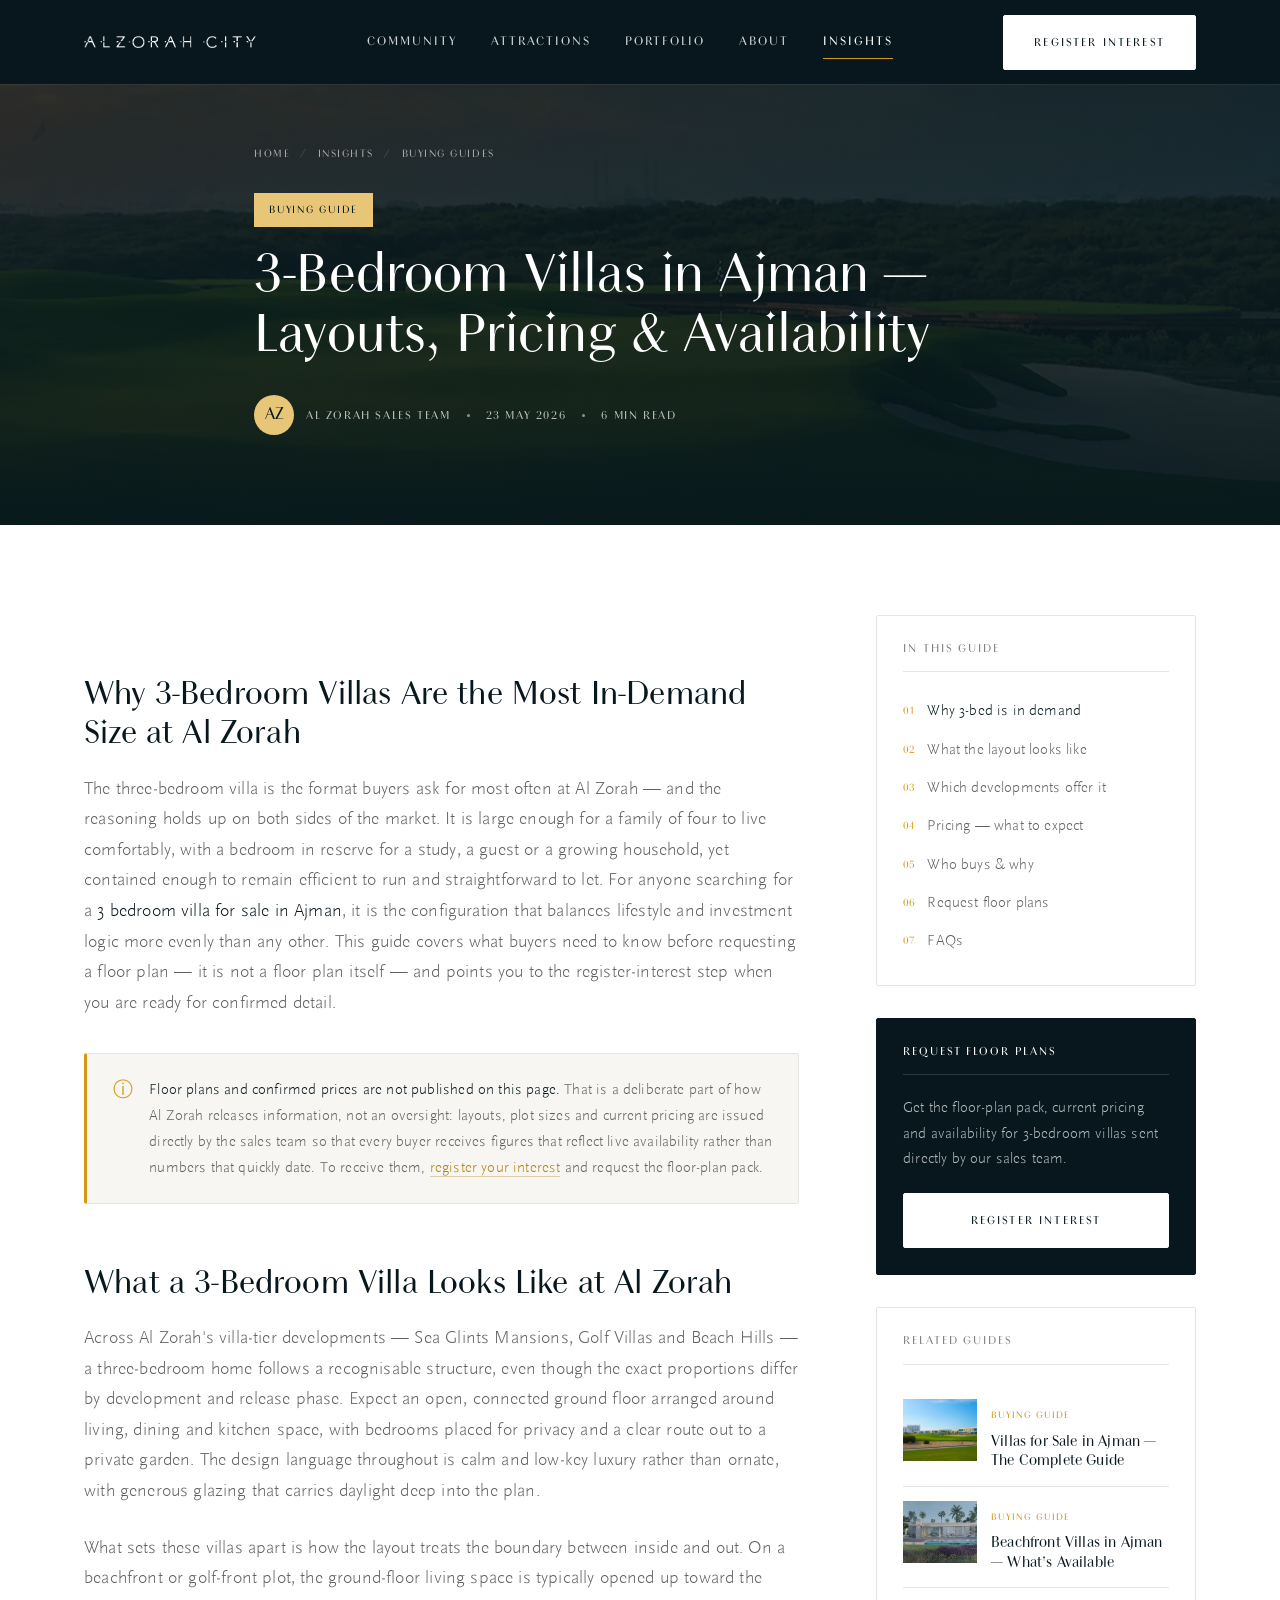
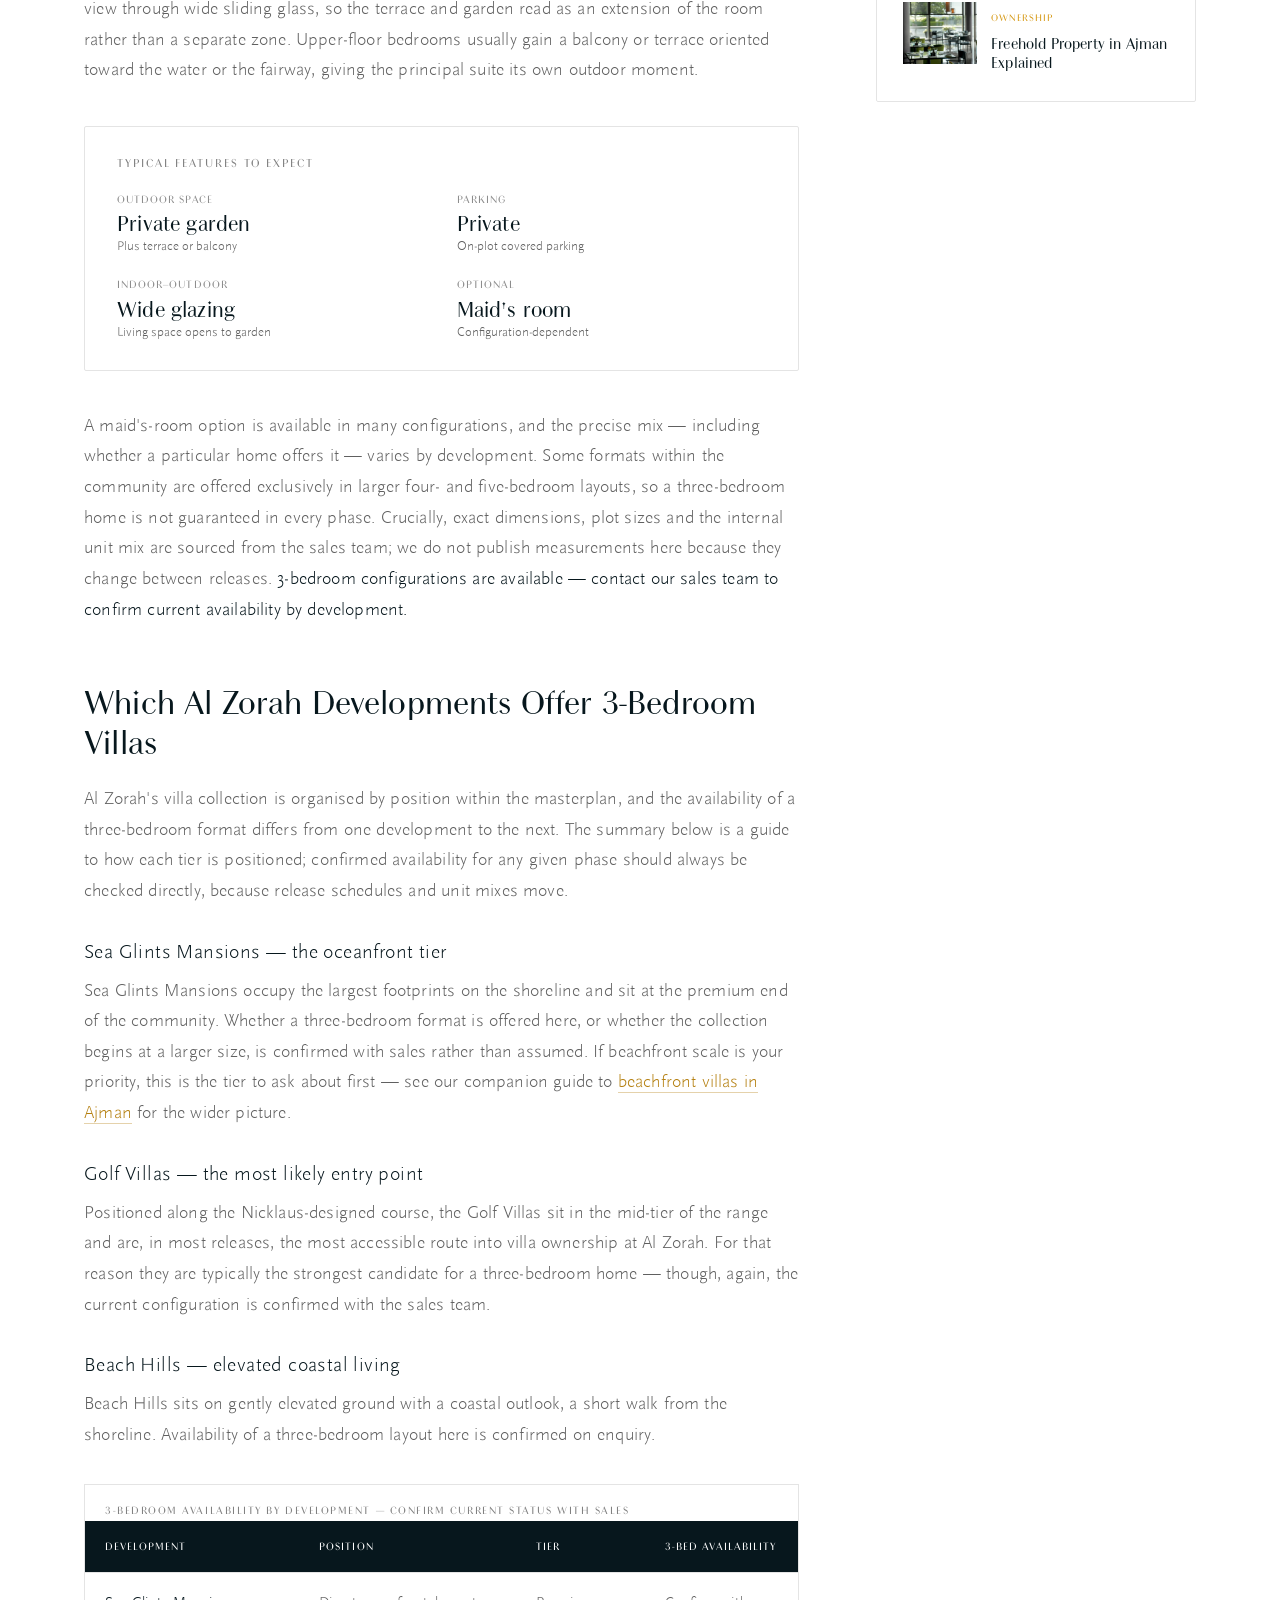
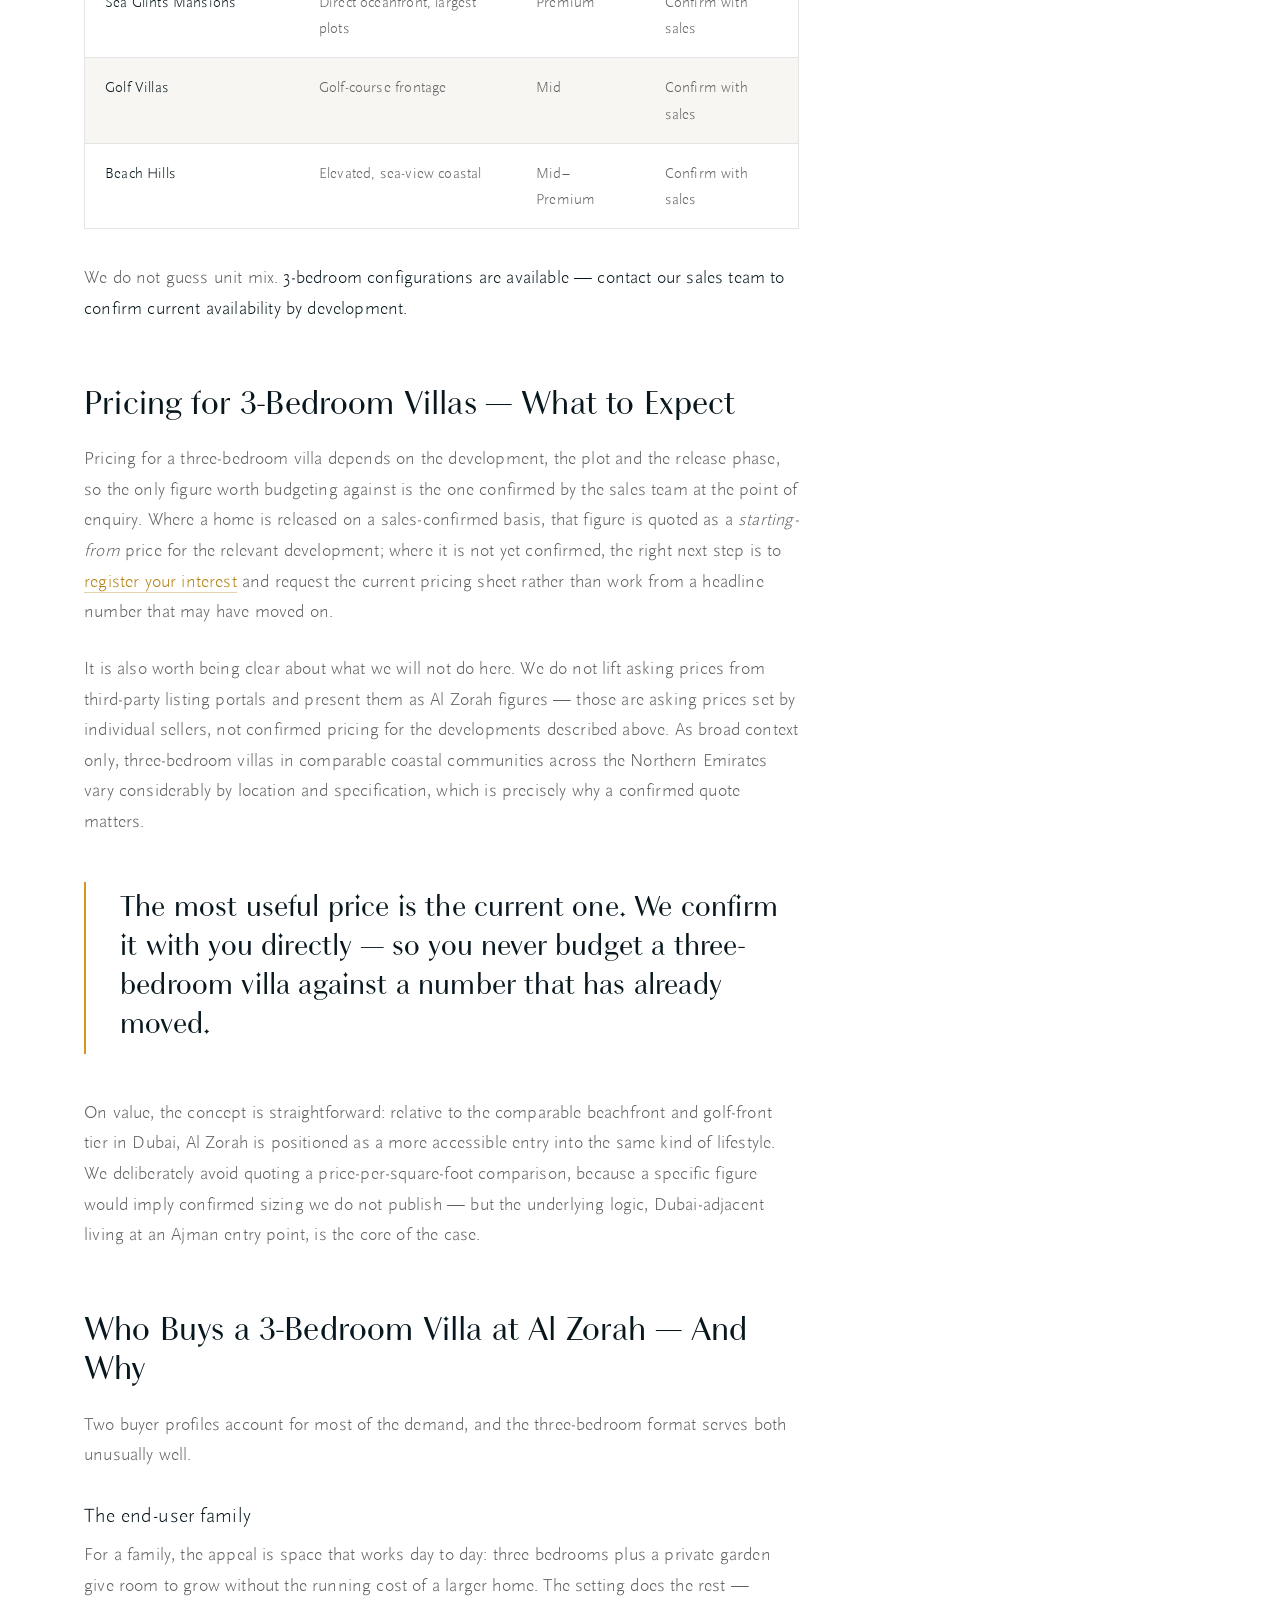
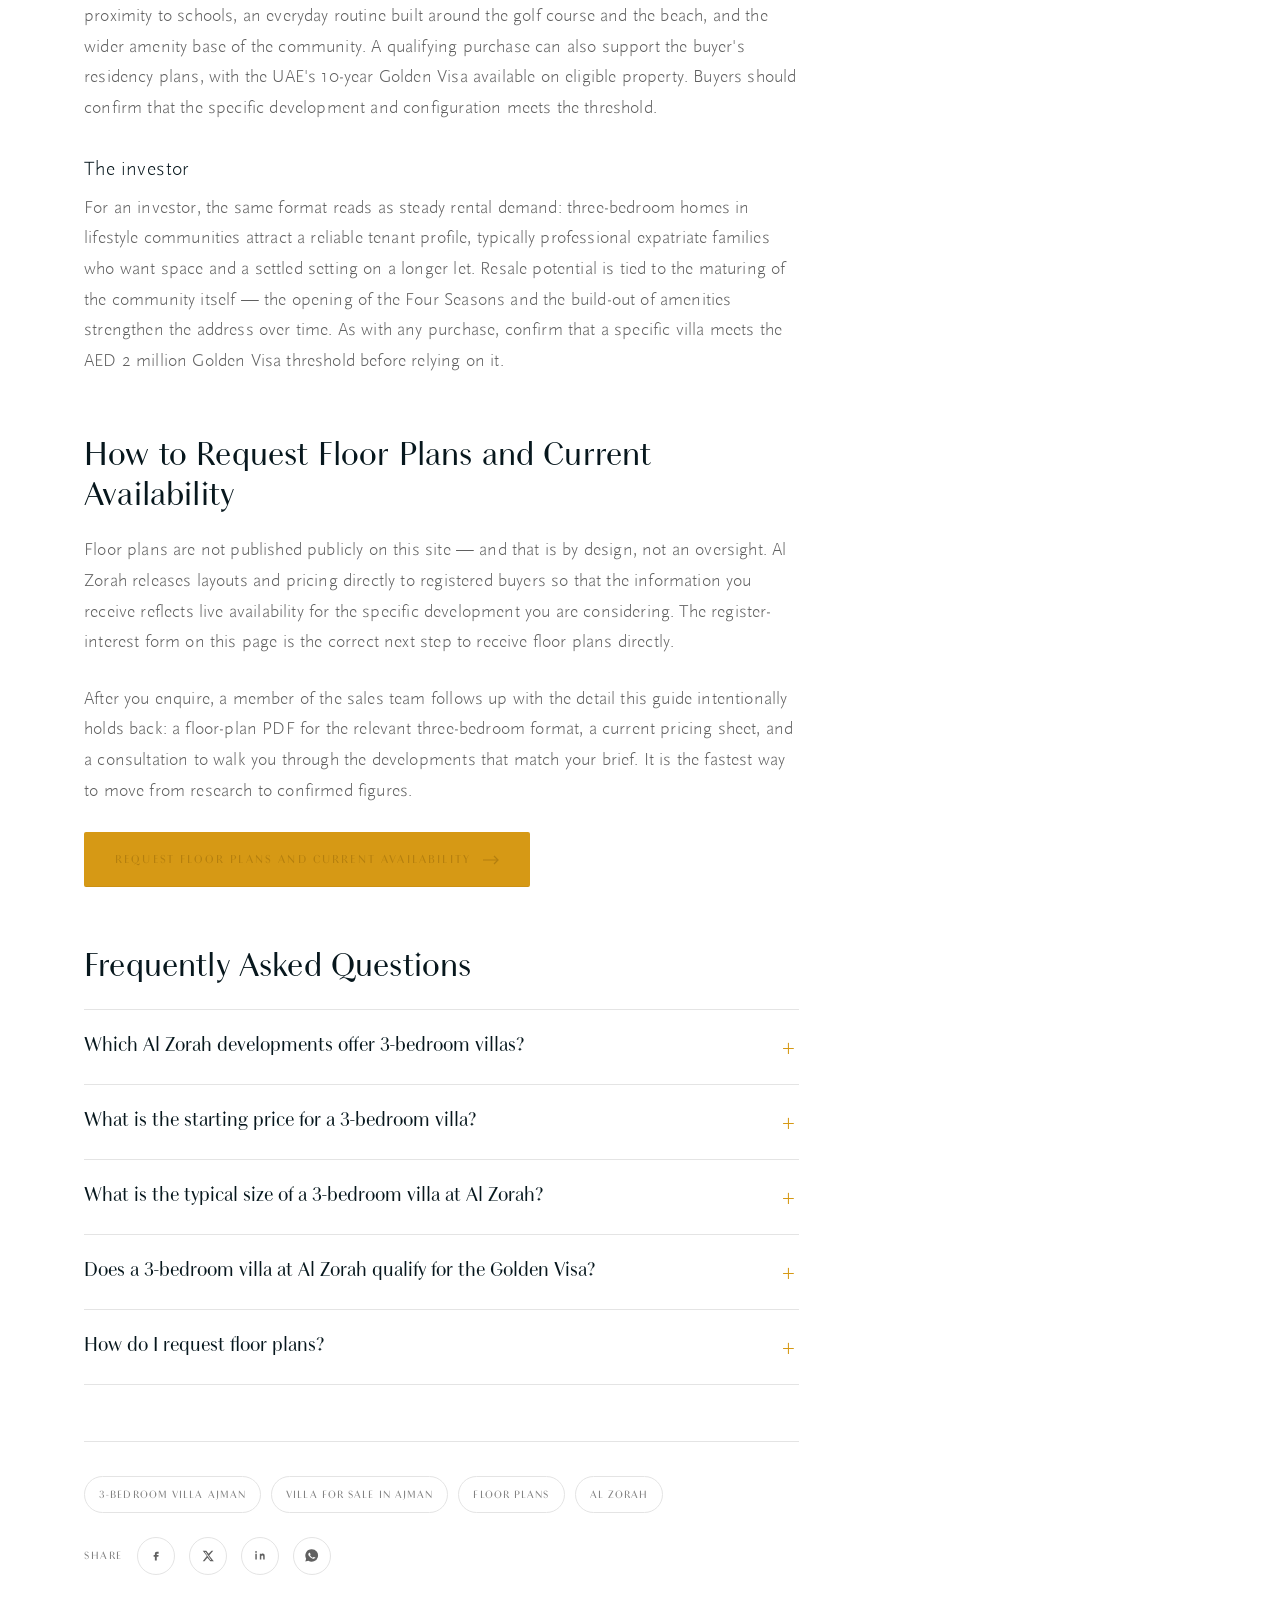
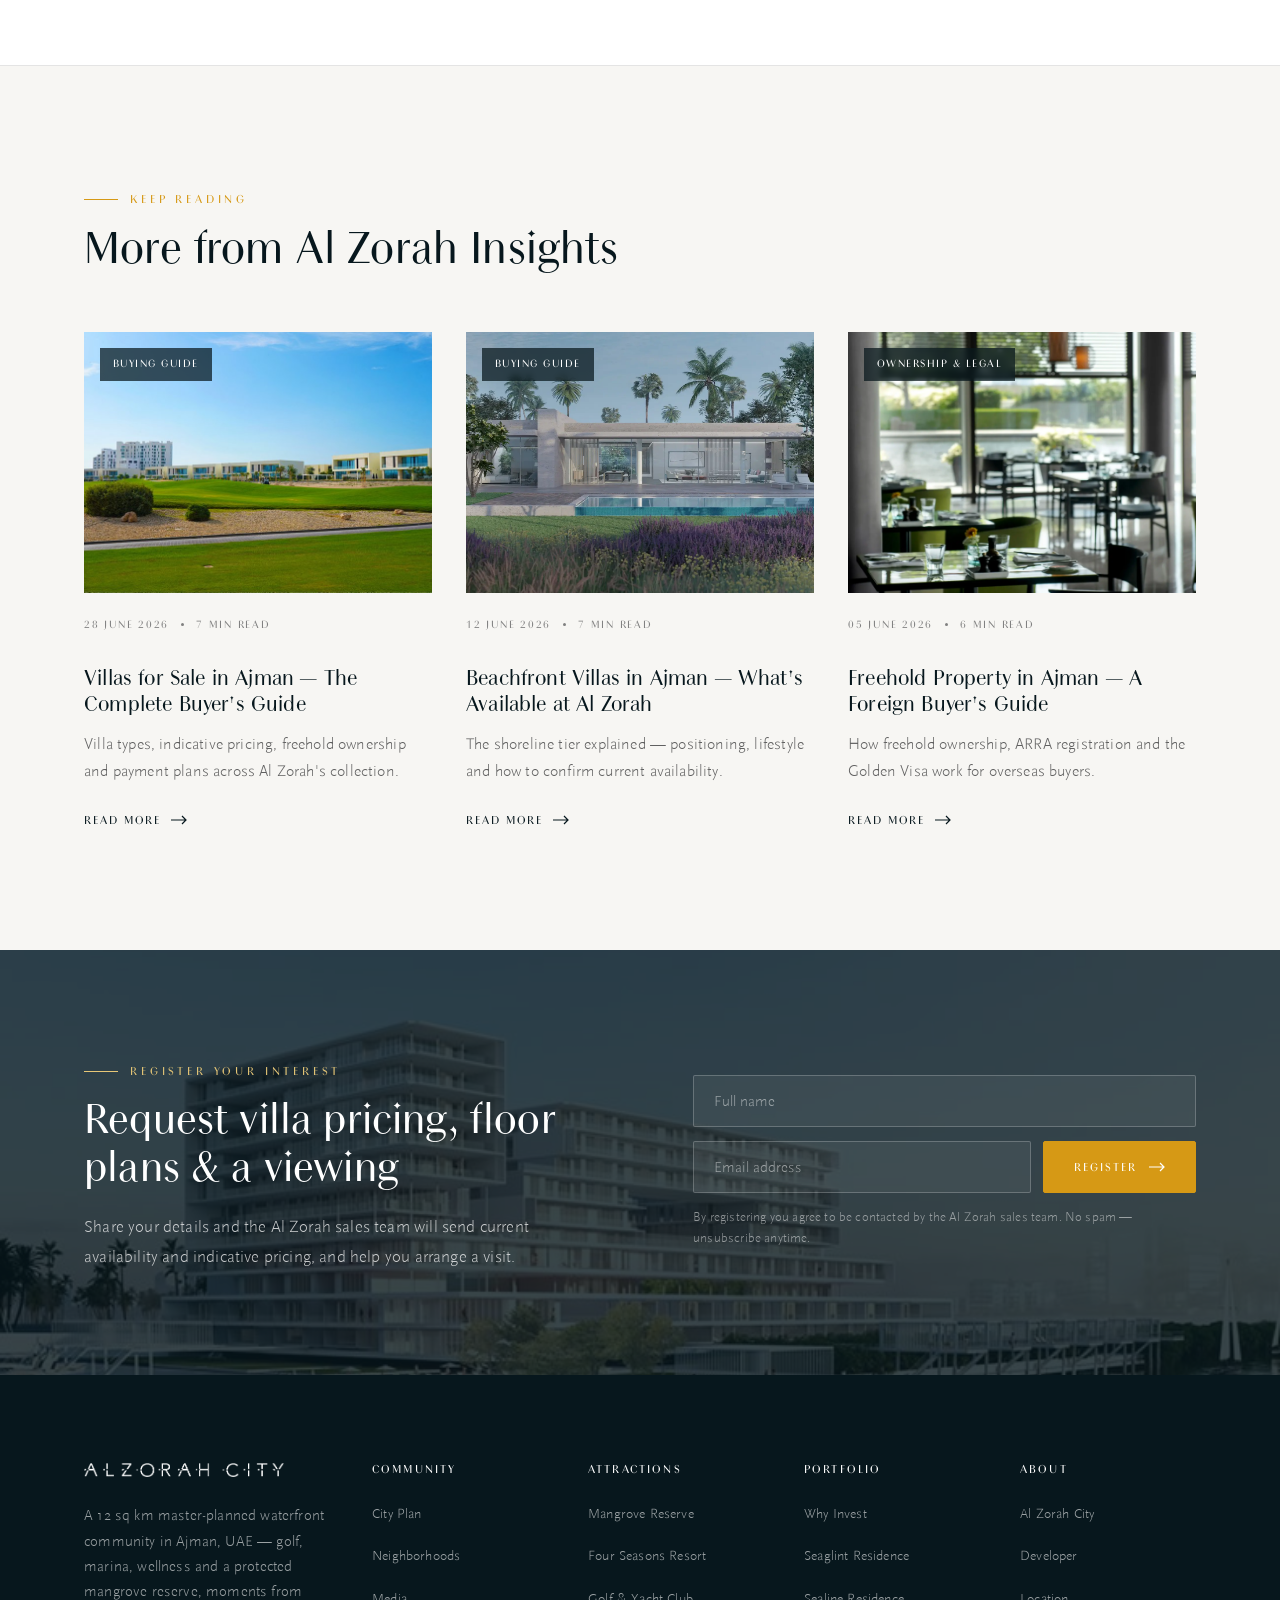
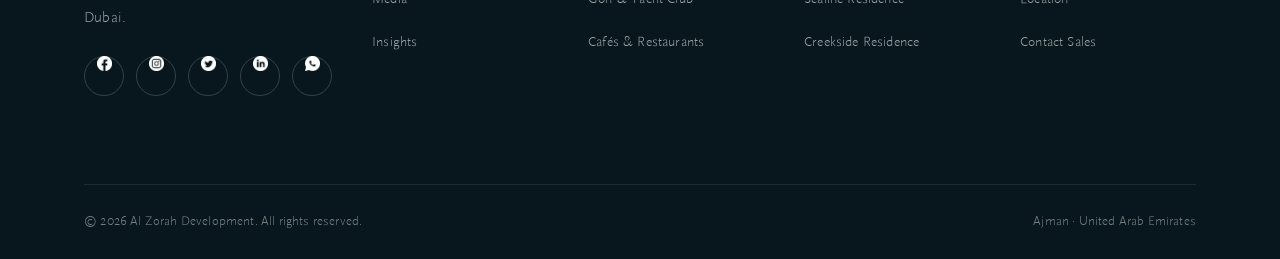
==== blog-3-bedroom-villas.html @ 74f7f05b "Add Al Zorah blog: listing page + 9 article pages Static, framework-free blog matched to the alzorah" ====
<!DOCTYPE html>
<html lang="en">
<head>
<meta charset="UTF-8">
<meta name="viewport" content="width=device-width, initial-scale=1.0">
<title>3-Bedroom Villas in Ajman — Layouts, Pricing &amp; Availability | Al Zorah</title>
<meta name="description" content="A practical guide to 3-bedroom villas in Ajman at Al Zorah: what the layout typically includes, which developments offer them, what to expect on pricing, and how to request floor plans.">
<link rel="preconnect" href="https://alzorahcity.com">
<link rel="icon" href="assets/img/logo-2.png">
<link rel="stylesheet" href="assets/css/blog.css">
<script>document.documentElement.classList.add("js")</script>
</head>
<body>

<!-- ============================ HEADER ============================ -->
<header class="site-header always-solid">
  <div class="wrap header-inner">
    <a class="brand" href="https://alzorahcity.com" aria-label="Al Zorah City">
      <img src="assets/img/logo.png" alt="Al Zorah">
    </a>
    <nav class="main-nav" aria-label="Primary">
      <a href="https://alzorahcity.com/community">Community</a>
      <a href="https://alzorahcity.com/golf-club">Attractions</a>
      <a href="https://alzorahcity.com/invest">Portfolio</a>
      <a href="https://alzorahcity.com/about-us">About</a>
      <a href="blog.html" aria-current="page">Insights</a>
    </nav>
    <div class="header-cta">
      <a href="#register" class="btn btn--on-dark">Register Interest</a>
      <button class="nav-toggle" aria-label="Menu" aria-expanded="false"><span></span><span></span><span></span></button>
    </div>
  </div>
</header>

<!-- ============================ ARTICLE HERO ============================ -->
<section class="article-hero">
  <img class="article-hero__bg" src="assets/img/golf-villas.webp" alt="Three-bedroom golf-front villas at Al Zorah, Ajman">
  <div class="wrap">
    <nav class="breadcrumb" aria-label="Breadcrumb">
      <a href="https://alzorahcity.com">Home</a><span class="sep">/</span>
      <a href="blog.html">Insights</a><span class="sep">/</span>
      <a href="blog.html">Buying Guides</a>
    </nav>
    <span class="tag-pill">Buying Guide</span>
    <h1>3-Bedroom Villas in Ajman — Layouts, Pricing &amp; Availability</h1>
    <div class="article-meta">
      <div class="author-chip">
        <span class="avatar">AZ</span>
        <span>Al Zorah Sales Team</span>
      </div>
      <span class="dot"></span>
      <span>23 May 2026</span>
      <span class="dot"></span>
      <span>6 min read</span>
    </div>
  </div>
</section>

<!-- ============================ ARTICLE BODY ============================ -->
<div class="wrap">
  <div class="article-layout">

    <!-- MAIN -->
    <article class="prose">

      <!-- Intro -->
      <section id="threebed-intro">
        <h2>Why 3-Bedroom Villas Are the Most In-Demand Size at Al Zorah</h2>
        <p>The three-bedroom villa is the format buyers ask for most often at Al Zorah — and the reasoning holds up on both sides of the market. It is large enough for a family of four to live comfortably, with a bedroom in reserve for a study, a guest or a growing household, yet contained enough to remain efficient to run and straightforward to let. For anyone searching for a <strong>3 bedroom villa for sale in Ajman</strong>, it is the configuration that balances lifestyle and investment logic more evenly than any other. This guide covers what buyers need to know before requesting a floor plan — it is not a floor plan itself — and points you to the register-interest step when you are ready for confirmed detail.</p>

        <div class="note">
          <span class="note__icon">&#9432;</span>
          <p><strong>Floor plans and confirmed prices are not published on this page.</strong> That is a deliberate part of how Al Zorah releases information, not an oversight: layouts, plot sizes and current pricing are issued directly by the sales team so that every buyer receives figures that reflect live availability rather than numbers that quickly date. To receive them, <a href="#register">register your interest</a> and request the floor-plan pack.</p>
        </div>
      </section>

      <!-- What it looks like -->
      <section>
        <h2 id="what-it-looks-like">What a 3-Bedroom Villa Looks Like at Al Zorah</h2>
        <p>Across Al Zorah's villa-tier developments — Sea Glints Mansions, Golf Villas and Beach Hills — a three-bedroom home follows a recognisable structure, even though the exact proportions differ by development and release phase. Expect an open, connected ground floor arranged around living, dining and kitchen space, with bedrooms placed for privacy and a clear route out to a private garden. The design language throughout is calm and low-key luxury rather than ornate, with generous glazing that carries daylight deep into the plan.</p>

        <p>What sets these villas apart is how the layout treats the boundary between inside and out. On a beachfront or golf-front plot, the ground-floor living space is typically opened up toward the view through wide sliding glass, so the terrace and garden read as an extension of the room rather than a separate zone. Upper-floor bedrooms usually gain a balcony or terrace oriented toward the water or the fairway, giving the principal suite its own outdoor moment.</p>

        <div class="keyfacts">
          <h4>Typical features to expect</h4>
          <dl>
            <div><dt>Outdoor space</dt><dd>Private garden<small>Plus terrace or balcony</small></dd></div>
            <div><dt>Parking</dt><dd>Private<small>On-plot covered parking</small></dd></div>
            <div><dt>Indoor–outdoor</dt><dd>Wide glazing<small>Living space opens to garden</small></dd></div>
            <div><dt>Optional</dt><dd>Maid's room<small>Configuration-dependent</small></dd></div>
          </dl>
        </div>

        <p>A maid's-room option is available in many configurations, and the precise mix — including whether a particular home offers it — varies by development. Some formats within the community are offered exclusively in larger four- and five-bedroom layouts, so a three-bedroom home is not guaranteed in every phase. Crucially, exact dimensions, plot sizes and the internal unit mix are sourced from the sales team; we do not publish measurements here because they change between releases. <strong>3-bedroom configurations are available — contact our sales team to confirm current availability by development.</strong></p>
      </section>

      <!-- Which developments -->
      <section>
        <h2 id="which-developments">Which Al Zorah Developments Offer 3-Bedroom Villas</h2>
        <p>Al Zorah's villa collection is organised by position within the masterplan, and the availability of a three-bedroom format differs from one development to the next. The summary below is a guide to how each tier is positioned; confirmed availability for any given phase should always be checked directly, because release schedules and unit mixes move.</p>

        <h3>Sea Glints Mansions — the oceanfront tier</h3>
        <p>Sea Glints Mansions occupy the largest footprints on the shoreline and sit at the premium end of the community. Whether a three-bedroom format is offered here, or whether the collection begins at a larger size, is confirmed with sales rather than assumed. If beachfront scale is your priority, this is the tier to ask about first — see our companion guide to <a href="blog-beachfront-villas.html">beachfront villas in Ajman</a> for the wider picture.</p>

        <h3>Golf Villas — the most likely entry point</h3>
        <p>Positioned along the Nicklaus-designed course, the Golf Villas sit in the mid-tier of the range and are, in most releases, the most accessible route into villa ownership at Al Zorah. For that reason they are typically the strongest candidate for a three-bedroom home — though, again, the current configuration is confirmed with the sales team.</p>

        <h3>Beach Hills — elevated coastal living</h3>
        <p>Beach Hills sits on gently elevated ground with a coastal outlook, a short walk from the shoreline. Availability of a three-bedroom layout here is confirmed on enquiry.</p>

        <div class="table-wrap">
          <table class="compare-table">
            <caption>3-bedroom availability by development — confirm current status with sales</caption>
            <thead>
              <tr><th>Development</th><th>Position</th><th>Tier</th><th>3-bed availability</th></tr>
            </thead>
            <tbody>
              <tr><th>Sea Glints Mansions</th><td>Direct oceanfront, largest plots</td><td>Premium</td><td>Confirm with sales</td></tr>
              <tr><th>Golf Villas</th><td>Golf-course frontage</td><td>Mid</td><td>Confirm with sales</td></tr>
              <tr><th>Beach Hills</th><td>Elevated, sea-view coastal</td><td>Mid–Premium</td><td>Confirm with sales</td></tr>
            </tbody>
          </table>
        </div>
        <p>We do not guess unit mix. <strong>3-bedroom configurations are available — contact our sales team to confirm current availability by development.</strong></p>
      </section>

      <!-- Pricing -->
      <section>
        <h2 id="pricing">Pricing for 3-Bedroom Villas — What to Expect</h2>
        <p>Pricing for a three-bedroom villa depends on the development, the plot and the release phase, so the only figure worth budgeting against is the one confirmed by the sales team at the point of enquiry. Where a home is released on a sales-confirmed basis, that figure is quoted as a <em>starting-from</em> price for the relevant development; where it is not yet confirmed, the right next step is to <a href="#register">register your interest</a> and request the current pricing sheet rather than work from a headline number that may have moved on.</p>

        <p>It is also worth being clear about what we will not do here. We do not lift asking prices from third-party listing portals and present them as Al Zorah figures — those are asking prices set by individual sellers, not confirmed pricing for the developments described above. As broad context only, three-bedroom villas in comparable coastal communities across the Northern Emirates vary considerably by location and specification, which is precisely why a confirmed quote matters.</p>

        <blockquote class="pullquote">The most useful price is the current one. We confirm it with you directly — so you never budget a three-bedroom villa against a number that has already moved.</blockquote>

        <p>On value, the concept is straightforward: relative to the comparable beachfront and golf-front tier in Dubai, Al Zorah is positioned as a more accessible entry into the same kind of lifestyle. We deliberately avoid quoting a price-per-square-foot comparison, because a specific figure would imply confirmed sizing we do not publish — but the underlying logic, Dubai-adjacent living at an Ajman entry point, is the core of the case.</p>
      </section>

      <!-- Who buys -->
      <section>
        <h2 id="who-buys">Who Buys a 3-Bedroom Villa at Al Zorah — And Why</h2>
        <p>Two buyer profiles account for most of the demand, and the three-bedroom format serves both unusually well.</p>

        <h3>The end-user family</h3>
        <p>For a family, the appeal is space that works day to day: three bedrooms plus a private garden give room to grow without the running cost of a larger home. The setting does the rest — proximity to schools, an everyday routine built around the golf course and the beach, and the wider amenity base of the community. A qualifying purchase can also support the buyer's residency plans, with the UAE's 10-year Golden Visa available on eligible property. Buyers should confirm that the specific development and configuration meets the threshold.</p>

        <h3>The investor</h3>
        <p>For an investor, the same format reads as steady rental demand: three-bedroom homes in lifestyle communities attract a reliable tenant profile, typically professional expatriate families who want space and a settled setting on a longer let. Resale potential is tied to the maturing of the community itself — the opening of the Four Seasons and the build-out of amenities strengthen the address over time. As with any purchase, confirm that a specific villa meets the AED 2 million Golden Visa threshold before relying on it.</p>
      </section>

      <!-- Request floor plans -->
      <section>
        <h2 id="request-floor-plans">How to Request Floor Plans and Current Availability</h2>
        <p>Floor plans are not published publicly on this site — and that is by design, not an oversight. Al Zorah releases layouts and pricing directly to registered buyers so that the information you receive reflects live availability for the specific development you are considering. The register-interest form on this page is the correct next step to receive floor plans directly.</p>
        <p>After you enquire, a member of the sales team follows up with the detail this guide intentionally holds back: a floor-plan PDF for the relevant three-bedroom format, a current pricing sheet, and a consultation to walk you through the developments that match your brief. It is the fastest way to move from research to confirmed figures.</p>
        <p><a class="btn btn--gold" href="#register">Request floor plans and current availability
          <svg class="arrow" width="16" height="10" viewBox="0 0 16 10" fill="none"><path d="M11 1l4 4-4 4M15 5H0" stroke="currentColor" stroke-width="1.2"/></svg>
        </a></p>
      </section>

      <!-- FAQ -->
      <section>
        <h2 id="faq">Frequently Asked Questions</h2>
        <div class="faq">
          <div class="faq-item">
            <button aria-expanded="false">Which Al Zorah developments offer 3-bedroom villas?</button>
            <div class="faq-answer"><p>Three-bedroom configurations are found across the villa-tier developments — Sea Glints Mansions, Golf Villas and Beach Hills — with the Golf Villas typically the most likely entry point. Availability changes by release phase, so contact our sales team to confirm current availability by development.</p></div>
          </div>
          <div class="faq-item">
            <button aria-expanded="false">What is the starting price for a 3-bedroom villa?</button>
            <div class="faq-answer"><p>Pricing is released on a starting-from basis and confirmed by the sales team per development and phase. We don't publish a headline number here because it dates quickly and would not reflect live availability. Register your interest above to receive the current pricing sheet.</p></div>
          </div>
          <div class="faq-item">
            <button aria-expanded="false">What is the typical size of a 3-bedroom villa at Al Zorah?</button>
            <div class="faq-answer"><p>Exact dimensions, plot sizes and internal areas vary by development and release, and are sourced directly from the sales team rather than published on this page. Request the floor-plan pack and we'll confirm the measurements for the relevant format.</p></div>
          </div>
          <div class="faq-item">
            <button aria-expanded="false">Does a 3-bedroom villa at Al Zorah qualify for the Golden Visa?</button>
            <div class="faq-answer"><p>A qualifying property purchase at or above AED 2 million makes the buyer eligible for the UAE's 10-year Golden Visa. Whether a specific three-bedroom villa reaches that threshold depends on the development and configuration, so confirm the details with the sales team before relying on it.</p></div>
          </div>
          <div class="faq-item">
            <button aria-expanded="false">How do I request floor plans?</button>
            <div class="faq-answer"><p>Use the register-interest form on this page. Floor plans are shared directly with registered buyers, and after you enquire the sales team will send a floor-plan PDF, a current pricing sheet and a consultation for the developments that match your brief.</p></div>
          </div>
        </div>
      </section>

      <!-- Article foot -->
      <div class="article-foot">
        <div class="tag-list">
          <a href="#">3-Bedroom Villa Ajman</a>
          <a href="#">Villa for Sale in Ajman</a>
          <a href="#">Floor Plans</a>
          <a href="#">Al Zorah</a>
        </div>
        <div class="share">
          <span>Share</span>
          <a href="#" aria-label="Share on Facebook"><svg width="15" height="15" viewBox="0 0 24 24" fill="currentColor"><path d="M14 9h3V6h-3c-1.7 0-3 1.3-3 3v2H9v3h2v6h3v-6h2.5l.5-3H14V9.5c0-.3.2-.5.5-.5H14z"/></svg></a>
          <a href="#" aria-label="Share on X"><svg width="14" height="14" viewBox="0 0 24 24" fill="currentColor"><path d="M18 3h3l-7 8 8 10h-6l-5-6-5 6H3l7-9L3 3h6l4 5 5-5zm-2 16h1.5L8 5H6.5L16 19z"/></svg></a>
          <a href="#" aria-label="Share on LinkedIn"><svg width="14" height="14" viewBox="0 0 24 24" fill="currentColor"><path d="M6.5 8v10H4V8h2.5zM5.2 3.5a1.5 1.5 0 110 3 1.5 1.5 0 010-3zM20 18h-2.5v-5c0-1.3-.5-2-1.6-2-.9 0-1.4.6-1.6 1.2-.1.2-.1.5-.1.8V18H11.7V8H14v1.4c.4-.6 1.1-1.5 2.7-1.5 2 0 3.3 1.3 3.3 4V18z"/></svg></a>
          <a href="#" aria-label="Share on WhatsApp"><svg width="15" height="15" viewBox="0 0 24 24" fill="currentColor"><path d="M12 2a10 10 0 00-8.6 15l-1.3 4.6 4.8-1.3A10 10 0 1012 2zm5.3 14c-.2.6-1.2 1.2-1.7 1.2-.5.1-1 .2-3.2-.7-2.7-1.1-4.4-3.9-4.5-4-.1-.2-1-1.4-1-2.6s.6-1.8.9-2.1c.2-.2.5-.3.7-.3h.5c.2 0 .4 0 .6.5l.8 2c.1.2.1.3 0 .5l-.4.6c-.2.2-.3.4-.1.7.2.3.8 1.3 1.7 2.1 1.2 1 2.1 1.3 2.4 1.5.2.1.4.1.6-.1l.7-.9c.2-.2.4-.2.6-.1l1.9.9c.2.1.4.2.4.3.1.2.1.6-.1 1.1z"/></svg></a>
        </div>
      </div>

    </article>

    <!-- SIDEBAR -->
    <aside class="sidebar">
      <div class="widget toc">
        <h4>In This Guide</h4>
        <ol>
          <li><a href="#threebed-intro">Why 3-bed is in demand</a></li>
          <li><a href="#what-it-looks-like">What the layout looks like</a></li>
          <li><a href="#which-developments">Which developments offer it</a></li>
          <li><a href="#pricing">Pricing — what to expect</a></li>
          <li><a href="#who-buys">Who buys &amp; why</a></li>
          <li><a href="#request-floor-plans">Request floor plans</a></li>
          <li><a href="#faq">FAQs</a></li>
        </ol>
      </div>

      <div class="widget widget--cta">
        <h4>Request Floor Plans</h4>
        <p>Get the floor-plan pack, current pricing and availability for 3-bedroom villas sent directly by our sales team.</p>
        <a class="btn btn--on-dark btn--wide" href="#register">Register Interest</a>
      </div>

      <div class="widget">
        <h4>Related Guides</h4>
        <div class="mini-post">
          <img src="assets/img/villas.jpg" alt="">
          <div>
            <span class="mp-tag">Buying Guide</span>
            <h5><a href="blog-villas.html">Villas for Sale in Ajman — The Complete Guide</a></h5>
          </div>
        </div>
        <div class="mini-post">
          <img src="assets/img/beachfront.webp" alt="">
          <div>
            <span class="mp-tag">Buying Guide</span>
            <h5><a href="blog-beachfront-villas.html">Beachfront Villas in Ajman — What's Available</a></h5>
          </div>
        </div>
        <div class="mini-post">
          <img src="assets/img/freehold.webp" alt="">
          <div>
            <span class="mp-tag">Ownership</span>
            <h5><a href="blog-freehold.html">Freehold Property in Ajman Explained</a></h5>
          </div>
        </div>
      </div>
    </aside>

  </div>
</div>

<!-- ============================ RELATED ============================ -->
<section class="section section--soft related">
  <div class="wrap">
    <div class="section-head" data-reveal>
      <span class="eyebrow">Keep Reading</span>
      <h2>More from Al Zorah Insights</h2>
    </div>
    <div class="card-grid">
      <article class="card" data-reveal>
        <a class="card__media" href="blog-villas.html"><span class="card__tag">Buying Guide</span>
          <img src="assets/img/villas.jpg" alt="Villas at Al Zorah"></a>
        <div class="post-meta"><span>28 June 2026</span><span class="dot"></span><span>7 min read</span></div>
        <h3><a href="blog-villas.html">Villas for Sale in Ajman — The Complete Buyer's Guide</a></h3>
        <p>Villa types, indicative pricing, freehold ownership and payment plans across Al Zorah's collection.</p>
        <div class="card__foot"><a class="textlink" href="blog-villas.html">Read more
          <svg class="arrow" width="16" height="10" viewBox="0 0 16 10" fill="none"><path d="M11 1l4 4-4 4M15 5H0" stroke="currentColor" stroke-width="1.2"/></svg></a></div>
      </article>
      <article class="card" data-reveal>
        <a class="card__media" href="blog-beachfront-villas.html"><span class="card__tag">Buying Guide</span>
          <img src="assets/img/beachfront.webp" alt="Beachfront villas at Al Zorah"></a>
        <div class="post-meta"><span>12 June 2026</span><span class="dot"></span><span>7 min read</span></div>
        <h3><a href="blog-beachfront-villas.html">Beachfront Villas in Ajman — What's Available at Al Zorah</a></h3>
        <p>The shoreline tier explained — positioning, lifestyle and how to confirm current availability.</p>
        <div class="card__foot"><a class="textlink" href="blog-beachfront-villas.html">Read more
          <svg class="arrow" width="16" height="10" viewBox="0 0 16 10" fill="none"><path d="M11 1l4 4-4 4M15 5H0" stroke="currentColor" stroke-width="1.2"/></svg></a></div>
      </article>
      <article class="card" data-reveal>
        <a class="card__media" href="blog-freehold.html"><span class="card__tag">Ownership &amp; Legal</span>
          <img src="assets/img/freehold.webp" alt="Freehold property in Ajman"></a>
        <div class="post-meta"><span>05 June 2026</span><span class="dot"></span><span>6 min read</span></div>
        <h3><a href="blog-freehold.html">Freehold Property in Ajman — A Foreign Buyer's Guide</a></h3>
        <p>How freehold ownership, ARRA registration and the Golden Visa work for overseas buyers.</p>
        <div class="card__foot"><a class="textlink" href="blog-freehold.html">Read more
          <svg class="arrow" width="16" height="10" viewBox="0 0 16 10" fill="none"><path d="M11 1l4 4-4 4M15 5H0" stroke="currentColor" stroke-width="1.2"/></svg></a></div>
      </article>
    </div>
  </div>
</section>

<!-- ============================ CTA BAND ============================ -->
<section class="cta-band" id="register">
  <img class="cta-band__bg" src="assets/img/gateway.jpg" alt="">
  <div class="wrap">
    <div data-reveal>
      <span class="eyebrow">Register Your Interest</span>
      <h2>Request villa pricing, floor plans &amp; a viewing</h2>
      <p>Share your details and the Al Zorah sales team will send current availability and indicative pricing, and help you arrange a visit.</p>
    </div>
    <form class="signup" data-reveal onsubmit="return false;" aria-label="Register interest">
      <div class="field-row">
        <input type="text" name="name" placeholder="Full name" aria-label="Full name" required>
      </div>
      <div class="field-row">
        <input type="email" name="email" placeholder="Email address" aria-label="Email address" required>
        <button type="submit" class="btn btn--gold">Register
          <svg class="arrow" width="16" height="10" viewBox="0 0 16 10" fill="none"><path d="M11 1l4 4-4 4M15 5H0" stroke="currentColor" stroke-width="1.2"/></svg>
        </button>
      </div>
      <small>By registering you agree to be contacted by the Al Zorah sales team. No spam — unsubscribe anytime.</small>
    </form>
  </div>
</section>

<!-- ============================ FOOTER ============================ -->
<footer class="site-footer">
  <div class="wrap">
    <div class="footer-top">
      <div class="footer-brand">
        <img src="assets/img/logo.png" alt="Al Zorah">
        <p>A 12 sq km master-planned waterfront community in Ajman, UAE — golf, marina, wellness and a protected mangrove reserve, moments from Dubai.</p>
        <div class="footer-social">
          <a href="https://www.facebook.com/AlZorah" aria-label="Facebook"><img src="assets/img/social/facebook.png" alt=""></a>
          <a href="https://www.instagram.com/alzorah/" aria-label="Instagram"><img src="assets/img/social/instagram.png" alt=""></a>
          <a href="https://twitter.com/AlZorahUAE" aria-label="X"><img src="assets/img/social/twitter.png" alt=""></a>
          <a href="#" aria-label="LinkedIn"><img src="assets/img/social/linkedin-1.png" alt=""></a>
          <a href="#" aria-label="WhatsApp"><img src="assets/img/social/whatsapp.png" alt=""></a>
        </div>
      </div>
      <div class="footer-col">
        <h5>Community</h5>
        <ul>
          <li><a href="https://alzorahcity.com/city-plan">City Plan</a></li>
          <li><a href="https://alzorahcity.com/community">Neighborhoods</a></li>
          <li><a href="https://alzorahcity.com/media">Media</a></li>
          <li><a href="blog.html">Insights</a></li>
        </ul>
      </div>
      <div class="footer-col">
        <h5>Attractions</h5>
        <ul>
          <li><a href="https://alzorahcity.com/mangrove-natural-reserve">Mangrove Reserve</a></li>
          <li><a href="https://alzorahcity.com/hotels">Four Seasons Resort</a></li>
          <li><a href="https://alzorahcity.com/golf-club">Golf &amp; Yacht Club</a></li>
          <li><a href="https://alzorahcity.com/restaurant">Cafés &amp; Restaurants</a></li>
        </ul>
      </div>
      <div class="footer-col">
        <h5>Portfolio</h5>
        <ul>
          <li><a href="https://alzorahcity.com/invest">Why Invest</a></li>
          <li><a href="https://alzorahcity.com/seaglint">Seaglint Residence</a></li>
          <li><a href="https://alzorahcity.com/sealine-residence">Sealine Residence</a></li>
          <li><a href="https://alzorahcity.com/creekside_residence">Creekside Residence</a></li>
        </ul>
      </div>
      <div class="footer-col">
        <h5>About</h5>
        <ul>
          <li><a href="https://alzorahcity.com/about-us">Al Zorah City</a></li>
          <li><a href="https://alzorahcity.com/developer">Developer</a></li>
          <li><a href="https://alzorahcity.com/location">Location</a></li>
          <li><a href="#register">Contact Sales</a></li>
        </ul>
      </div>
    </div>
    <div class="footer-bottom">
      <span>© <span data-year>2026</span> Al Zorah Development. All rights reserved.</span>
      <span>Ajman · United Arab Emirates</span>
    </div>
  </div>
</footer>

<script src="assets/js/blog.js"></script>
</body>
</html>
---- assets/css/blog.css ----
/* =====================================================================
   AL ZORAH — Blog / Insights stylesheet
   Design system derived from alzorahcity.com
   Fonts:  Monotype-Regular (display)  ·  ScalaSans-Light (body)
           ChongModern (eyebrows / labels)
   Palette: deep-ink #07171D chrome, white content, subtle gold #D69915
   ===================================================================== */

/* ----------  Brand fonts  ---------- */
@font-face {
    font-family: 'Monotype-Regular';
    src: url(../fonts/Monotype-Regular.otf) format('opentype');
    font-display: swap;
}
@font-face {
    font-family: 'ScalaSans';
    src: url(../fonts/ScalaSans-Light.ttf) format('truetype');
    font-display: swap;
}
@font-face {
    font-family: 'ChongModern';
    src: url(../fonts/ChongModernW01.ttf) format('truetype');
    font-display: swap;
}

/* ----------  Design tokens  ---------- */
:root {
    --ink:        #07171D;   /* primary text / dark chrome            */
    --ink-2:      #212531;   /* secondary dark surface                */
    --ink-3:      #2f3441;   /* dark gradient partner                 */
    --gray:       #606060;   /* body copy on light                    */
    --gray-2:     #808080;   /* muted labels                          */
    --gray-3:     #8c8c8c;   /* faint meta                            */
    --line:       #e4e4e4;   /* hairline borders                      */
    --line-soft:  #f1f1f1;
    --bg:         #ffffff;
    --bg-soft:    #f7f6f3;   /* warm off-white section band           */
    --bg-ink-soft:#0c2029;   /* slightly lifted ink for footer cols   */
    --gold:       #d69915;   /* accent — used sparingly               */
    --gold-deep:  #b47f0f;

    --font-display: 'Monotype-Regular', 'Cormorant Garamond', Georgia, serif;
    --font-body:    'ScalaSans', 'Segoe UI', Roboto, Helvetica, Arial, sans-serif;
    --font-label:   'ChongModern', 'ScalaSans', Arial, sans-serif;

    --maxw: 1240px;
    --gutter: clamp(20px, 5vw, 64px);
    --header-h: 84px;
    --radius: 2px;
    --shadow: 0 24px 60px -30px rgba(7, 23, 29, 0.35);
    --ease: cubic-bezier(0.22, 0.61, 0.36, 1);
}

/* ----------  Reset  ---------- */
*, *::before, *::after { box-sizing: border-box; }
html { scroll-behavior: smooth; -webkit-text-size-adjust: 100%; }
body {
    margin: 0;
    background: var(--bg);
    color: var(--ink);
    font-family: var(--font-body);
    font-size: 17px;
    line-height: 1.75;
    font-weight: 400;
    letter-spacing: 0.01em;
    overflow-x: hidden;
    -webkit-font-smoothing: antialiased;
}
img { max-width: 100%; display: block; }
a { color: inherit; text-decoration: none; transition: color 0.25s var(--ease); }
h1, h2, h3, h4, h5, h6 { margin: 0 0 0.6em; color: var(--ink); font-weight: 400; line-height: 1.15; }
ul, ol { margin: 0; padding: 0; }
button { font-family: inherit; cursor: pointer; }
::selection { background: var(--ink); color: #fff; }

/* ----------  Helpers  ---------- */
.wrap { width: 100%; max-width: var(--maxw); margin-inline: auto; padding-inline: var(--gutter); }
.eyebrow {
    font-family: var(--font-label);
    text-transform: uppercase;
    letter-spacing: 0.32em;
    font-size: 12px;
    color: var(--gold);
    margin: 0 0 18px;
    display: inline-flex;
    align-items: center;
    gap: 12px;
}
.eyebrow::before {
    content: "";
    width: 34px; height: 1px;
    background: var(--gold);
    display: inline-block;
}
.eyebrow.centered { justify-content: center; }
.display { font-family: var(--font-display); }

/* ----------  Buttons  ---------- */
.btn {
    --bg-btn: var(--ink);
    --fg-btn: #fff;
    display: inline-flex;
    align-items: center;
    gap: 12px;
    font-family: var(--font-label);
    text-transform: uppercase;
    letter-spacing: 0.18em;
    font-size: 12px;
    padding: 16px 30px;
    background: var(--bg-btn);
    color: var(--fg-btn);
    border: 1px solid var(--bg-btn);
    border-radius: var(--radius);
    transition: all 0.3s var(--ease);
    white-space: nowrap;
}
.btn:hover { background: transparent; color: var(--bg-btn); }
.btn--ghost {
    background: transparent;
    color: var(--ink);
    border-color: var(--ink);
}
.btn--ghost:hover { background: var(--ink); color: #fff; }
.btn--gold { --bg-btn: var(--gold); --fg-btn: #fff; }
.btn--gold:hover { color: var(--gold); }
.btn--on-dark { background: #fff; color: var(--ink); border-color: #fff; }
.btn--on-dark:hover { background: transparent; color: #fff; }
.btn--wide { width: 100%; justify-content: center; }
.btn .arrow { transition: transform 0.3s var(--ease); }
.btn:hover .arrow { transform: translateX(4px); }

.textlink {
    font-family: var(--font-label);
    text-transform: uppercase;
    letter-spacing: 0.16em;
    font-size: 12px;
    color: var(--ink);
    display: inline-flex;
    align-items: center;
    gap: 10px;
    border-bottom: 1px solid transparent;
    padding-bottom: 3px;
}
.textlink .arrow { transition: transform 0.3s var(--ease); }
.textlink:hover { color: var(--gold); }
.textlink:hover .arrow { transform: translateX(5px); }

/* =====================================================================
   HEADER  (dark ink chrome — matches the site's dark hero + footer)
   ===================================================================== */
.site-header {
    position: fixed;
    inset: 0 0 auto 0;
    z-index: 100;
    background: transparent;
    transition: background 0.4s var(--ease), box-shadow 0.4s var(--ease);
}
.site-header.solid,
.site-header.always-solid {
    background: var(--ink);
    box-shadow: 0 1px 0 rgba(255,255,255,0.06);
}
.header-inner {
    height: var(--header-h);
    display: flex;
    align-items: center;
    justify-content: space-between;
    gap: 24px;
}
.brand img { width: 172px; height: auto; }
.main-nav { display: flex; align-items: center; gap: 34px; }
.main-nav a {
    font-family: var(--font-label);
    text-transform: uppercase;
    letter-spacing: 0.16em;
    font-size: 12.5px;
    color: rgba(255,255,255,0.82);
    position: relative;
    padding: 6px 0;
}
.main-nav a::after {
    content: "";
    position: absolute;
    left: 0; bottom: 0;
    width: 0; height: 1px;
    background: var(--gold);
    transition: width 0.3s var(--ease);
}
.main-nav a:hover,
.main-nav a[aria-current="page"] { color: #fff; }
.main-nav a:hover::after,
.main-nav a[aria-current="page"]::after { width: 100%; }
.header-cta { display: flex; align-items: center; gap: 18px; }
.nav-toggle { display: none; background: none; border: 0; padding: 8px; }
.nav-toggle span {
    display: block; width: 26px; height: 2px; background: #fff; margin: 5px 0;
    transition: transform 0.3s var(--ease), opacity 0.3s var(--ease);
}
body.nav-open .nav-toggle span:nth-child(1) { transform: translateY(7px) rotate(45deg); }
body.nav-open .nav-toggle span:nth-child(2) { opacity: 0; }
body.nav-open .nav-toggle span:nth-child(3) { transform: translateY(-7px) rotate(-45deg); }

/* =====================================================================
   HERO  (listing page)
   ===================================================================== */
.hero {
    position: relative;
    min-height: 74vh;
    display: flex;
    align-items: flex-end;
    color: #fff;
    padding-bottom: clamp(48px, 8vw, 96px);
    padding-top: calc(var(--header-h) + 40px);
    background: var(--ink);
    overflow: hidden;
}
.hero__bg {
    position: absolute; inset: 0;
    width: 100%; height: 100%;
    object-fit: cover;
    opacity: 0.62;
    transform: scale(1.04);
}
.hero::after {
    content: "";
    position: absolute; inset: 0;
    background: linear-gradient(180deg, rgba(7,23,29,0.55) 0%, rgba(7,23,29,0.15) 40%, rgba(7,23,29,0.85) 100%);
}
.hero__inner { position: relative; z-index: 2; max-width: 820px; }
.hero .eyebrow { color: #e7c777; }
.hero .eyebrow::before { background: #e7c777; }
.hero h1 {
    font-family: var(--font-display);
    color: #fff;
    font-size: clamp(38px, 6vw, 76px);
    line-height: 1.04;
    letter-spacing: 0.005em;
    margin-bottom: 22px;
}
.hero p {
    font-size: clamp(16px, 1.5vw, 19px);
    color: rgba(255,255,255,0.82);
    max-width: 620px;
    margin: 0;
}
.hero__meta {
    position: relative; z-index: 2;
    display: flex; gap: 40px; flex-wrap: wrap;
    margin-top: 40px;
}
.hero__meta div span {
    display: block;
    font-family: var(--font-display);
    font-size: 30px;
    color: #fff;
    line-height: 1;
}
.hero__meta div small {
    font-family: var(--font-label);
    text-transform: uppercase;
    letter-spacing: 0.2em;
    font-size: 11px;
    color: rgba(255,255,255,0.6);
}

/* =====================================================================
   SECTION SCAFFOLD
   ===================================================================== */
.section { padding: clamp(64px, 9vw, 120px) 0; }
.section--soft { background: var(--bg-soft); }
.section-head { max-width: 720px; margin-bottom: 54px; }
.section-head.centered { margin-inline: auto; text-align: center; }
.section-head h2 {
    font-family: var(--font-display);
    font-size: clamp(28px, 3.6vw, 46px);
    line-height: 1.1;
}
.section-head p { color: var(--gray); margin: 12px 0 0; }

/* ----------  Category filter bar  ---------- */
.filter-bar {
    display: flex;
    flex-wrap: wrap;
    gap: 10px 12px;
    align-items: center;
    border-top: 1px solid var(--line);
    border-bottom: 1px solid var(--line);
    padding: 20px 0;
    margin-bottom: 56px;
}
.filter-bar .chip {
    font-family: var(--font-label);
    text-transform: uppercase;
    letter-spacing: 0.14em;
    font-size: 11.5px;
    color: var(--gray-2);
    padding: 9px 18px;
    border: 1px solid var(--line);
    border-radius: 100px;
    background: #fff;
    transition: all 0.25s var(--ease);
}
.filter-bar .chip:hover { color: var(--ink); border-color: var(--ink); }
.filter-bar .chip.active { background: var(--ink); color: #fff; border-color: var(--ink); }

/* =====================================================================
   FEATURED POST
   ===================================================================== */
.featured {
    display: grid;
    grid-template-columns: 1.08fr 1fr;
    align-items: stretch;
    border: 1px solid var(--line);
    background: #fff;
    overflow: hidden;
    margin-bottom: 84px;
}
.featured__media { position: relative; overflow: hidden; min-height: 420px; }
.featured__media img {
    position: absolute; inset: 0; width: 100%; height: 100%;
    object-fit: cover; transition: transform 0.9s var(--ease);
}
.featured:hover .featured__media img { transform: scale(1.05); }
.featured__tag {
    position: absolute; top: 22px; left: 22px; z-index: 2;
    font-family: var(--font-label);
    text-transform: uppercase; letter-spacing: 0.16em; font-size: 11px;
    color: #fff; background: rgba(7,23,29,0.72);
    padding: 8px 16px; backdrop-filter: blur(4px);
}
.featured__body {
    padding: clamp(32px, 4vw, 60px);
    display: flex; flex-direction: column; justify-content: center;
}
.post-meta {
    font-family: var(--font-label);
    text-transform: uppercase; letter-spacing: 0.16em;
    font-size: 11px; color: var(--gray-2);
    display: flex; align-items: center; gap: 12px; margin-bottom: 20px;
}
.post-meta .dot { width: 3px; height: 3px; border-radius: 50%; background: var(--gray-2); }
.featured__body h3 {
    font-family: var(--font-display);
    font-size: clamp(26px, 3vw, 38px);
    line-height: 1.12;
    margin-bottom: 16px;
}
.featured__body h3 a:hover { color: var(--gold); }
.featured__body p { color: var(--gray); margin: 0 0 30px; }

/* =====================================================================
   ARTICLE CARD GRID
   ===================================================================== */
.card-grid {
    display: grid;
    grid-template-columns: repeat(3, 1fr);
    gap: 8px 34px;
    row-gap: 60px;
}
.card { display: flex; flex-direction: column; }
.card__media {
    position: relative; overflow: hidden;
    aspect-ratio: 4 / 3; margin-bottom: 22px; background: var(--ink);
}
.card__media img {
    width: 100%; height: 100%; object-fit: cover;
    transition: transform 0.8s var(--ease);
}
.card:hover .card__media img { transform: scale(1.06); }
.card__tag {
    position: absolute; top: 16px; left: 16px;
    font-family: var(--font-label);
    text-transform: uppercase; letter-spacing: 0.14em; font-size: 10.5px;
    color: #fff; background: rgba(7,23,29,0.72);
    padding: 7px 13px; backdrop-filter: blur(3px);
}
.card h3 {
    font-family: var(--font-display);
    font-size: 22px; line-height: 1.22; margin: 12px 0 12px;
}
.card h3 a:hover { color: var(--gold); }
.card p { color: var(--gray); font-size: 15.5px; line-height: 1.7; margin: 0 0 20px; }
.card .card__foot { margin-top: auto; }
.card .read-time { color: var(--gray-3); font-size: 13px; }

/* ----------  Pagination  ---------- */
.pagination {
    display: flex; justify-content: center; align-items: center; gap: 10px;
    margin-top: 84px;
}
.pagination a, .pagination span {
    font-family: var(--font-label);
    min-width: 44px; height: 44px;
    display: inline-flex; align-items: center; justify-content: center;
    border: 1px solid var(--line); color: var(--gray);
    letter-spacing: 0.08em; font-size: 13px;
    transition: all 0.25s var(--ease);
}
.pagination a:hover { border-color: var(--ink); color: var(--ink); }
.pagination .current { background: var(--ink); color: #fff; border-color: var(--ink); }
.pagination .nav-arrow { padding-inline: 22px; gap: 8px; }

/* =====================================================================
   NEWSLETTER / REGISTER-INTEREST BAND
   ===================================================================== */
.cta-band {
    position: relative;
    background: var(--ink);
    color: #fff;
    overflow: hidden;
}
.cta-band__bg {
    position: absolute; inset: 0; width: 100%; height: 100%;
    object-fit: cover; opacity: 0.20;
}
.cta-band .wrap {
    position: relative; z-index: 2;
    padding-block: clamp(64px, 8vw, 104px);
    display: grid; grid-template-columns: 1.1fr 1fr; gap: 56px; align-items: center;
}
.cta-band h2 {
    font-family: var(--font-display); color: #fff;
    font-size: clamp(28px, 3.4vw, 44px); line-height: 1.12; margin-bottom: 16px;
}
.cta-band p { color: rgba(255,255,255,0.75); margin: 0; max-width: 480px; }
.cta-band .eyebrow { color: #e7c777; }
.cta-band .eyebrow::before { background: #e7c777; }
.signup { display: flex; flex-direction: column; gap: 14px; }
.signup .field-row { display: flex; gap: 12px; }
.signup input {
    flex: 1;
    background: rgba(255,255,255,0.06);
    border: 1px solid rgba(255,255,255,0.22);
    color: #fff; padding: 16px 20px; font-family: var(--font-body);
    font-size: 15px; border-radius: var(--radius);
}
.signup input::placeholder { color: rgba(255,255,255,0.5); }
.signup input:focus { outline: none; border-color: var(--gold); }
.signup small { color: rgba(255,255,255,0.5); font-size: 12.5px; }

/* =====================================================================
   FOOTER  (dark ink — mirrors the live site)
   ===================================================================== */
.site-footer { background: var(--ink); color: rgba(255,255,255,0.7); }
.footer-top {
    display: grid;
    grid-template-columns: 1.4fr repeat(4, 1fr);
    gap: 40px;
    padding-block: clamp(56px, 7vw, 88px);
    border-bottom: 1px solid rgba(255,255,255,0.09);
}
.footer-brand img { width: 200px; margin-bottom: 26px; }
.footer-brand p { font-size: 14.5px; line-height: 1.75; color: rgba(255,255,255,0.6); max-width: 320px; }
.footer-social { display: flex; gap: 12px; margin-top: 26px; }
.footer-social a {
    width: 40px; height: 40px; border: 1px solid rgba(255,255,255,0.18);
    display: inline-flex; align-items: center; justify-content: center;
    border-radius: 50%; transition: all 0.25s var(--ease);
}
.footer-social a:hover { background: #fff; border-color: #fff; }
.footer-social img { width: 15px; height: 15px; filter: brightness(0) invert(1); transition: filter 0.25s var(--ease); }
.footer-social a:hover img { filter: none; }
.footer-col h5 {
    font-family: var(--font-label);
    text-transform: uppercase; letter-spacing: 0.18em;
    font-size: 12px; color: #fff; margin-bottom: 22px;
}
.footer-col ul { list-style: none; display: flex; flex-direction: column; gap: 13px; }
.footer-col a { font-size: 13.5px; color: rgba(255,255,255,0.6); }
.footer-col a:hover { color: var(--gold); }
.footer-bottom {
    display: flex; justify-content: space-between; align-items: center; flex-wrap: wrap; gap: 12px;
    padding-block: 26px;
    font-size: 12.5px; color: rgba(255,255,255,0.45);
}
.footer-bottom a:hover { color: #fff; }

/* =====================================================================
   ARTICLE PAGE
   ===================================================================== */
.article-hero {
    position: relative;
    background: var(--ink);
    color: #fff;
    padding-top: calc(var(--header-h) + 60px);
    padding-bottom: clamp(52px, 7vw, 96px);
    overflow: hidden;
}
.article-hero__bg {
    position: absolute; inset: 0; width: 100%; height: 100%;
    object-fit: cover; opacity: 0.42; transform: scale(1.05);
}
.article-hero::after {
    content: ""; position: absolute; inset: 0;
    background: linear-gradient(180deg, rgba(7,23,29,0.7) 0%, rgba(7,23,29,0.45) 45%, rgba(7,23,29,0.92) 100%);
}
.article-hero .wrap { position: relative; z-index: 2; max-width: 900px; }
.breadcrumb {
    font-family: var(--font-label);
    text-transform: uppercase; letter-spacing: 0.14em; font-size: 11px;
    color: rgba(255,255,255,0.6);
    display: flex; gap: 10px; align-items: center; flex-wrap: wrap; margin-bottom: 30px;
}
.breadcrumb a:hover { color: #fff; }
.breadcrumb .sep { color: rgba(255,255,255,0.35); }
.article-hero .tag-pill {
    display: inline-block;
    font-family: var(--font-label);
    text-transform: uppercase; letter-spacing: 0.16em; font-size: 11px;
    color: var(--ink); background: #e7c777; padding: 7px 15px; margin-bottom: 22px;
}
.article-hero h1 {
    font-family: var(--font-display); color: #fff;
    font-size: clamp(30px, 4.4vw, 56px); line-height: 1.08; margin-bottom: 26px;
}
.article-hero .article-meta {
    display: flex; align-items: center; gap: 16px; flex-wrap: wrap;
    font-family: var(--font-label);
    text-transform: uppercase; letter-spacing: 0.14em; font-size: 11.5px;
    color: rgba(255,255,255,0.72);
}
.article-hero .article-meta .dot { width: 3px; height: 3px; border-radius: 50%; background: rgba(255,255,255,0.5); }
.author-chip { display: flex; align-items: center; gap: 12px; }
.author-chip .avatar {
    width: 40px; height: 40px; border-radius: 50%;
    background: #e7c777; color: var(--ink);
    display: inline-flex; align-items: center; justify-content: center;
    font-family: var(--font-display); font-size: 17px; letter-spacing: 0;
}

/* ----------  Article layout  ---------- */
.article-layout {
    display: grid;
    grid-template-columns: minmax(0, 1fr) 320px;
    gap: clamp(40px, 6vw, 88px);
    padding-block: clamp(56px, 7vw, 96px);
    align-items: start;
}

/* ----------  Prose  ---------- */
.prose { max-width: 720px; font-size: 17.5px; }
.prose > p:first-of-type { font-size: 21px; line-height: 1.65; color: var(--ink); }
.prose p { color: var(--gray); margin: 0 0 26px; }
.prose h2 {
    font-family: var(--font-display);
    font-size: clamp(25px, 2.8vw, 34px);
    line-height: 1.16; margin: 54px 0 18px; scroll-margin-top: 110px;
    padding-top: 8px;
}
.prose h3 {
    font-family: var(--font-body); font-weight: 400;
    font-size: 20px; color: var(--ink); margin: 34px 0 12px;
    letter-spacing: 0.02em;
}
.prose a { color: var(--gold-deep); border-bottom: 1px solid rgba(180,127,15,0.35); }
.prose a:hover { border-color: var(--gold-deep); }
.prose ul, .prose ol { margin: 0 0 26px; padding-left: 4px; list-style: none; }
.prose ul li, .prose ol li { position: relative; padding-left: 30px; margin-bottom: 13px; color: var(--gray); }
.prose ul li::before {
    content: ""; position: absolute; left: 4px; top: 12px;
    width: 7px; height: 7px; border: 1px solid var(--gold); transform: rotate(45deg);
}
.prose ol { counter-reset: li; }
.prose ol li { counter-increment: li; }
.prose ol li::before {
    content: counter(li, decimal-leading-zero);
    position: absolute; left: 0; top: 0;
    font-family: var(--font-label); color: var(--gold); font-size: 13px; letter-spacing: 0.05em;
}
.prose strong { color: var(--ink); font-weight: 400; }
.prose figure { margin: 40px 0; }
.prose figure img { width: 100%; border-radius: var(--radius); }
.prose figure figcaption {
    font-size: 13px; color: var(--gray-3); margin-top: 12px;
    font-family: var(--font-label); letter-spacing: 0.06em; text-transform: uppercase;
}

/* Pull-quote */
.pullquote {
    margin: 44px 0;
    padding: 8px 0 8px 34px;
    border-left: 2px solid var(--gold);
    font-family: var(--font-display);
    font-size: clamp(22px, 2.4vw, 30px);
    line-height: 1.3; color: var(--ink);
}

/* Note / disclosure callout */
.note {
    display: flex; gap: 16px;
    background: var(--bg-soft);
    border: 1px solid var(--line);
    border-left: 3px solid var(--gold);
    padding: 22px 26px; margin: 34px 0; border-radius: var(--radius);
}
.note .note__icon { color: var(--gold); flex-shrink: 0; font-size: 20px; line-height: 1.4; }
.note p { margin: 0; font-size: 15px; color: var(--gray); }
.note strong { color: var(--ink); }

/* Comparison table */
.table-wrap { margin: 34px 0; overflow-x: auto; border: 1px solid var(--line); }
.compare-table { width: 100%; border-collapse: collapse; font-size: 15px; min-width: 560px; }
.compare-table caption {
    text-align: left; font-family: var(--font-label);
    text-transform: uppercase; letter-spacing: 0.14em; font-size: 11px;
    color: var(--gray-2); padding: 16px 20px 0;
}
.compare-table th, .compare-table td { padding: 16px 20px; text-align: left; border-bottom: 1px solid var(--line); vertical-align: top; }
.compare-table thead th {
    font-family: var(--font-label);
    text-transform: uppercase; letter-spacing: 0.1em; font-size: 11px;
    color: #fff; background: var(--ink); font-weight: 400;
}
.compare-table tbody th { font-family: var(--font-body); color: var(--ink); font-weight: 400; width: 30%; }
.compare-table td { color: var(--gray); }
.compare-table tbody tr:last-child th,
.compare-table tbody tr:last-child td { border-bottom: 0; }
.compare-table tbody tr:nth-child(even) { background: var(--bg-soft); }

/* Key-facts / at-a-glance box */
.keyfacts {
    border: 1px solid var(--line); padding: 30px 32px; margin: 40px 0;
    background: #fff; border-radius: var(--radius);
}
.keyfacts h4 {
    font-family: var(--font-label);
    text-transform: uppercase; letter-spacing: 0.16em; font-size: 12px;
    color: var(--gray-2); margin-bottom: 20px;
}
.keyfacts dl { display: grid; grid-template-columns: repeat(2, 1fr); gap: 22px 30px; margin: 0; }
.keyfacts dt { font-family: var(--font-label); text-transform: uppercase; letter-spacing: 0.1em; font-size: 10.5px; color: var(--gray-3); margin-bottom: 5px; }
.keyfacts dd { margin: 0; font-family: var(--font-display); font-size: 22px; color: var(--ink); line-height: 1.15; }
.keyfacts dd small { font-family: var(--font-body); font-size: 13px; color: var(--gray); display: block; letter-spacing: 0; }

/* FAQ accordion */
.faq { margin-top: 20px; border-top: 1px solid var(--line); }
.faq-item { border-bottom: 1px solid var(--line); }
.faq-item button {
    width: 100%; text-align: left; background: none; border: 0;
    padding: 24px 44px 24px 0; position: relative;
    font-family: var(--font-display); font-size: 20px; color: var(--ink); line-height: 1.3;
}
.faq-item button::after {
    content: "+"; position: absolute; right: 4px; top: 22px;
    font-family: var(--font-body); font-size: 24px; color: var(--gold);
    transition: transform 0.3s var(--ease);
}
.faq-item.open button::after { content: "–"; }
.faq-item .faq-answer {
    max-height: 0; overflow: hidden;
    transition: max-height 0.4s var(--ease);
}
.faq-item .faq-answer p { color: var(--gray); font-size: 16px; margin: 0 0 24px; padding-right: 44px; }

/* Article footer — tags + share */
.article-foot {
    display: flex; justify-content: space-between; align-items: center; flex-wrap: wrap; gap: 24px;
    margin-top: 56px; padding-top: 34px; border-top: 1px solid var(--line);
}
.tag-list { display: flex; gap: 10px; flex-wrap: wrap; }
.tag-list a {
    font-family: var(--font-label); text-transform: uppercase; letter-spacing: 0.1em;
    font-size: 11px; color: var(--gray-2); border: 1px solid var(--line);
    padding: 8px 14px; border-radius: 100px;
}
.tag-list a:hover { color: var(--ink); border-color: var(--ink); }
.share { display: flex; align-items: center; gap: 14px; }
.share span { font-family: var(--font-label); text-transform: uppercase; letter-spacing: 0.14em; font-size: 11px; color: var(--gray-2); }
.share a {
    width: 38px; height: 38px; border: 1px solid var(--line); border-radius: 50%;
    display: inline-flex; align-items: center; justify-content: center; color: var(--gray);
    transition: all 0.25s var(--ease);
}
.share a:hover { background: var(--ink); border-color: var(--ink); color: #fff; }

/* ----------  Sidebar  ---------- */
.sidebar { position: sticky; top: calc(var(--header-h) + 24px); display: flex; flex-direction: column; gap: 32px; }
.widget { border: 1px solid var(--line); padding: 26px 26px; border-radius: var(--radius); }
.widget h4 {
    font-family: var(--font-label); text-transform: uppercase; letter-spacing: 0.16em;
    font-size: 12px; color: var(--gray-2); margin-bottom: 20px; padding-bottom: 16px; border-bottom: 1px solid var(--line);
}
.toc ol { list-style: none; counter-reset: toc; display: flex; flex-direction: column; gap: 2px; }
.toc a {
    counter-increment: toc; display: flex; gap: 12px; padding: 8px 0;
    font-size: 14.5px; color: var(--gray); line-height: 1.4;
}
.toc a::before { content: counter(toc, decimal-leading-zero); font-family: var(--font-label); color: var(--gold); font-size: 11px; padding-top: 3px; }
.toc a:hover, .toc a.active { color: var(--ink); }
.toc a.active { font-weight: 400; }

.widget--cta { background: var(--ink); border-color: var(--ink); color: #fff; }
.widget--cta h4 { color: #fff; border-color: rgba(255,255,255,0.15); }
.widget--cta p { font-size: 14.5px; color: rgba(255,255,255,0.72); margin: 0 0 22px; }

.mini-post { display: flex; gap: 14px; padding: 14px 0; border-bottom: 1px solid var(--line); }
.mini-post:last-child { border-bottom: 0; padding-bottom: 0; }
.mini-post img { width: 74px; height: 62px; object-fit: cover; flex-shrink: 0; }
.mini-post .mp-tag { font-family: var(--font-label); text-transform: uppercase; letter-spacing: 0.1em; font-size: 10px; color: var(--gold); }
.mini-post h5 { font-family: var(--font-display); font-size: 15.5px; line-height: 1.25; margin: 4px 0 0; }
.mini-post h5 a:hover { color: var(--gold); }

/* ----------  Related posts  ---------- */
.related { border-top: 1px solid var(--line); }
.related .card-grid { row-gap: 0; }

/* =====================================================================
   REVEAL ANIMATION
   ===================================================================== */
/* Content is visible by default; only hidden-for-reveal when JS is active
   (the inline <script> in <head> adds .js to <html>). This guarantees the
   page is never blank if JavaScript fails to run or is disabled. */
.js [data-reveal] { opacity: 0; transform: translateY(24px); transition: opacity 0.8s var(--ease), transform 0.8s var(--ease); }
.js [data-reveal].in { opacity: 1; transform: none; }
@media (prefers-reduced-motion: reduce) {
    .js [data-reveal] { opacity: 1; transform: none; transition: none; }
    * { scroll-behavior: auto !important; }
}

/* =====================================================================
   RESPONSIVE
   ===================================================================== */
@media (max-width: 1080px) {
    .card-grid { grid-template-columns: repeat(2, 1fr); }
    .footer-top { grid-template-columns: 1fr 1fr 1fr; }
    .footer-brand { grid-column: 1 / -1; }
    .article-layout { grid-template-columns: 1fr; }
    .sidebar { position: static; flex-direction: row; flex-wrap: wrap; }
    .sidebar .widget { flex: 1 1 260px; }
    .toc { display: none; }
}
@media (max-width: 860px) {
    :root { --header-h: 70px; }
    .main-nav, .header-cta .btn { display: none; }
    .nav-toggle { display: block; }
    .main-nav {
        position: fixed; inset: var(--header-h) 0 0 0; background: var(--ink);
        flex-direction: column; justify-content: center; gap: 8px; padding: 40px;
        transform: translateX(100%); transition: transform 0.4s var(--ease); z-index: 99;
    }
    body.nav-open .main-nav { transform: none; display: flex; }
    body.nav-open { overflow: hidden; }
    .main-nav a { font-size: 15px; padding: 14px 0; }
    .featured { grid-template-columns: 1fr; }
    .featured__media { min-height: 280px; }
    .cta-band .wrap { grid-template-columns: 1fr; gap: 34px; }
    .signup .field-row { flex-direction: column; }
    .site-header { position: absolute; }
}
@media (max-width: 620px) {
    body { font-size: 16px; }
    .card-grid { grid-template-columns: 1fr; }
    .footer-top { grid-template-columns: 1fr 1fr; }
    .keyfacts dl { grid-template-columns: 1fr; }
    .hero__meta { gap: 26px; }
    .article-foot { flex-direction: column; align-items: flex-start; }
    .prose > p:first-of-type { font-size: 19px; }
}
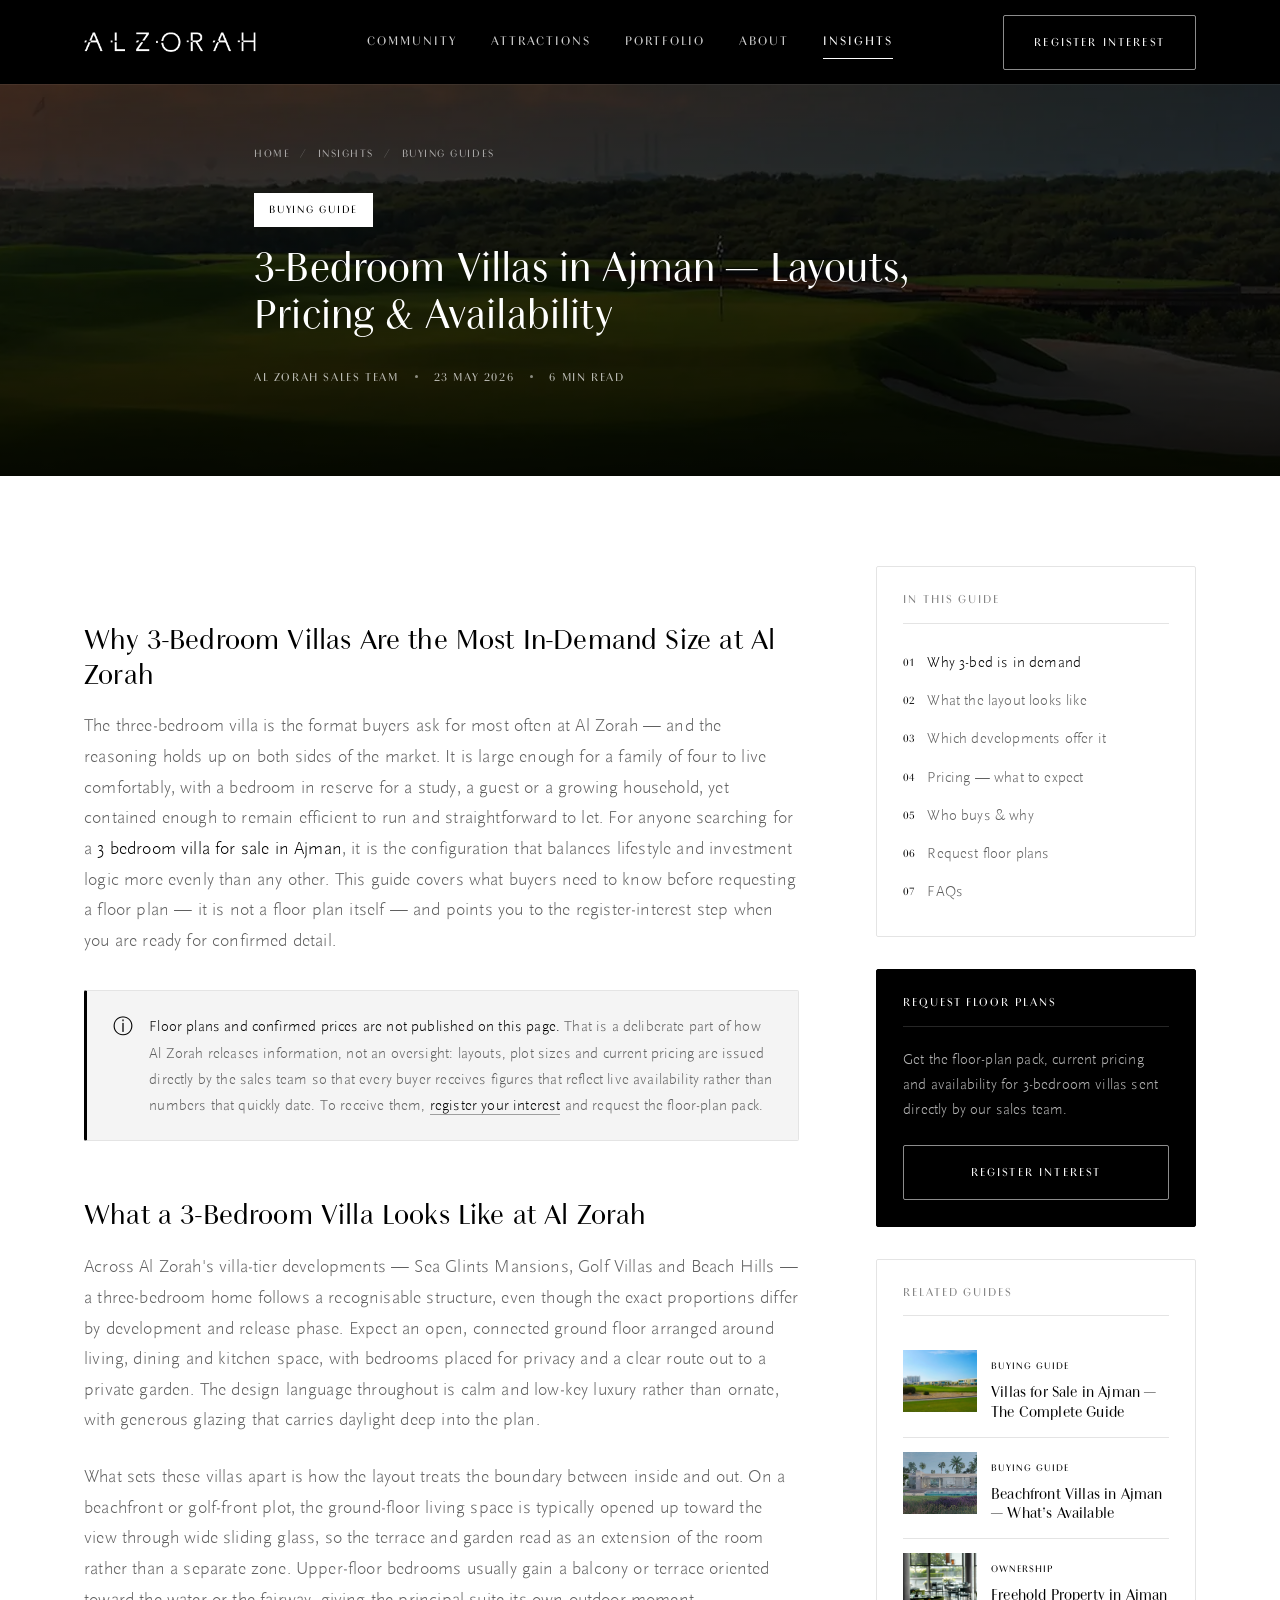
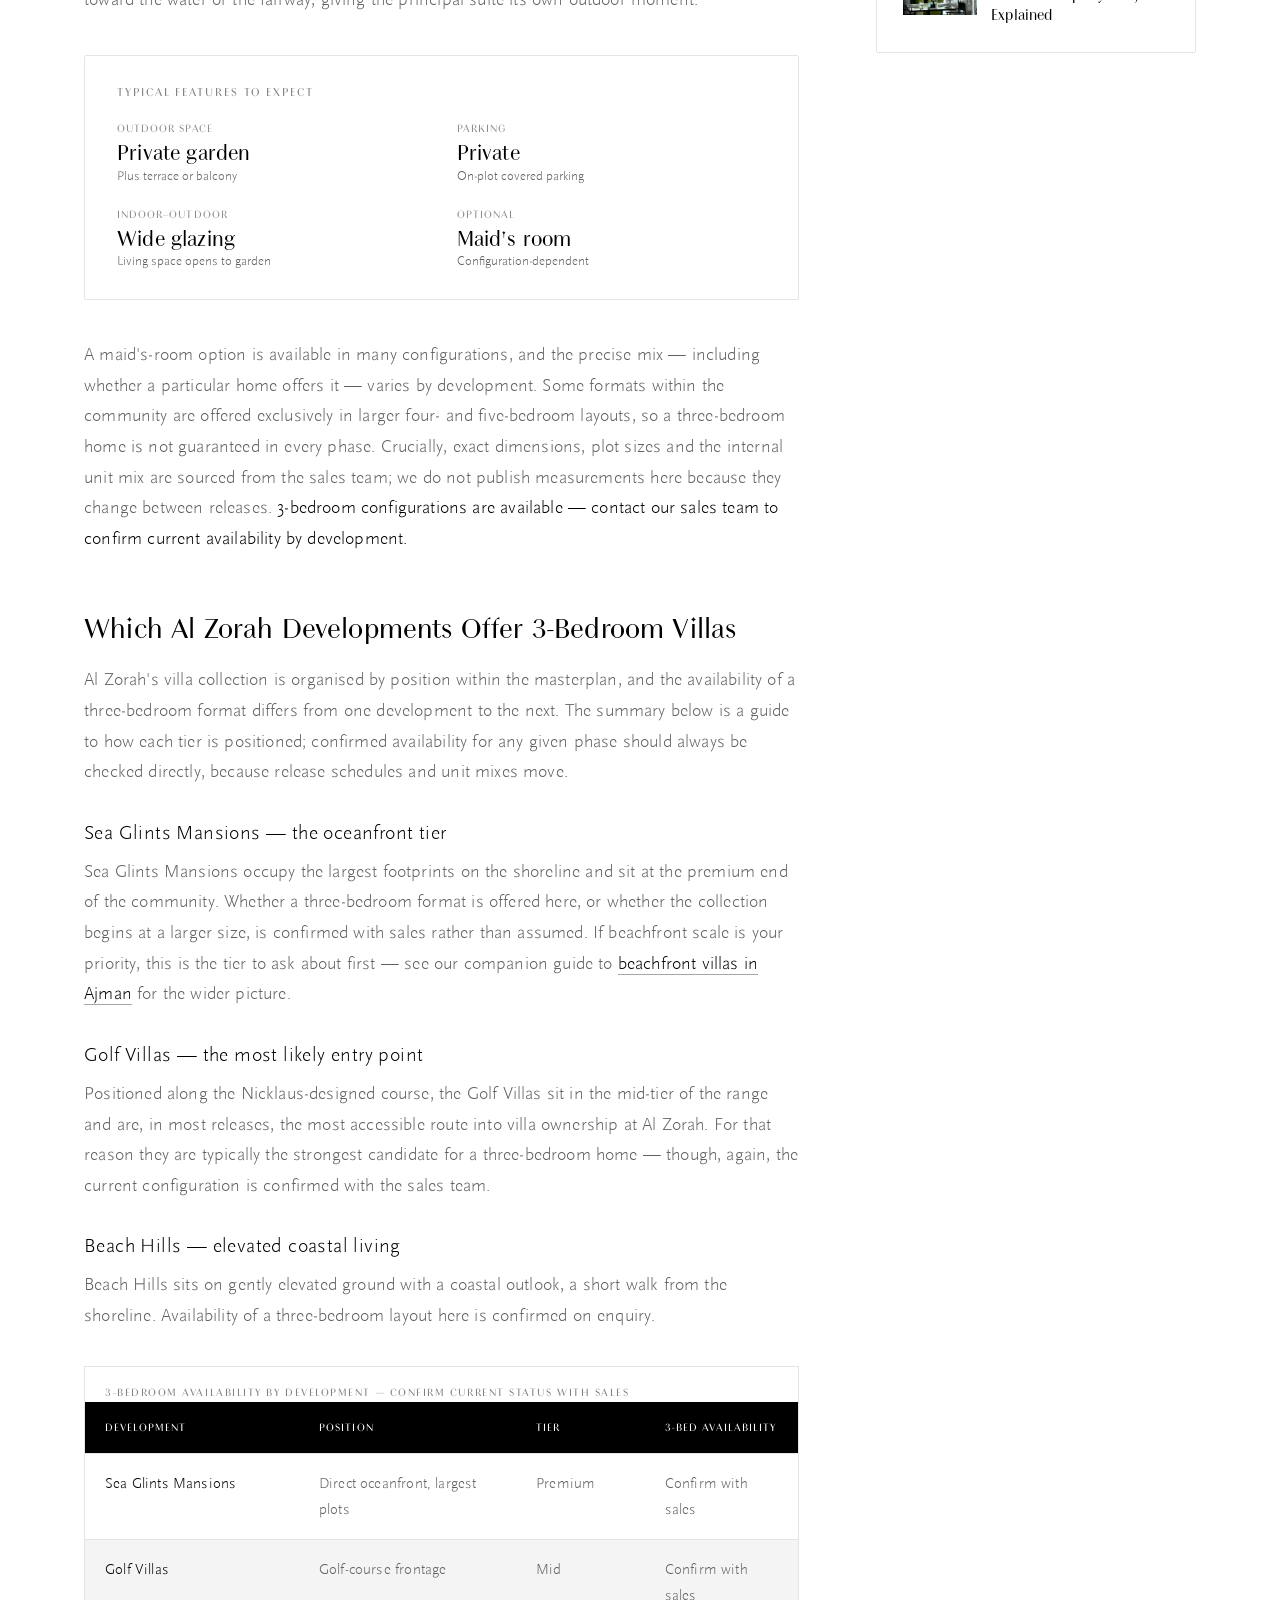
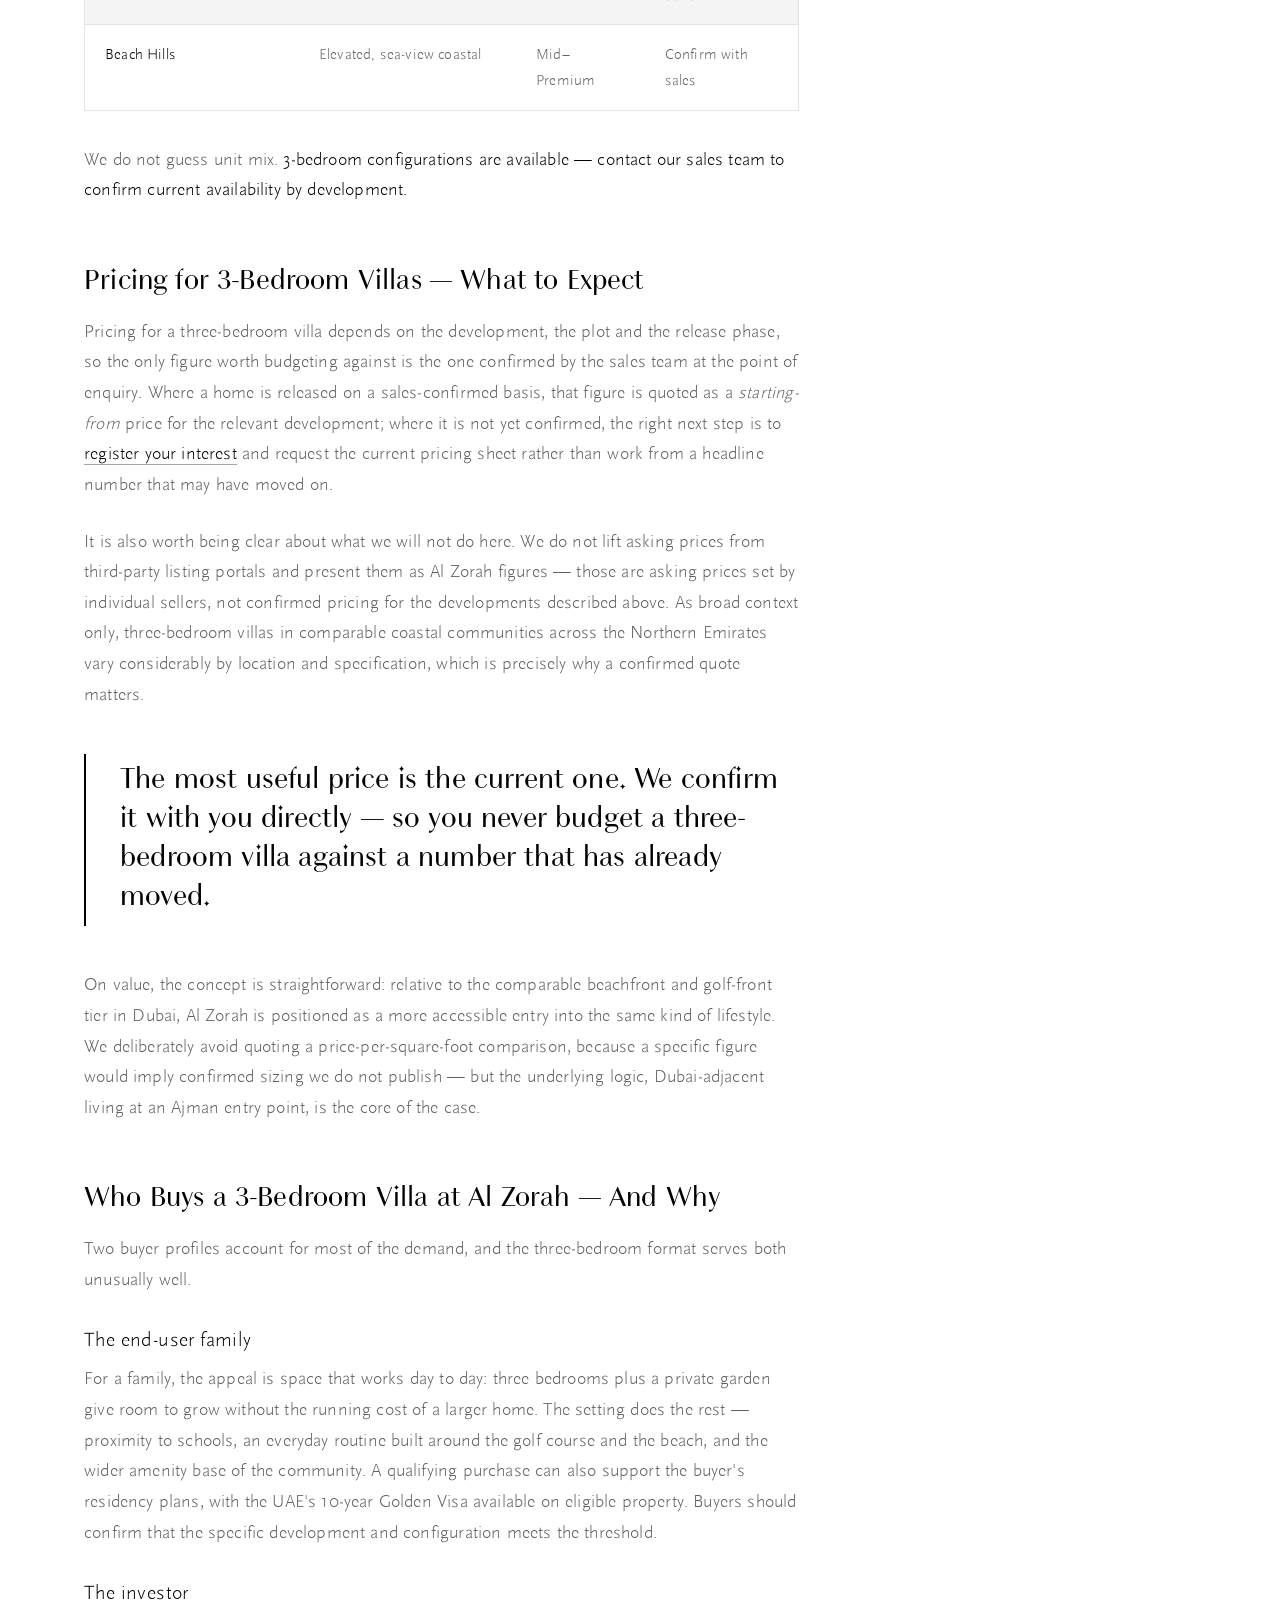
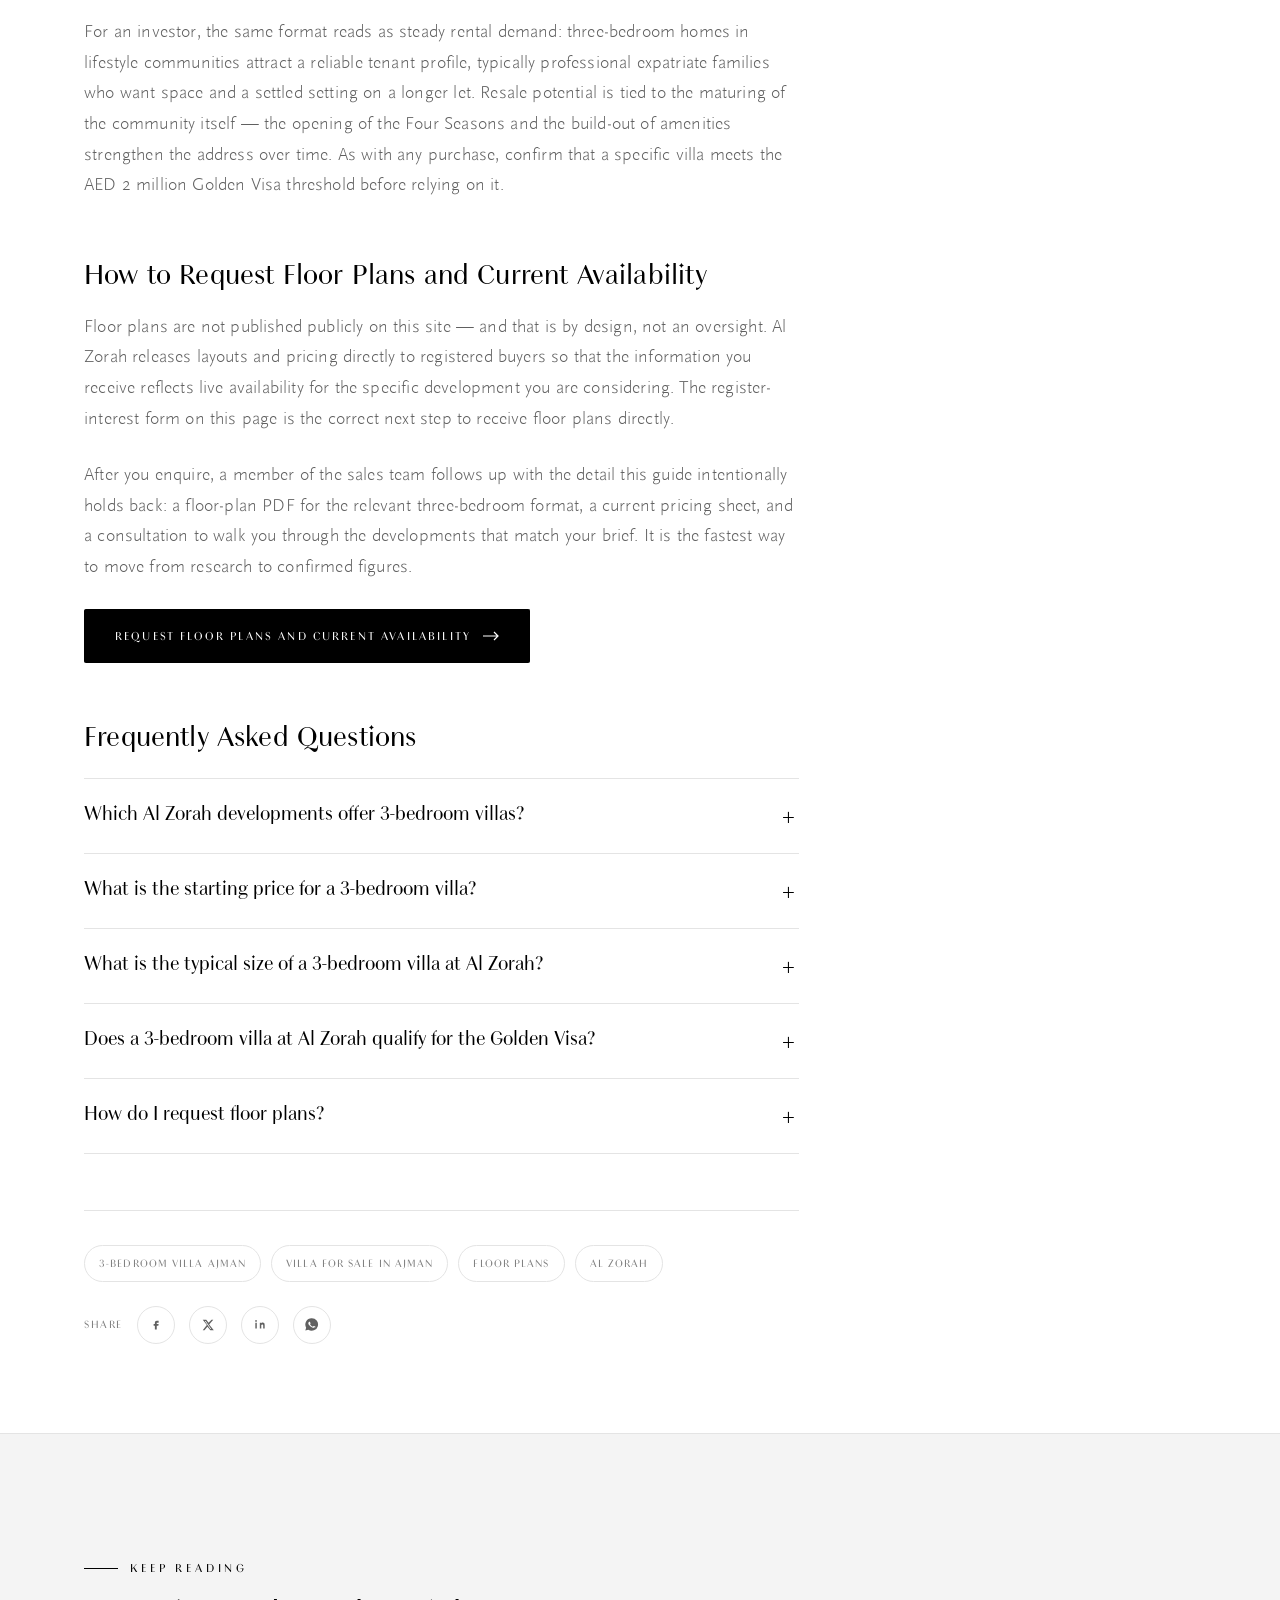
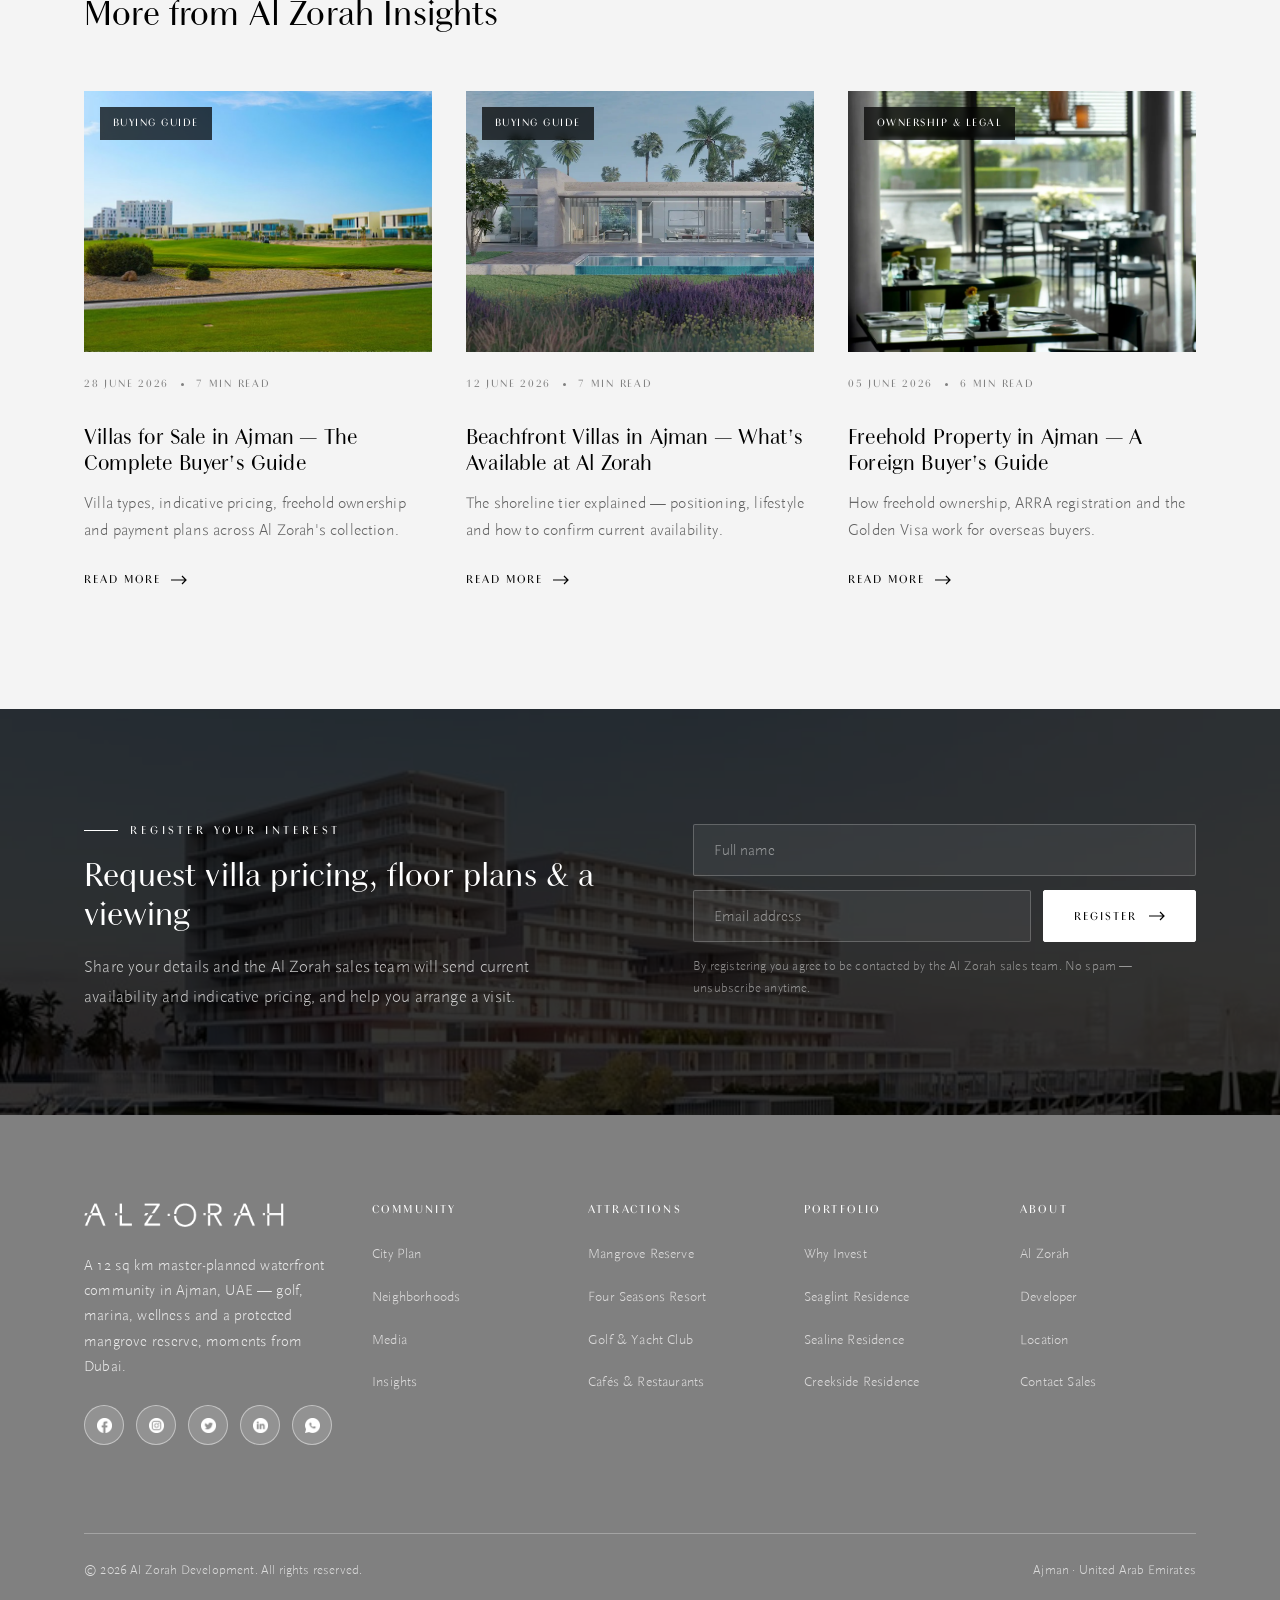
==== commit 82febc1f: "Rebrand blog to monochrome theme matching alzorahcity.com - Drop all yellow/gold; convert palette to" ====
--- a/blog-3-bedroom-villas.html
+++ b/blog-3-bedroom-villas.html
@@ -6,7 +6,7 @@
 <title>3-Bedroom Villas in Ajman — Layouts, Pricing &amp; Availability | Al Zorah</title>
 <meta name="description" content="A practical guide to 3-bedroom villas in Ajman at Al Zorah: what the layout typically includes, which developments offer them, what to expect on pricing, and how to request floor plans.">
 <link rel="preconnect" href="https://alzorahcity.com">
-<link rel="icon" href="assets/img/logo-2.png">
+<link rel="icon" href="assets/img/favicon.png">
 <link rel="stylesheet" href="assets/css/blog.css">
 <script>document.documentElement.classList.add("js")</script>
 </head>
@@ -15,7 +15,7 @@
 <!-- ============================ HEADER ============================ -->
 <header class="site-header always-solid">
   <div class="wrap header-inner">
-    <a class="brand" href="https://alzorahcity.com" aria-label="Al Zorah City">
+    <a class="brand" href="https://alzorahcity.com" aria-label="Al Zorah">
       <img src="assets/img/logo.png" alt="Al Zorah">
     </a>
     <nav class="main-nav" aria-label="Primary">
@@ -23,7 +23,7 @@
       <a href="https://alzorahcity.com/golf-club">Attractions</a>
       <a href="https://alzorahcity.com/invest">Portfolio</a>
       <a href="https://alzorahcity.com/about-us">About</a>
-      <a href="blog.html" aria-current="page">Insights</a>
+      <a href="index.html" aria-current="page">Insights</a>
     </nav>
     <div class="header-cta">
       <a href="#register" class="btn btn--on-dark">Register Interest</a>
@@ -38,14 +38,13 @@
   <div class="wrap">
     <nav class="breadcrumb" aria-label="Breadcrumb">
       <a href="https://alzorahcity.com">Home</a><span class="sep">/</span>
-      <a href="blog.html">Insights</a><span class="sep">/</span>
-      <a href="blog.html">Buying Guides</a>
+      <a href="index.html">Insights</a><span class="sep">/</span>
+      <a href="index.html">Buying Guides</a>
     </nav>
     <span class="tag-pill">Buying Guide</span>
     <h1>3-Bedroom Villas in Ajman — Layouts, Pricing &amp; Availability</h1>
     <div class="article-meta">
       <div class="author-chip">
-        <span class="avatar">AZ</span>
         <span>Al Zorah Sales Team</span>
       </div>
       <span class="dot"></span>
@@ -153,7 +152,7 @@
         <h2 id="request-floor-plans">How to Request Floor Plans and Current Availability</h2>
         <p>Floor plans are not published publicly on this site — and that is by design, not an oversight. Al Zorah releases layouts and pricing directly to registered buyers so that the information you receive reflects live availability for the specific development you are considering. The register-interest form on this page is the correct next step to receive floor plans directly.</p>
         <p>After you enquire, a member of the sales team follows up with the detail this guide intentionally holds back: a floor-plan PDF for the relevant three-bedroom format, a current pricing sheet, and a consultation to walk you through the developments that match your brief. It is the fastest way to move from research to confirmed figures.</p>
-        <p><a class="btn btn--gold" href="#register">Request floor plans and current availability
+        <p><a class="btn btn--accent" href="#register">Request floor plans and current availability
           <svg class="arrow" width="16" height="10" viewBox="0 0 16 10" fill="none"><path d="M11 1l4 4-4 4M15 5H0" stroke="currentColor" stroke-width="1.2"/></svg>
         </a></p>
       </section>
@@ -308,7 +307,7 @@
       </div>
       <div class="field-row">
         <input type="email" name="email" placeholder="Email address" aria-label="Email address" required>
-        <button type="submit" class="btn btn--gold">Register
+        <button type="submit" class="btn btn--accent">Register
           <svg class="arrow" width="16" height="10" viewBox="0 0 16 10" fill="none"><path d="M11 1l4 4-4 4M15 5H0" stroke="currentColor" stroke-width="1.2"/></svg>
         </button>
       </div>
@@ -338,7 +337,7 @@
           <li><a href="https://alzorahcity.com/city-plan">City Plan</a></li>
           <li><a href="https://alzorahcity.com/community">Neighborhoods</a></li>
           <li><a href="https://alzorahcity.com/media">Media</a></li>
-          <li><a href="blog.html">Insights</a></li>
+          <li><a href="index.html">Insights</a></li>
         </ul>
       </div>
       <div class="footer-col">
@@ -362,7 +361,7 @@
       <div class="footer-col">
         <h5>About</h5>
         <ul>
-          <li><a href="https://alzorahcity.com/about-us">Al Zorah City</a></li>
+          <li><a href="https://alzorahcity.com/about-us">Al Zorah</a></li>
           <li><a href="https://alzorahcity.com/developer">Developer</a></li>
           <li><a href="https://alzorahcity.com/location">Location</a></li>
           <li><a href="#register">Contact Sales</a></li>
--- a/assets/css/blog.css
+++ b/assets/css/blog.css
@@ -3,7 +3,8 @@
    Design system derived from alzorahcity.com
    Fonts:  Monotype-Regular (display)  ·  ScalaSans-Light (body)
            ChongModern (eyebrows / labels)
-   Palette: deep-ink #07171D chrome, white content, subtle gold #D69915
+   Palette: monochrome only — black chrome, white content, grey tones
+           (no colour accents; matches alzorahcity.com's neutral theme)
    ===================================================================== */
 
 /* ----------  Brand fonts  ---------- */
@@ -25,19 +26,25 @@
 
 /* ----------  Design tokens  ---------- */
 :root {
-    --ink:        #07171D;   /* primary text / dark chrome            */
-    --ink-2:      #212531;   /* secondary dark surface                */
-    --ink-3:      #2f3441;   /* dark gradient partner                 */
+    --ink:        #000000;   /* primary text / black chrome           */
+    --ink-2:      #141414;   /* secondary dark surface                */
+    --ink-3:      #1f1f1f;   /* dark gradient partner                 */
     --gray:       #606060;   /* body copy on light                    */
     --gray-2:     #808080;   /* muted labels                          */
     --gray-3:     #8c8c8c;   /* faint meta                            */
     --line:       #e4e4e4;   /* hairline borders                      */
     --line-soft:  #f1f1f1;
     --bg:         #ffffff;
-    --bg-soft:    #f7f6f3;   /* warm off-white section band           */
-    --bg-ink-soft:#0c2029;   /* slightly lifted ink for footer cols   */
-    --gold:       #d69915;   /* accent — used sparingly               */
-    --gold-deep:  #b47f0f;
+    --bg-soft:    #f4f4f4;   /* neutral off-white section band         */
+    --footer-bg:  #808080;   /* footer grey — matches alzorahcity.com  */
+    --footer-line:rgba(255,255,255,0.28); /* hairlines on grey footer  */
+
+    /* Monochrome only — black / white / grey across every page.
+       (Brand greens/blues from the guidelines are intentionally not
+       used on-site, to match alzorahcity.com's neutral theme.)        */
+    --accent:      #000000;  /* accent on light surfaces → black      */
+    --accent-deep: #000000;  /* prose links → black                   */
+    --accent-bright:#ffffff; /* accent on dark surfaces → white       */
 
     --font-display: 'Monotype-Regular', 'Cormorant Garamond', Georgia, serif;
     --font-body:    'ScalaSans', 'Segoe UI', Roboto, Helvetica, Arial, sans-serif;
@@ -47,7 +54,7 @@
     --gutter: clamp(20px, 5vw, 64px);
     --header-h: 84px;
     --radius: 2px;
-    --shadow: 0 24px 60px -30px rgba(7, 23, 29, 0.35);
+    --shadow: 0 24px 60px -30px rgba(0, 0, 0, 0.35);
     --ease: cubic-bezier(0.22, 0.61, 0.36, 1);
 }
 
@@ -80,7 +87,7 @@
     text-transform: uppercase;
     letter-spacing: 0.32em;
     font-size: 12px;
-    color: var(--gold);
+    color: var(--accent);
     margin: 0 0 18px;
     display: inline-flex;
     align-items: center;
@@ -89,7 +96,7 @@
 .eyebrow::before {
     content: "";
     width: 34px; height: 1px;
-    background: var(--gold);
+    background: var(--accent);
     display: inline-block;
 }
 .eyebrow.centered { justify-content: center; }
@@ -121,10 +128,14 @@
     border-color: var(--ink);
 }
 .btn--ghost:hover { background: var(--ink); color: #fff; }
-.btn--gold { --bg-btn: var(--gold); --fg-btn: #fff; }
-.btn--gold:hover { color: var(--gold); }
-.btn--on-dark { background: #fff; color: var(--ink); border-color: #fff; }
-.btn--on-dark:hover { background: transparent; color: #fff; }
+.btn--accent { --bg-btn: var(--accent); --fg-btn: #fff; }
+.btn--accent:hover { color: var(--accent); }
+/* "Register interest" — transparent on dark chrome, fills with brand mint on hover */
+.btn--on-dark { background: transparent; color: #fff; border-color: rgba(255,255,255,0.55); }
+.btn--on-dark:hover { background: var(--accent-bright); color: var(--ink); border-color: var(--accent-bright); }
+/* Newsletter submit sits on the dark band — keep it bright, not near-invisible teal */
+.cta-band .signup .btn--accent { --bg-btn: var(--accent-bright); --fg-btn: var(--ink); }
+.cta-band .signup .btn--accent:hover { color: var(--accent-bright); }
 .btn--wide { width: 100%; justify-content: center; }
 .btn .arrow { transition: transform 0.3s var(--ease); }
 .btn:hover .arrow { transform: translateX(4px); }
@@ -142,7 +153,7 @@
     padding-bottom: 3px;
 }
 .textlink .arrow { transition: transform 0.3s var(--ease); }
-.textlink:hover { color: var(--gold); }
+.textlink:hover { color: var(--accent); }
 .textlink:hover .arrow { transform: translateX(5px); }
 
 /* =====================================================================
@@ -183,7 +194,7 @@
     position: absolute;
     left: 0; bottom: 0;
     width: 0; height: 1px;
-    background: var(--gold);
+    background: var(--accent-bright);
     transition: width 0.3s var(--ease);
 }
 .main-nav a:hover,
@@ -205,12 +216,12 @@
    ===================================================================== */
 .hero {
     position: relative;
-    min-height: 74vh;
+    min-height: 58vh;
     display: flex;
     align-items: flex-end;
     color: #fff;
-    padding-bottom: clamp(48px, 8vw, 96px);
-    padding-top: calc(var(--header-h) + 40px);
+    padding-bottom: clamp(40px, 6vw, 76px);
+    padding-top: calc(var(--header-h) + 32px);
     background: var(--ink);
     overflow: hidden;
 }
@@ -218,24 +229,24 @@
     position: absolute; inset: 0;
     width: 100%; height: 100%;
     object-fit: cover;
-    opacity: 0.62;
+    opacity: 0.82;
     transform: scale(1.04);
 }
 .hero::after {
     content: "";
     position: absolute; inset: 0;
-    background: linear-gradient(180deg, rgba(7,23,29,0.55) 0%, rgba(7,23,29,0.15) 40%, rgba(7,23,29,0.85) 100%);
+    background: linear-gradient(180deg, rgba(0,0,0,0.32) 0%, rgba(0,0,0,0.05) 42%, rgba(0,0,0,0.66) 100%);
 }
 .hero__inner { position: relative; z-index: 2; max-width: 820px; }
-.hero .eyebrow { color: #e7c777; }
-.hero .eyebrow::before { background: #e7c777; }
+.hero .eyebrow { color: var(--accent-bright); }
+.hero .eyebrow::before { background: var(--accent-bright); }
 .hero h1 {
     font-family: var(--font-display);
     color: #fff;
-    font-size: clamp(38px, 6vw, 76px);
-    line-height: 1.04;
+    font-size: clamp(30px, 4.4vw, 54px);
+    line-height: 1.08;
     letter-spacing: 0.005em;
-    margin-bottom: 22px;
+    margin-bottom: 20px;
 }
 .hero p {
     font-size: clamp(16px, 1.5vw, 19px);
@@ -251,7 +262,7 @@
 .hero__meta div span {
     display: block;
     font-family: var(--font-display);
-    font-size: 30px;
+    font-size: 26px;
     color: #fff;
     line-height: 1;
 }
@@ -272,8 +283,8 @@
 .section-head.centered { margin-inline: auto; text-align: center; }
 .section-head h2 {
     font-family: var(--font-display);
-    font-size: clamp(28px, 3.6vw, 46px);
-    line-height: 1.1;
+    font-size: clamp(24px, 2.8vw, 36px);
+    line-height: 1.14;
 }
 .section-head p { color: var(--gray); margin: 12px 0 0; }
 
@@ -325,7 +336,7 @@
     position: absolute; top: 22px; left: 22px; z-index: 2;
     font-family: var(--font-label);
     text-transform: uppercase; letter-spacing: 0.16em; font-size: 11px;
-    color: #fff; background: rgba(7,23,29,0.72);
+    color: #fff; background: rgba(0,0,0,0.72);
     padding: 8px 16px; backdrop-filter: blur(4px);
 }
 .featured__body {
@@ -341,11 +352,11 @@
 .post-meta .dot { width: 3px; height: 3px; border-radius: 50%; background: var(--gray-2); }
 .featured__body h3 {
     font-family: var(--font-display);
-    font-size: clamp(26px, 3vw, 38px);
-    line-height: 1.12;
+    font-size: clamp(22px, 2.4vw, 31px);
+    line-height: 1.16;
     margin-bottom: 16px;
 }
-.featured__body h3 a:hover { color: var(--gold); }
+.featured__body h3 a:hover { color: var(--accent); }
 .featured__body p { color: var(--gray); margin: 0 0 30px; }
 
 /* =====================================================================
@@ -371,14 +382,14 @@
     position: absolute; top: 16px; left: 16px;
     font-family: var(--font-label);
     text-transform: uppercase; letter-spacing: 0.14em; font-size: 10.5px;
-    color: #fff; background: rgba(7,23,29,0.72);
+    color: #fff; background: rgba(0,0,0,0.72);
     padding: 7px 13px; backdrop-filter: blur(3px);
 }
 .card h3 {
     font-family: var(--font-display);
     font-size: 22px; line-height: 1.22; margin: 12px 0 12px;
 }
-.card h3 a:hover { color: var(--gold); }
+.card h3 a:hover { color: var(--accent); }
 .card p { color: var(--gray); font-size: 15.5px; line-height: 1.7; margin: 0 0 20px; }
 .card .card__foot { margin-top: auto; }
 .card .read-time { color: var(--gray-3); font-size: 13px; }
@@ -420,11 +431,11 @@
 }
 .cta-band h2 {
     font-family: var(--font-display); color: #fff;
-    font-size: clamp(28px, 3.4vw, 44px); line-height: 1.12; margin-bottom: 16px;
+    font-size: clamp(24px, 2.8vw, 34px); line-height: 1.16; margin-bottom: 16px;
 }
 .cta-band p { color: rgba(255,255,255,0.75); margin: 0; max-width: 480px; }
-.cta-band .eyebrow { color: #e7c777; }
-.cta-band .eyebrow::before { background: #e7c777; }
+.cta-band .eyebrow { color: var(--accent-bright); }
+.cta-band .eyebrow::before { background: var(--accent-bright); }
 .signup { display: flex; flex-direction: column; gap: 14px; }
 .signup .field-row { display: flex; gap: 12px; }
 .signup input {
@@ -435,43 +446,46 @@
     font-size: 15px; border-radius: var(--radius);
 }
 .signup input::placeholder { color: rgba(255,255,255,0.5); }
-.signup input:focus { outline: none; border-color: var(--gold); }
+.signup input:focus { outline: none; border-color: var(--accent-bright); }
 .signup small { color: rgba(255,255,255,0.5); font-size: 12.5px; }
 
 /* =====================================================================
-   FOOTER  (dark ink — mirrors the live site)
-   ===================================================================== */
-.site-footer { background: var(--ink); color: rgba(255,255,255,0.7); }
+   FOOTER  (grey #808080 — mirrors alzorahcity.com: white headings,
+            light-grey links, white hover)
+   ===================================================================== */
+.site-footer { background: var(--footer-bg); color: #ecebeb; }
 .footer-top {
     display: grid;
     grid-template-columns: 1.4fr repeat(4, 1fr);
     gap: 40px;
     padding-block: clamp(56px, 7vw, 88px);
-    border-bottom: 1px solid rgba(255,255,255,0.09);
+    border-bottom: 1px solid var(--footer-line);
 }
 .footer-brand img { width: 200px; margin-bottom: 26px; }
-.footer-brand p { font-size: 14.5px; line-height: 1.75; color: rgba(255,255,255,0.6); max-width: 320px; }
+.footer-brand p { font-size: 14.5px; line-height: 1.75; color: rgba(255,255,255,0.85); max-width: 320px; }
 .footer-social { display: flex; gap: 12px; margin-top: 26px; }
 .footer-social a {
-    width: 40px; height: 40px; border: 1px solid rgba(255,255,255,0.18);
+    width: 40px; height: 40px;
+    background: rgba(255,255,255,0.14);
+    border: 1px solid rgba(255,255,255,0.45);
     display: inline-flex; align-items: center; justify-content: center;
     border-radius: 50%; transition: all 0.25s var(--ease);
 }
 .footer-social a:hover { background: #fff; border-color: #fff; }
-.footer-social img { width: 15px; height: 15px; filter: brightness(0) invert(1); transition: filter 0.25s var(--ease); }
-.footer-social a:hover img { filter: none; }
+.footer-social img { width: 15px; height: 15px; margin: auto; filter: brightness(0) invert(1); transition: filter 0.25s var(--ease); }
+.footer-social a:hover img { filter: brightness(0); }
 .footer-col h5 {
     font-family: var(--font-label);
     text-transform: uppercase; letter-spacing: 0.18em;
     font-size: 12px; color: #fff; margin-bottom: 22px;
 }
 .footer-col ul { list-style: none; display: flex; flex-direction: column; gap: 13px; }
-.footer-col a { font-size: 13.5px; color: rgba(255,255,255,0.6); }
-.footer-col a:hover { color: var(--gold); }
+.footer-col a { font-size: 13.5px; color: #dcdbdb; }
+.footer-col a:hover { color: #fff; }
 .footer-bottom {
     display: flex; justify-content: space-between; align-items: center; flex-wrap: wrap; gap: 12px;
     padding-block: 26px;
-    font-size: 12.5px; color: rgba(255,255,255,0.45);
+    font-size: 12.5px; color: rgba(255,255,255,0.72);
 }
 .footer-bottom a:hover { color: #fff; }
 
@@ -488,11 +502,11 @@
 }
 .article-hero__bg {
     position: absolute; inset: 0; width: 100%; height: 100%;
-    object-fit: cover; opacity: 0.42; transform: scale(1.05);
+    object-fit: cover; opacity: 0.52; transform: scale(1.05);
 }
 .article-hero::after {
     content: ""; position: absolute; inset: 0;
-    background: linear-gradient(180deg, rgba(7,23,29,0.7) 0%, rgba(7,23,29,0.45) 45%, rgba(7,23,29,0.92) 100%);
+    background: linear-gradient(180deg, rgba(0,0,0,0.55) 0%, rgba(0,0,0,0.32) 45%, rgba(0,0,0,0.85) 100%);
 }
 .article-hero .wrap { position: relative; z-index: 2; max-width: 900px; }
 .breadcrumb {
@@ -507,11 +521,11 @@
     display: inline-block;
     font-family: var(--font-label);
     text-transform: uppercase; letter-spacing: 0.16em; font-size: 11px;
-    color: var(--ink); background: #e7c777; padding: 7px 15px; margin-bottom: 22px;
+    color: var(--ink); background: #fff; padding: 7px 15px; margin-bottom: 22px;
 }
 .article-hero h1 {
     font-family: var(--font-display); color: #fff;
-    font-size: clamp(30px, 4.4vw, 56px); line-height: 1.08; margin-bottom: 26px;
+    font-size: clamp(26px, 3.4vw, 42px); line-height: 1.12; margin-bottom: 24px;
 }
 .article-hero .article-meta {
     display: flex; align-items: center; gap: 16px; flex-wrap: wrap;
@@ -520,13 +534,7 @@
     color: rgba(255,255,255,0.72);
 }
 .article-hero .article-meta .dot { width: 3px; height: 3px; border-radius: 50%; background: rgba(255,255,255,0.5); }
-.author-chip { display: flex; align-items: center; gap: 12px; }
-.author-chip .avatar {
-    width: 40px; height: 40px; border-radius: 50%;
-    background: #e7c777; color: var(--ink);
-    display: inline-flex; align-items: center; justify-content: center;
-    font-family: var(--font-display); font-size: 17px; letter-spacing: 0;
-}
+.author-chip { display: flex; align-items: center; gap: 10px; }
 
 /* ----------  Article layout  ---------- */
 .article-layout {
@@ -543,8 +551,8 @@
 .prose p { color: var(--gray); margin: 0 0 26px; }
 .prose h2 {
     font-family: var(--font-display);
-    font-size: clamp(25px, 2.8vw, 34px);
-    line-height: 1.16; margin: 54px 0 18px; scroll-margin-top: 110px;
+    font-size: clamp(22px, 2.4vw, 29px);
+    line-height: 1.2; margin: 52px 0 16px; scroll-margin-top: 110px;
     padding-top: 8px;
 }
 .prose h3 {
@@ -552,20 +560,23 @@
     font-size: 20px; color: var(--ink); margin: 34px 0 12px;
     letter-spacing: 0.02em;
 }
-.prose a { color: var(--gold-deep); border-bottom: 1px solid rgba(180,127,15,0.35); }
-.prose a:hover { border-color: var(--gold-deep); }
+.prose a { color: var(--accent-deep); border-bottom: 1px solid rgba(0,0,0,0.35); }
+/* buttons inside prose must not inherit the text-link colour/underline */
+.prose a.btn { color: var(--fg-btn); border-bottom: 0; }
+.prose a.btn:hover { color: var(--bg-btn); }
+.prose a:hover { border-color: var(--accent-deep); }
 .prose ul, .prose ol { margin: 0 0 26px; padding-left: 4px; list-style: none; }
 .prose ul li, .prose ol li { position: relative; padding-left: 30px; margin-bottom: 13px; color: var(--gray); }
 .prose ul li::before {
     content: ""; position: absolute; left: 4px; top: 12px;
-    width: 7px; height: 7px; border: 1px solid var(--gold); transform: rotate(45deg);
+    width: 7px; height: 7px; border: 1px solid var(--accent); transform: rotate(45deg);
 }
 .prose ol { counter-reset: li; }
 .prose ol li { counter-increment: li; }
 .prose ol li::before {
     content: counter(li, decimal-leading-zero);
     position: absolute; left: 0; top: 0;
-    font-family: var(--font-label); color: var(--gold); font-size: 13px; letter-spacing: 0.05em;
+    font-family: var(--font-label); color: var(--accent); font-size: 13px; letter-spacing: 0.05em;
 }
 .prose strong { color: var(--ink); font-weight: 400; }
 .prose figure { margin: 40px 0; }
@@ -579,7 +590,7 @@
 .pullquote {
     margin: 44px 0;
     padding: 8px 0 8px 34px;
-    border-left: 2px solid var(--gold);
+    border-left: 2px solid var(--accent);
     font-family: var(--font-display);
     font-size: clamp(22px, 2.4vw, 30px);
     line-height: 1.3; color: var(--ink);
@@ -590,10 +601,10 @@
     display: flex; gap: 16px;
     background: var(--bg-soft);
     border: 1px solid var(--line);
-    border-left: 3px solid var(--gold);
+    border-left: 3px solid var(--accent);
     padding: 22px 26px; margin: 34px 0; border-radius: var(--radius);
 }
-.note .note__icon { color: var(--gold); flex-shrink: 0; font-size: 20px; line-height: 1.4; }
+.note .note__icon { color: var(--accent); flex-shrink: 0; font-size: 20px; line-height: 1.4; }
 .note p { margin: 0; font-size: 15px; color: var(--gray); }
 .note strong { color: var(--ink); }
 
@@ -642,7 +653,7 @@
 }
 .faq-item button::after {
     content: "+"; position: absolute; right: 4px; top: 22px;
-    font-family: var(--font-body); font-size: 24px; color: var(--gold);
+    font-family: var(--font-body); font-size: 24px; color: var(--accent);
     transition: transform 0.3s var(--ease);
 }
 .faq-item.open button::after { content: "–"; }
@@ -685,7 +696,7 @@
     counter-increment: toc; display: flex; gap: 12px; padding: 8px 0;
     font-size: 14.5px; color: var(--gray); line-height: 1.4;
 }
-.toc a::before { content: counter(toc, decimal-leading-zero); font-family: var(--font-label); color: var(--gold); font-size: 11px; padding-top: 3px; }
+.toc a::before { content: counter(toc, decimal-leading-zero); font-family: var(--font-label); color: var(--accent); font-size: 11px; padding-top: 3px; }
 .toc a:hover, .toc a.active { color: var(--ink); }
 .toc a.active { font-weight: 400; }
 
@@ -696,9 +707,9 @@
 .mini-post { display: flex; gap: 14px; padding: 14px 0; border-bottom: 1px solid var(--line); }
 .mini-post:last-child { border-bottom: 0; padding-bottom: 0; }
 .mini-post img { width: 74px; height: 62px; object-fit: cover; flex-shrink: 0; }
-.mini-post .mp-tag { font-family: var(--font-label); text-transform: uppercase; letter-spacing: 0.1em; font-size: 10px; color: var(--gold); }
+.mini-post .mp-tag { font-family: var(--font-label); text-transform: uppercase; letter-spacing: 0.1em; font-size: 10px; color: var(--accent); }
 .mini-post h5 { font-family: var(--font-display); font-size: 15.5px; line-height: 1.25; margin: 4px 0 0; }
-.mini-post h5 a:hover { color: var(--gold); }
+.mini-post h5 a:hover { color: var(--accent); }
 
 /* ----------  Related posts  ---------- */
 .related { border-top: 1px solid var(--line); }
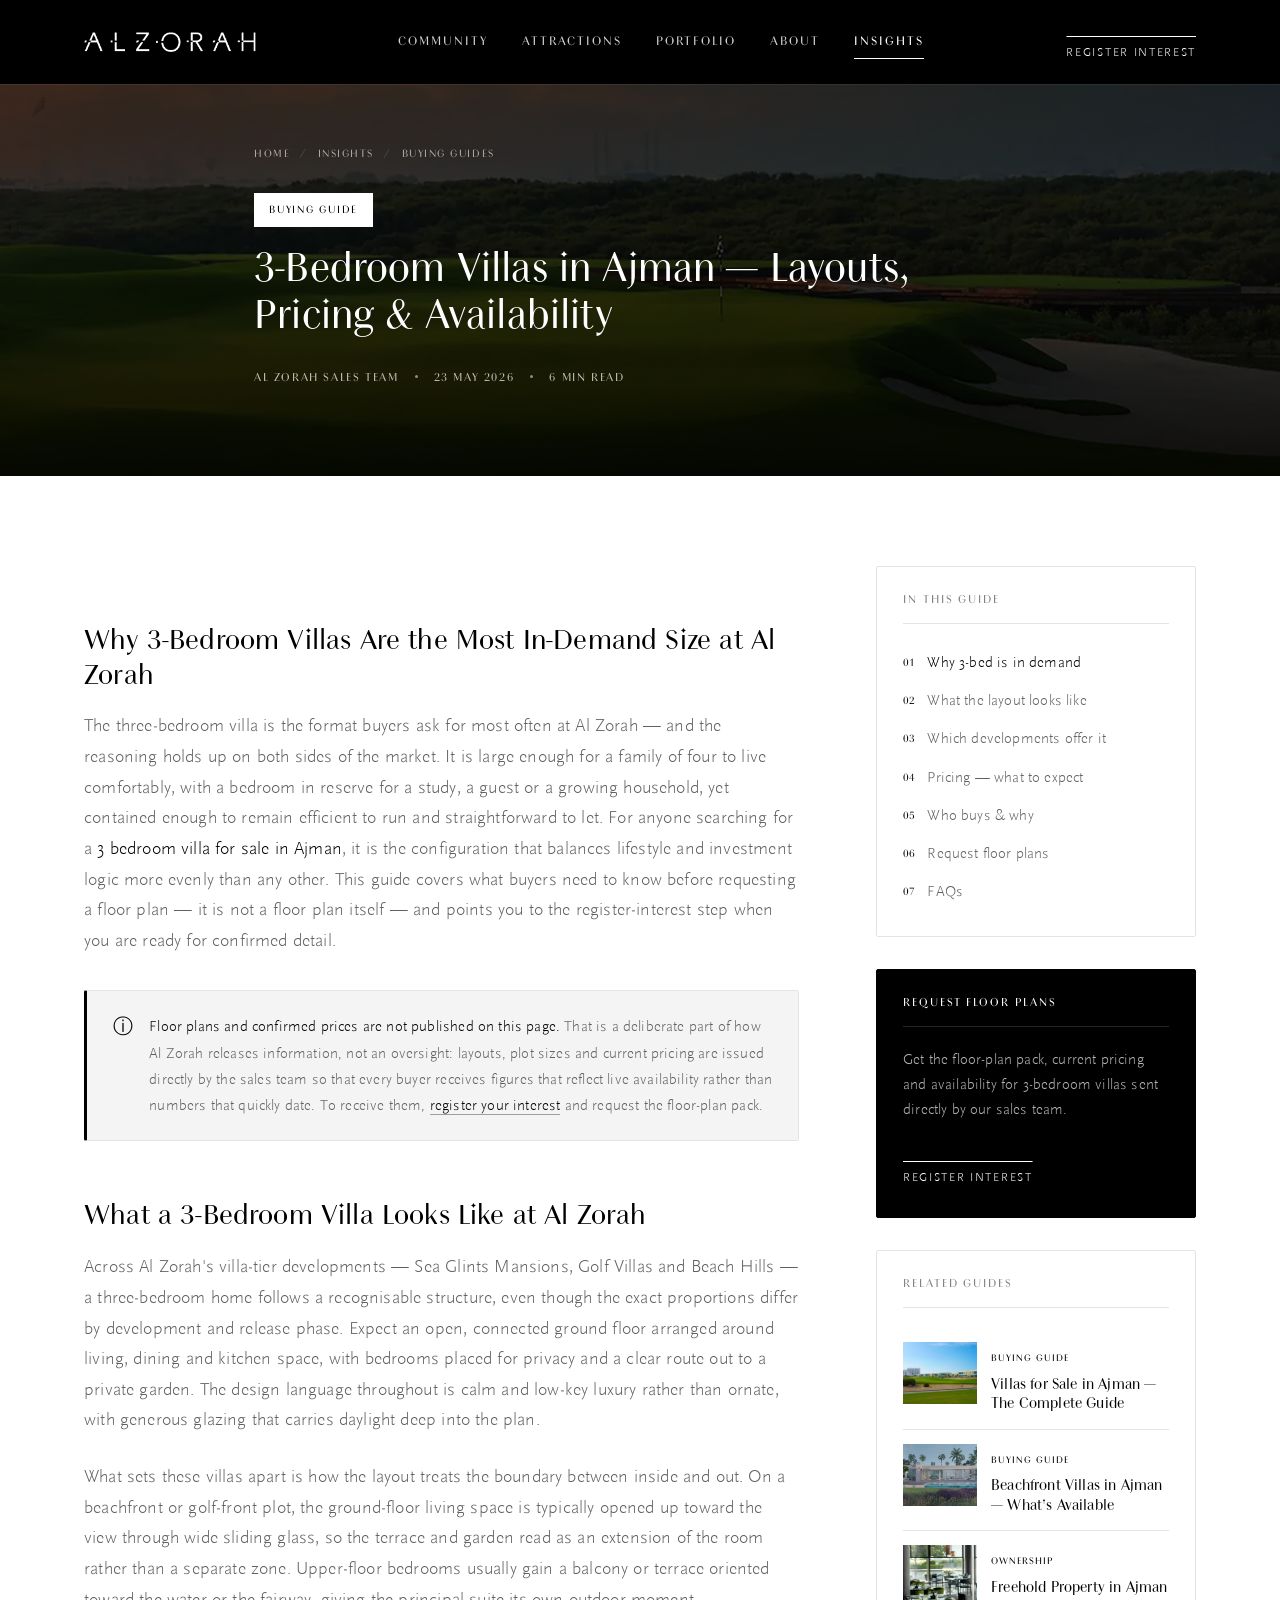
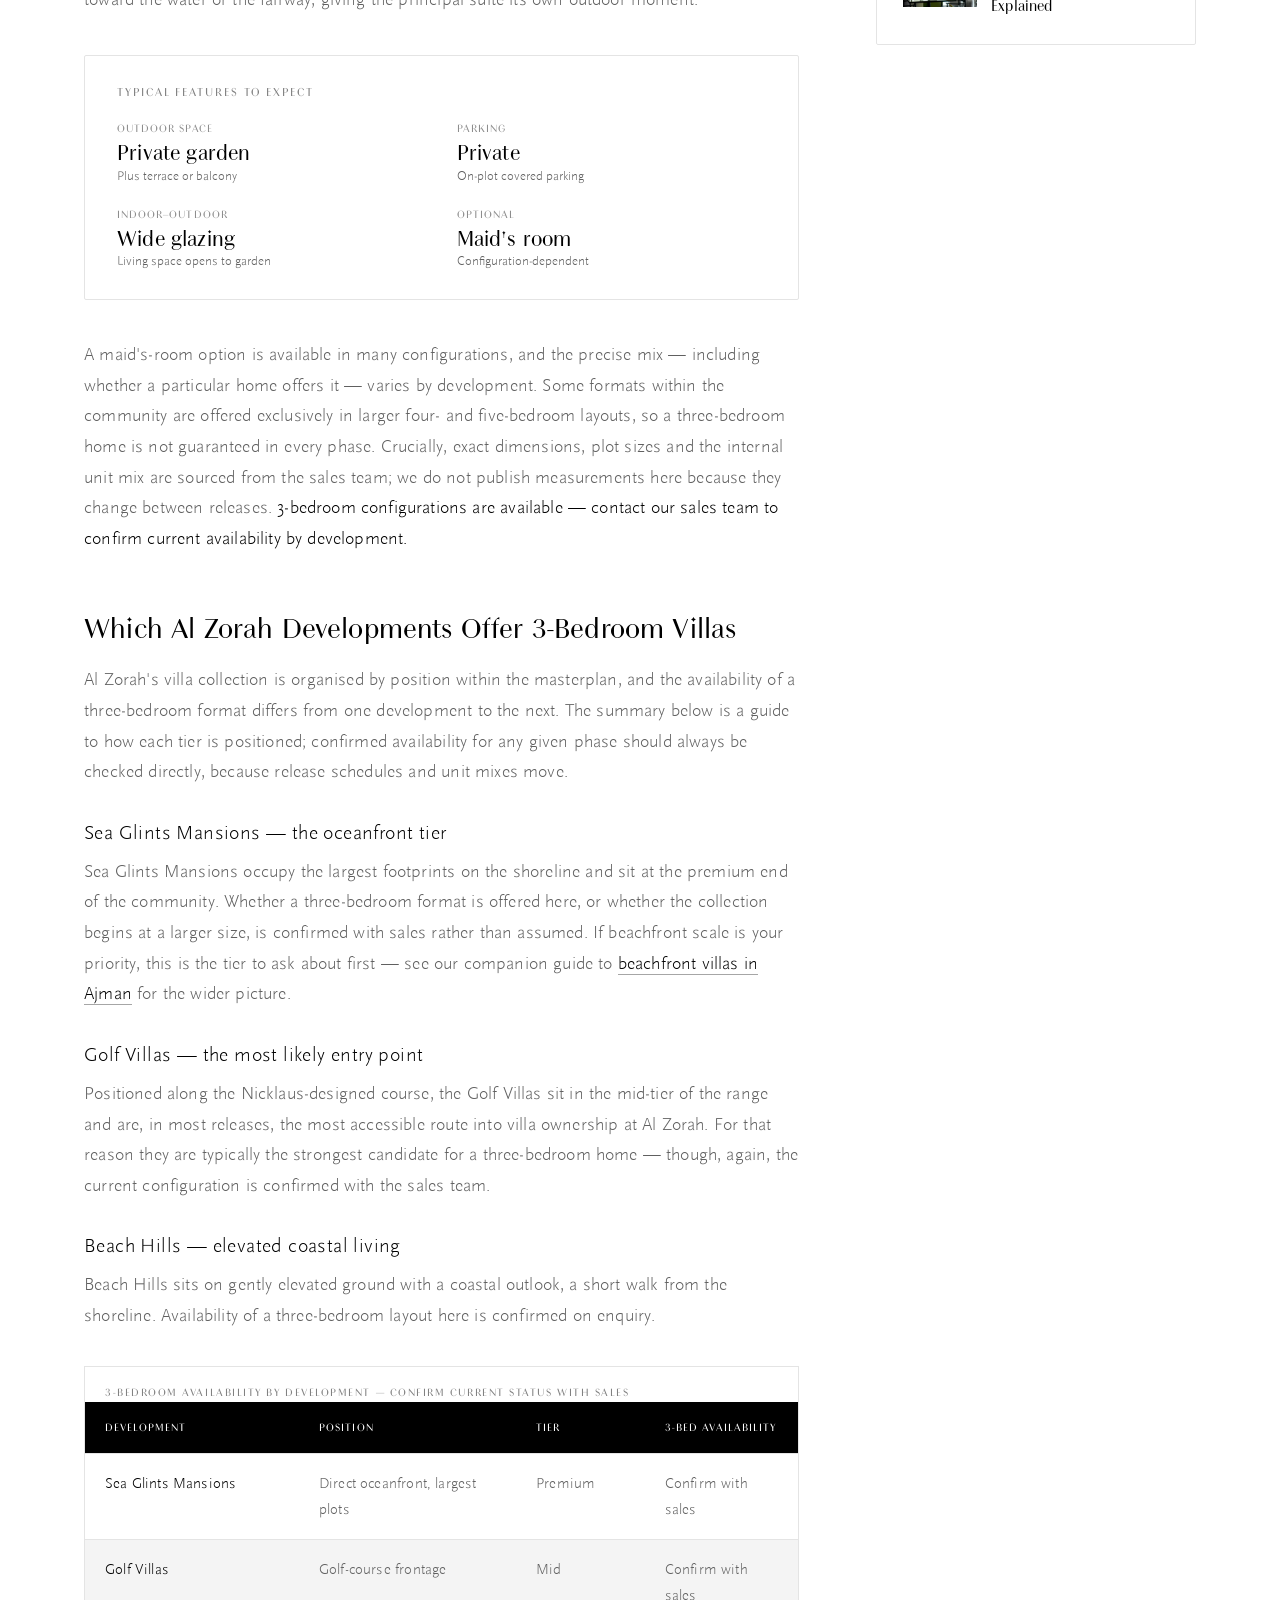
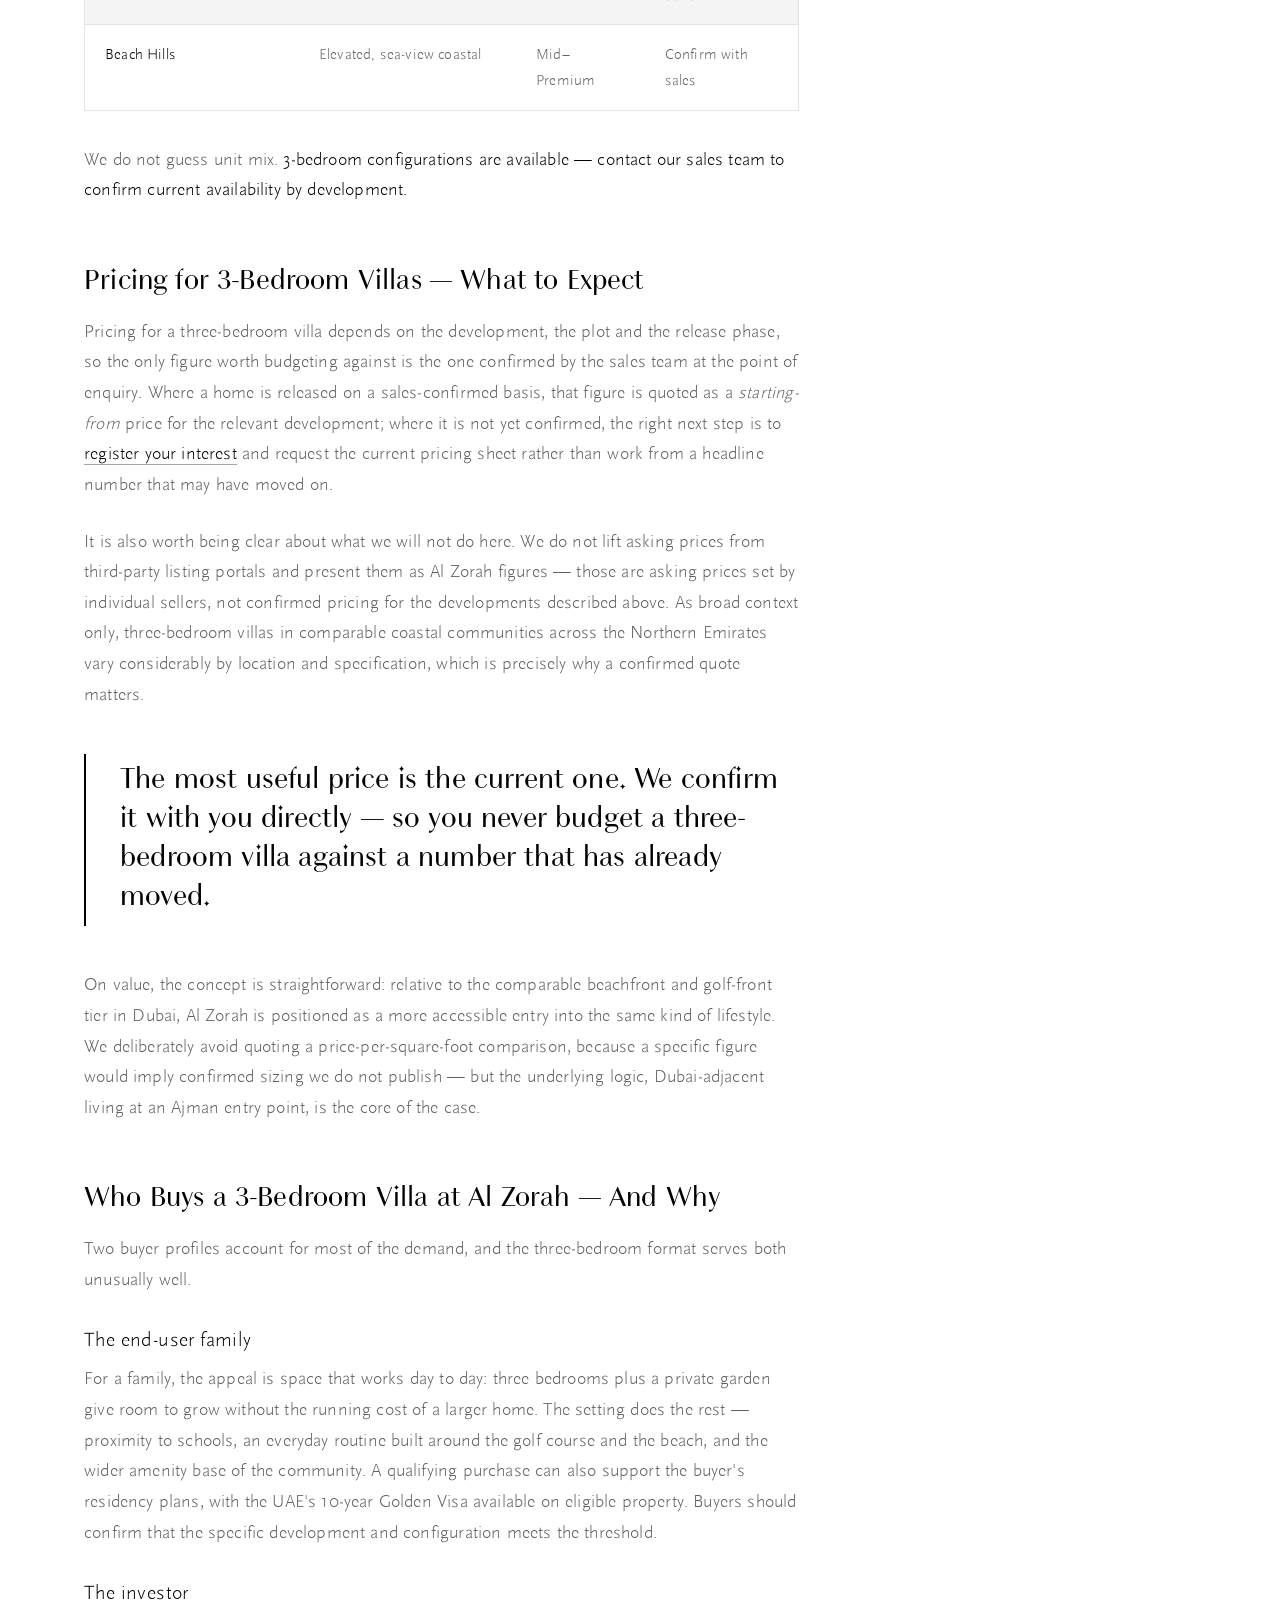
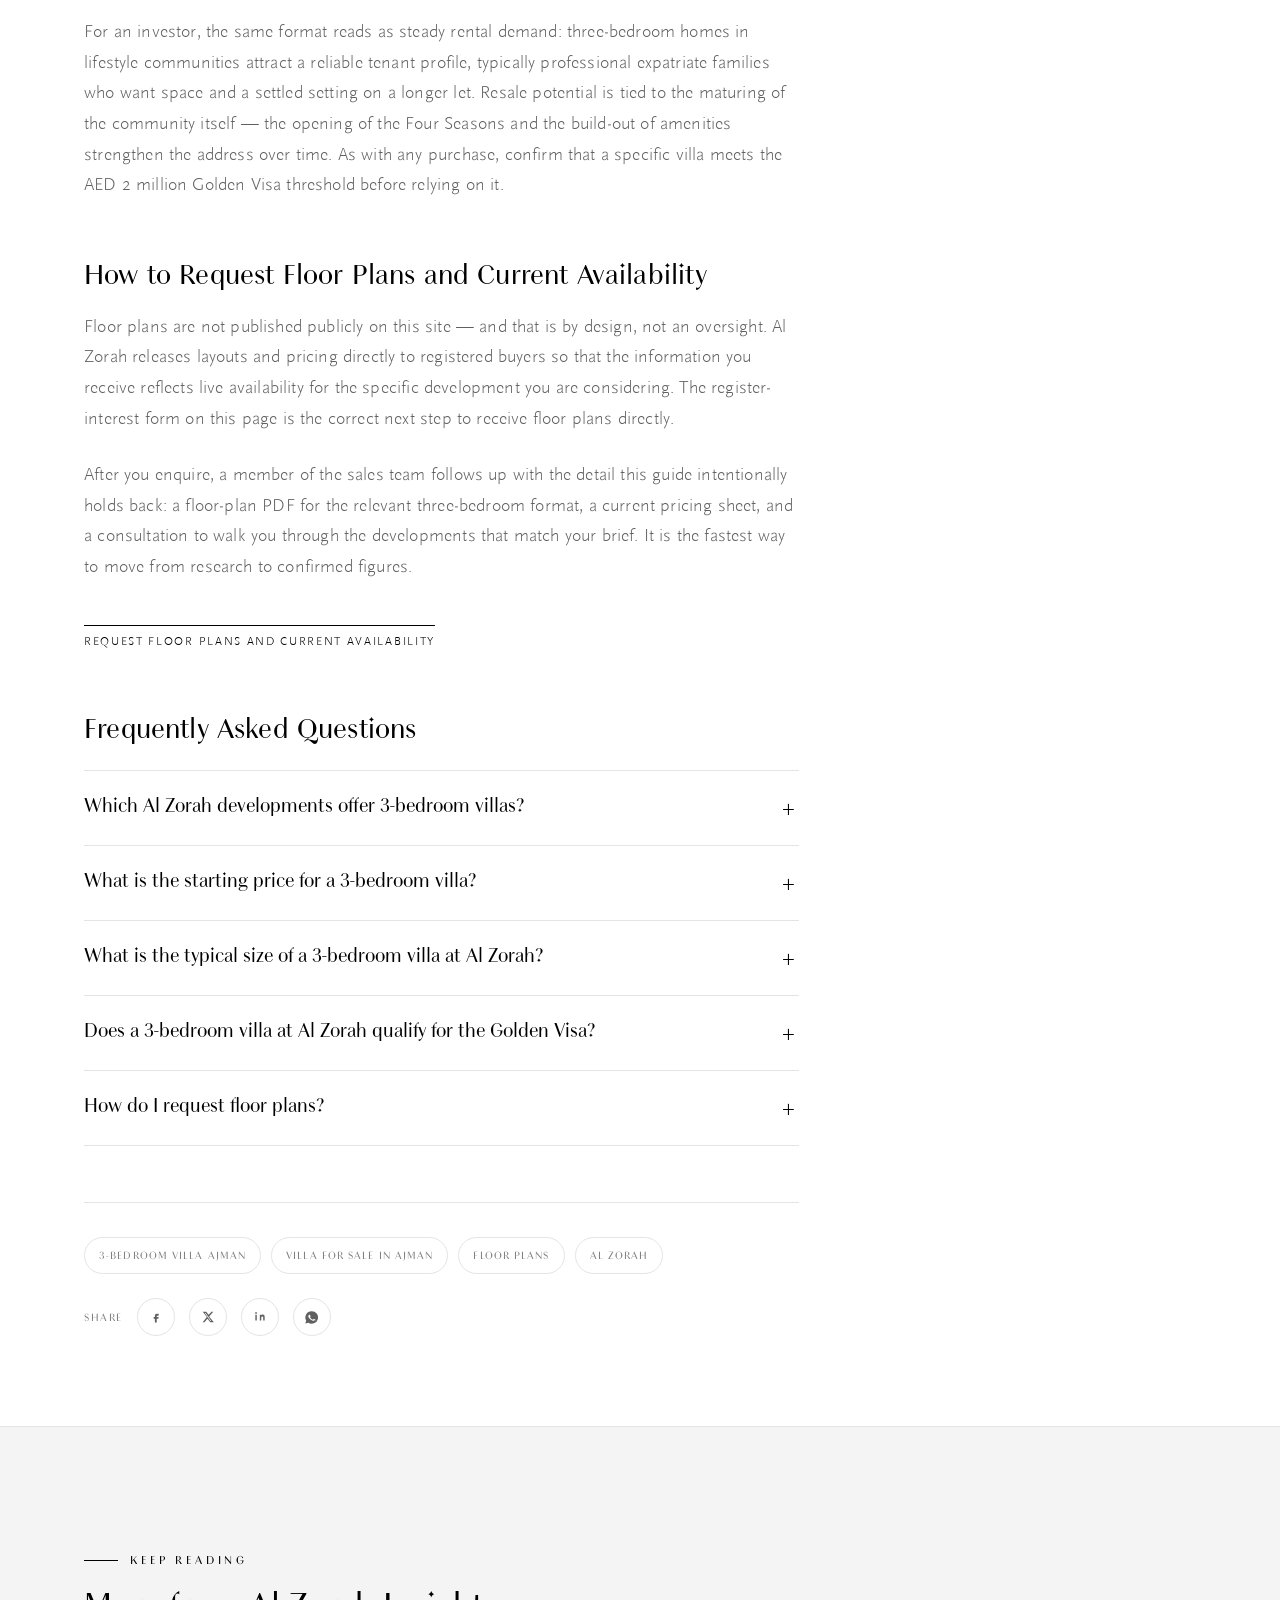
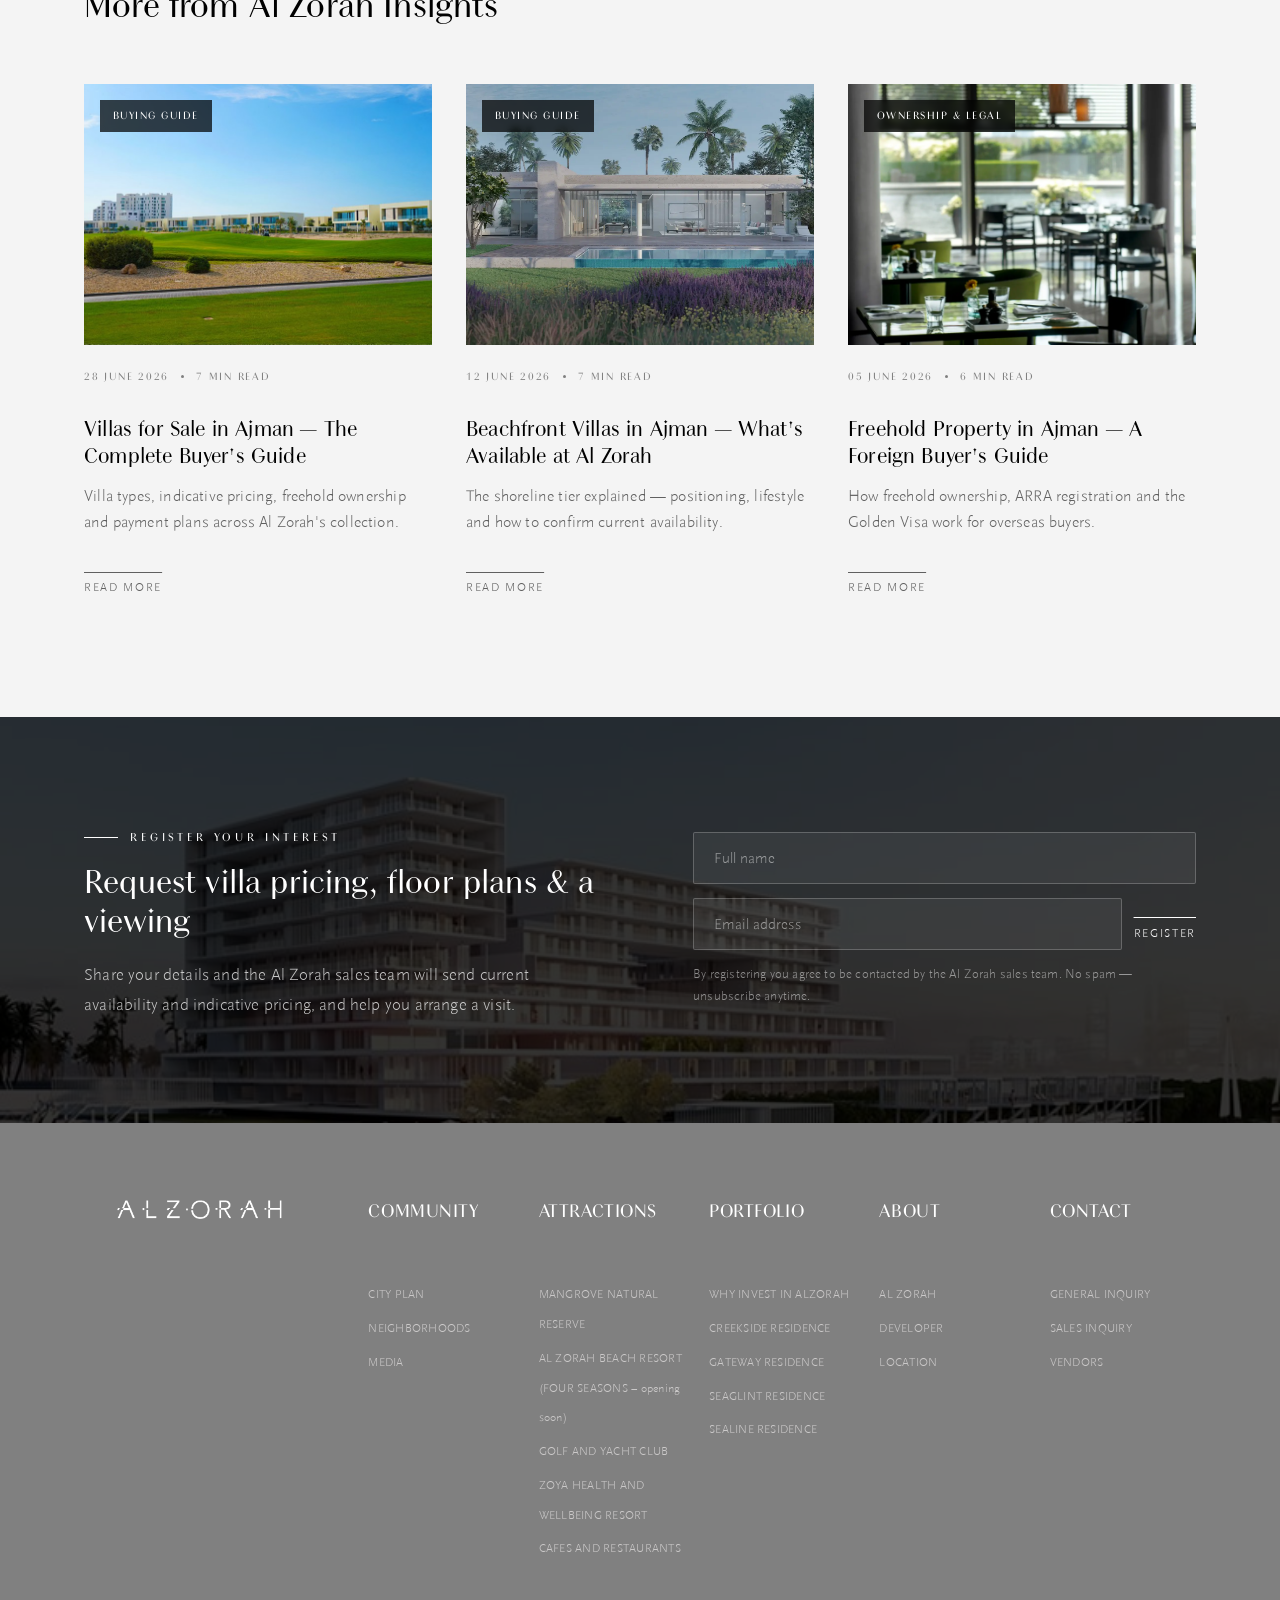
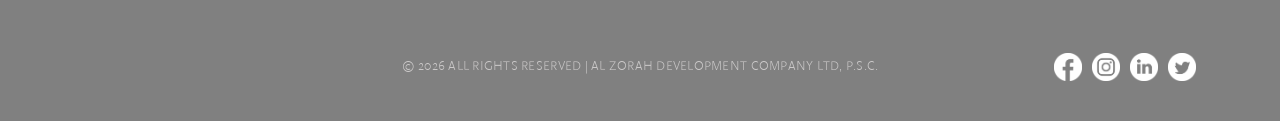
==== commit 9fd6374f: "Replicate alzorahcity.com footer + convert CTAs to "explore" style - Rebuild footer to match the liv" ====
--- a/blog-3-bedroom-villas.html
+++ b/blog-3-bedroom-villas.html
@@ -319,58 +319,65 @@
 <!-- ============================ FOOTER ============================ -->
 <footer class="site-footer">
   <div class="wrap">
-    <div class="footer-top">
-      <div class="footer-brand">
+    <div class="footer-grid">
+      <a class="footer-brand" href="https://alzorahcity.com" aria-label="Al Zorah">
         <img src="assets/img/logo.png" alt="Al Zorah">
-        <p>A 12 sq km master-planned waterfront community in Ajman, UAE — golf, marina, wellness and a protected mangrove reserve, moments from Dubai.</p>
-        <div class="footer-social">
-          <a href="https://www.facebook.com/AlZorah" aria-label="Facebook"><img src="assets/img/social/facebook.png" alt=""></a>
-          <a href="https://www.instagram.com/alzorah/" aria-label="Instagram"><img src="assets/img/social/instagram.png" alt=""></a>
-          <a href="https://twitter.com/AlZorahUAE" aria-label="X"><img src="assets/img/social/twitter.png" alt=""></a>
-          <a href="#" aria-label="LinkedIn"><img src="assets/img/social/linkedin-1.png" alt=""></a>
-          <a href="#" aria-label="WhatsApp"><img src="assets/img/social/whatsapp.png" alt=""></a>
-        </div>
-      </div>
-      <div class="footer-col">
-        <h5>Community</h5>
-        <ul>
-          <li><a href="https://alzorahcity.com/city-plan">City Plan</a></li>
-          <li><a href="https://alzorahcity.com/community">Neighborhoods</a></li>
-          <li><a href="https://alzorahcity.com/media">Media</a></li>
-          <li><a href="index.html">Insights</a></li>
-        </ul>
-      </div>
-      <div class="footer-col">
-        <h5>Attractions</h5>
-        <ul>
-          <li><a href="https://alzorahcity.com/mangrove-natural-reserve">Mangrove Reserve</a></li>
-          <li><a href="https://alzorahcity.com/hotels">Four Seasons Resort</a></li>
-          <li><a href="https://alzorahcity.com/golf-club">Golf &amp; Yacht Club</a></li>
-          <li><a href="https://alzorahcity.com/restaurant">Cafés &amp; Restaurants</a></li>
-        </ul>
-      </div>
-      <div class="footer-col">
-        <h5>Portfolio</h5>
-        <ul>
-          <li><a href="https://alzorahcity.com/invest">Why Invest</a></li>
-          <li><a href="https://alzorahcity.com/seaglint">Seaglint Residence</a></li>
-          <li><a href="https://alzorahcity.com/sealine-residence">Sealine Residence</a></li>
-          <li><a href="https://alzorahcity.com/creekside_residence">Creekside Residence</a></li>
-        </ul>
-      </div>
-      <div class="footer-col">
-        <h5>About</h5>
-        <ul>
-          <li><a href="https://alzorahcity.com/about-us">Al Zorah</a></li>
-          <li><a href="https://alzorahcity.com/developer">Developer</a></li>
-          <li><a href="https://alzorahcity.com/location">Location</a></li>
-          <li><a href="#register">Contact Sales</a></li>
-        </ul>
-      </div>
+      </a>
+      <nav class="footer-cols" aria-label="Footer">
+        <div class="footer-col">
+          <h5>COMMUNITY</h5>
+          <ul>
+            <li><a href="https://alzorahcity.com/city-plan">CITY PLAN</a></li>
+            <li><a href="https://alzorahcity.com/community">NEIGHBORHOODS</a></li>
+            <li><a href="https://alzorahcity.com/media">MEDIA</a></li>
+          </ul>
+        </div>
+        <div class="footer-col">
+          <h5>ATTRACTIONS</h5>
+          <ul>
+            <li><a href="https://alzorahcity.com/mangrove-natural-reserve">MANGROVE NATURAL RESERVE</a></li>
+            <li><a href="https://alzorahcity.com/hotels">AL ZORAH BEACH RESORT (FOUR SEASONS &ndash; opening soon)</a></li>
+            <li><a href="https://alzorahcity.com/golf-club">GOLF AND YACHT CLUB</a></li>
+            <li><a href="https://alzorahcity.com/zoya-health-&amp;-wellbeing-resort">ZOYA HEALTH AND WELLBEING RESORT</a></li>
+            <li><a href="https://alzorahcity.com/restaurant">CAFES AND RESTAURANTS</a></li>
+          </ul>
+        </div>
+        <div class="footer-col">
+          <h5>PORTFOLIO</h5>
+          <ul>
+            <li><a href="https://alzorahcity.com/invest">WHY INVEST IN ALZORAH</a></li>
+            <li><a href="https://alzorahcity.com/creekside_residence">CREEKSIDE RESIDENCE</a></li>
+            <li><a href="https://alzorahcity.com/gateway-porto-al-zorah">GATEWAY RESIDENCE</a></li>
+            <li><a href="https://alzorahcity.com/seaglint">SEAGLINT RESIDENCE</a></li>
+            <li><a href="https://alzorahcity.com/sealine-residence">SEALINE RESIDENCE</a></li>
+          </ul>
+        </div>
+        <div class="footer-col">
+          <h5>ABOUT</h5>
+          <ul>
+            <li><a href="https://alzorahcity.com/about-us">AL ZORAH</a></li>
+            <li><a href="https://alzorahcity.com/developer">DEVELOPER</a></li>
+            <li><a href="https://alzorahcity.com/location">LOCATION</a></li>
+          </ul>
+        </div>
+        <div class="footer-col">
+          <h5>CONTACT</h5>
+          <ul>
+            <li><a href="#register">GENERAL INQUIRY</a></li>
+            <li><a href="#register">SALES INQUIRY</a></li>
+            <li><a href="#register">VENDORS</a></li>
+          </ul>
+        </div>
+      </nav>
     </div>
     <div class="footer-bottom">
-      <span>© <span data-year>2026</span> Al Zorah Development. All rights reserved.</span>
-      <span>Ajman · United Arab Emirates</span>
+      <p class="copyright">&copy; <span data-year>2026</span> ALL RIGHTS RESERVED | AL ZORAH DEVELOPMENT COMPANY LTD, P.S.C.</p>
+      <div class="footer-social">
+        <a href="https://www.facebook.com/AlZorah" aria-label="Facebook"><img src="assets/img/social/facebook.png" alt=""></a>
+        <a href="https://www.instagram.com/alzorah/" aria-label="Instagram"><img src="assets/img/social/instagram.png" alt=""></a>
+        <a href="https://www.linkedin.com/company/al-zorah-development-private-company" aria-label="LinkedIn"><img src="assets/img/social/linkedin-1.png" alt=""></a>
+        <a href="https://twitter.com/AlZorahUAE" aria-label="X"><img src="assets/img/social/twitter.png" alt=""></a>
+      </div>
     </div>
   </div>
 </footer>
--- a/assets/css/blog.css
+++ b/assets/css/blog.css
@@ -37,7 +37,6 @@
     --bg:         #ffffff;
     --bg-soft:    #f4f4f4;   /* neutral off-white section band         */
     --footer-bg:  #808080;   /* footer grey — matches alzorahcity.com  */
-    --footer-line:rgba(255,255,255,0.28); /* hairlines on grey footer  */
 
     /* Monochrome only — black / white / grey across every page.
        (Brand greens/blues from the guidelines are intentionally not
@@ -102,59 +101,57 @@
 .eyebrow.centered { justify-content: center; }
 .display { font-family: var(--font-display); }
 
-/* ----------  Buttons  ---------- */
+/* ----------  CTAs — "explore" style (thin line above an uppercase
+   label), matching alzorahcity.com. Text-only, no box.  ---------- */
 .btn {
-    --bg-btn: var(--ink);
-    --fg-btn: #fff;
-    display: inline-flex;
-    align-items: center;
-    gap: 12px;
-    font-family: var(--font-label);
+    --cta: var(--ink);                 /* line + label colour           */
+    display: inline-block;
+    font-family: var(--font-body);
     text-transform: uppercase;
-    letter-spacing: 0.18em;
+    letter-spacing: 0.14em;
     font-size: 12px;
-    padding: 16px 30px;
-    background: var(--bg-btn);
-    color: var(--fg-btn);
-    border: 1px solid var(--bg-btn);
-    border-radius: var(--radius);
-    transition: all 0.3s var(--ease);
+    font-weight: 400;
+    color: var(--cta);
+    background: transparent;
+    border: 0;
+    padding: 22px 0 2px;               /* head-room for the line above  */
+    text-decoration: underline;
+    text-decoration-color: var(--cta);
+    text-decoration-thickness: 1px;
+    text-underline-offset: -1.65em;    /* lift the underline above text */
+    transition: opacity 0.25s var(--ease), color 0.25s var(--ease);
     white-space: nowrap;
-}
-.btn:hover { background: transparent; color: var(--bg-btn); }
-.btn--ghost {
-    background: transparent;
-    color: var(--ink);
-    border-color: var(--ink);
-}
-.btn--ghost:hover { background: var(--ink); color: #fff; }
-.btn--accent { --bg-btn: var(--accent); --fg-btn: #fff; }
-.btn--accent:hover { color: var(--accent); }
-/* "Register interest" — transparent on dark chrome, fills with brand mint on hover */
-.btn--on-dark { background: transparent; color: #fff; border-color: rgba(255,255,255,0.55); }
-.btn--on-dark:hover { background: var(--accent-bright); color: var(--ink); border-color: var(--accent-bright); }
-/* Newsletter submit sits on the dark band — keep it bright, not near-invisible teal */
-.cta-band .signup .btn--accent { --bg-btn: var(--accent-bright); --fg-btn: var(--ink); }
-.cta-band .signup .btn--accent:hover { color: var(--accent-bright); }
-.btn--wide { width: 100%; justify-content: center; }
-.btn .arrow { transition: transform 0.3s var(--ease); }
-.btn:hover .arrow { transform: translateX(4px); }
-
+    cursor: pointer;
+}
+.btn:hover { opacity: 0.6; }
+.btn .arrow { display: none; }         /* explore style is text-only    */
+
+/* CTAs on dark chrome (header, hero, CTA band, sidebar CTA) → white */
+.btn--on-dark,
+.cta-band .btn,
+.widget--cta .btn { --cta: #fff; }
+
+/* modifiers retained as no-ops so existing markup keeps working */
+.btn--ghost, .btn--accent, .btn--wide { background: transparent; border: 0; }
+
+/* "Read more" links — same explore style, one tier lighter (grey) */
 .textlink {
-    font-family: var(--font-label);
+    font-family: var(--font-body);
     text-transform: uppercase;
-    letter-spacing: 0.16em;
+    letter-spacing: 0.14em;
     font-size: 12px;
-    color: var(--ink);
-    display: inline-flex;
-    align-items: center;
-    gap: 10px;
-    border-bottom: 1px solid transparent;
-    padding-bottom: 3px;
-}
-.textlink .arrow { transition: transform 0.3s var(--ease); }
-.textlink:hover { color: var(--accent); }
-.textlink:hover .arrow { transform: translateX(5px); }
+    font-weight: 400;
+    color: var(--gray);
+    display: inline-block;
+    padding-top: 20px;
+    text-decoration: underline;
+    text-decoration-color: currentColor;
+    text-decoration-thickness: 1px;
+    text-underline-offset: -1.55em;
+    transition: color 0.25s var(--ease);
+}
+.textlink .arrow { display: none; }
+.textlink:hover { color: var(--ink); }
 
 /* =====================================================================
    HEADER  (dark ink chrome — matches the site's dark hero + footer)
@@ -450,44 +447,54 @@
 .signup small { color: rgba(255,255,255,0.5); font-size: 12.5px; }
 
 /* =====================================================================
-   FOOTER  (grey #808080 — mirrors alzorahcity.com: white headings,
-            light-grey links, white hover)
-   ===================================================================== */
-.site-footer { background: var(--footer-bg); color: #ecebeb; }
-.footer-top {
+   FOOTER  (replicates alzorahcity.com — grey #808080, logo + 5 link
+            columns, centred copyright, white social badges bottom-right)
+   ===================================================================== */
+.site-footer { background: var(--footer-bg); color: #cbc9c9; }
+.footer-grid {
     display: grid;
-    grid-template-columns: 1.4fr repeat(4, 1fr);
-    gap: 40px;
-    padding-block: clamp(56px, 7vw, 88px);
-    border-bottom: 1px solid var(--footer-line);
-}
-.footer-brand img { width: 200px; margin-bottom: 26px; }
-.footer-brand p { font-size: 14.5px; line-height: 1.75; color: rgba(255,255,255,0.85); max-width: 320px; }
-.footer-social { display: flex; gap: 12px; margin-top: 26px; }
-.footer-social a {
-    width: 40px; height: 40px;
-    background: rgba(255,255,255,0.14);
-    border: 1px solid rgba(255,255,255,0.45);
-    display: inline-flex; align-items: center; justify-content: center;
-    border-radius: 50%; transition: all 0.25s var(--ease);
-}
-.footer-social a:hover { background: #fff; border-color: #fff; }
-.footer-social img { width: 15px; height: 15px; margin: auto; filter: brightness(0) invert(1); transition: filter 0.25s var(--ease); }
-.footer-social a:hover img { filter: brightness(0); }
+    grid-template-columns: minmax(200px, 1fr) 3.5fr;
+    gap: 40px 48px;
+    padding-top: clamp(48px, 6vw, 78px);
+}
+.footer-brand { padding-left: clamp(0px, 2.6vw, 40px); }
+.footer-brand img { width: 165px; height: auto; }
+.footer-cols {
+    display: grid;
+    grid-template-columns: repeat(5, 1fr);
+    gap: 24px;
+    align-items: start;
+}
 .footer-col h5 {
-    font-family: var(--font-label);
-    text-transform: uppercase; letter-spacing: 0.18em;
-    font-size: 12px; color: #fff; margin-bottom: 22px;
-}
-.footer-col ul { list-style: none; display: flex; flex-direction: column; gap: 13px; }
-.footer-col a { font-size: 13.5px; color: #dcdbdb; }
+    font-family: var(--font-label);   /* ChongModern — as live site */
+    text-transform: none; letter-spacing: 0.03em;
+    font-size: 19px; color: #fff; font-weight: 400;
+    margin-bottom: 58px;
+}
+.footer-col ul { list-style: none; display: flex; flex-direction: column; gap: 4px; }
+.footer-col a {
+    font-family: var(--font-body);     /* ScalaSans — no uppercase transform */
+    text-transform: none; letter-spacing: 0.02em;
+    font-size: 12px; line-height: 1.55; color: #cbc9c9;
+    transition: color 0.25s var(--ease);
+}
 .footer-col a:hover { color: #fff; }
 .footer-bottom {
-    display: flex; justify-content: space-between; align-items: center; flex-wrap: wrap; gap: 12px;
-    padding-block: 26px;
-    font-size: 12.5px; color: rgba(255,255,255,0.72);
-}
-.footer-bottom a:hover { color: #fff; }
+    display: grid;
+    grid-template-columns: 1fr auto 1fr;
+    align-items: center; gap: 20px;
+    padding-block: clamp(48px, 7vw, 96px) 40px;
+}
+.footer-bottom .copyright {
+    grid-column: 2; margin: 0; text-align: center;
+    font-family: var(--font-body);
+    text-transform: none; letter-spacing: 0.02em;
+    font-size: 13px; color: #cbc9c9;
+}
+.footer-social { grid-column: 3; justify-self: end; display: flex; gap: 10px; }
+.footer-social a { display: inline-flex; transition: opacity 0.25s var(--ease); }
+.footer-social a:hover { opacity: 0.8; }
+.footer-social img { width: 28px; height: 28px; }
 
 /* =====================================================================
    ARTICLE PAGE
@@ -561,9 +568,9 @@
     letter-spacing: 0.02em;
 }
 .prose a { color: var(--accent-deep); border-bottom: 1px solid rgba(0,0,0,0.35); }
-/* buttons inside prose must not inherit the text-link colour/underline */
-.prose a.btn { color: var(--fg-btn); border-bottom: 0; }
-.prose a.btn:hover { color: var(--bg-btn); }
+/* buttons inside prose must not inherit the text-link bottom underline */
+.prose a.btn { color: var(--cta); border-bottom: 0; }
+.prose a.btn:hover { color: var(--cta); }
 .prose a:hover { border-color: var(--accent-deep); }
 .prose ul, .prose ol { margin: 0 0 26px; padding-left: 4px; list-style: none; }
 .prose ul li, .prose ol li { position: relative; padding-left: 30px; margin-bottom: 13px; color: var(--gray); }
@@ -733,8 +740,9 @@
    ===================================================================== */
 @media (max-width: 1080px) {
     .card-grid { grid-template-columns: repeat(2, 1fr); }
-    .footer-top { grid-template-columns: 1fr 1fr 1fr; }
-    .footer-brand { grid-column: 1 / -1; }
+    .footer-grid { grid-template-columns: 1fr; gap: 32px; }
+    .footer-cols { grid-template-columns: repeat(3, 1fr); gap: 28px 24px; }
+    .footer-col h5 { margin-bottom: 24px; }
     .article-layout { grid-template-columns: 1fr; }
     .sidebar { position: static; flex-direction: row; flex-wrap: wrap; }
     .sidebar .widget { flex: 1 1 260px; }
@@ -761,7 +769,10 @@
 @media (max-width: 620px) {
     body { font-size: 16px; }
     .card-grid { grid-template-columns: 1fr; }
-    .footer-top { grid-template-columns: 1fr 1fr; }
+    .footer-cols { grid-template-columns: 1fr 1fr; }
+    .footer-bottom { grid-template-columns: 1fr; justify-items: center; gap: 24px; text-align: center; }
+    .footer-bottom .copyright { grid-column: 1; }
+    .footer-social { grid-column: 1; justify-self: center; }
     .keyfacts dl { grid-template-columns: 1fr; }
     .hero__meta { gap: 26px; }
     .article-foot { flex-direction: column; align-items: flex-start; }
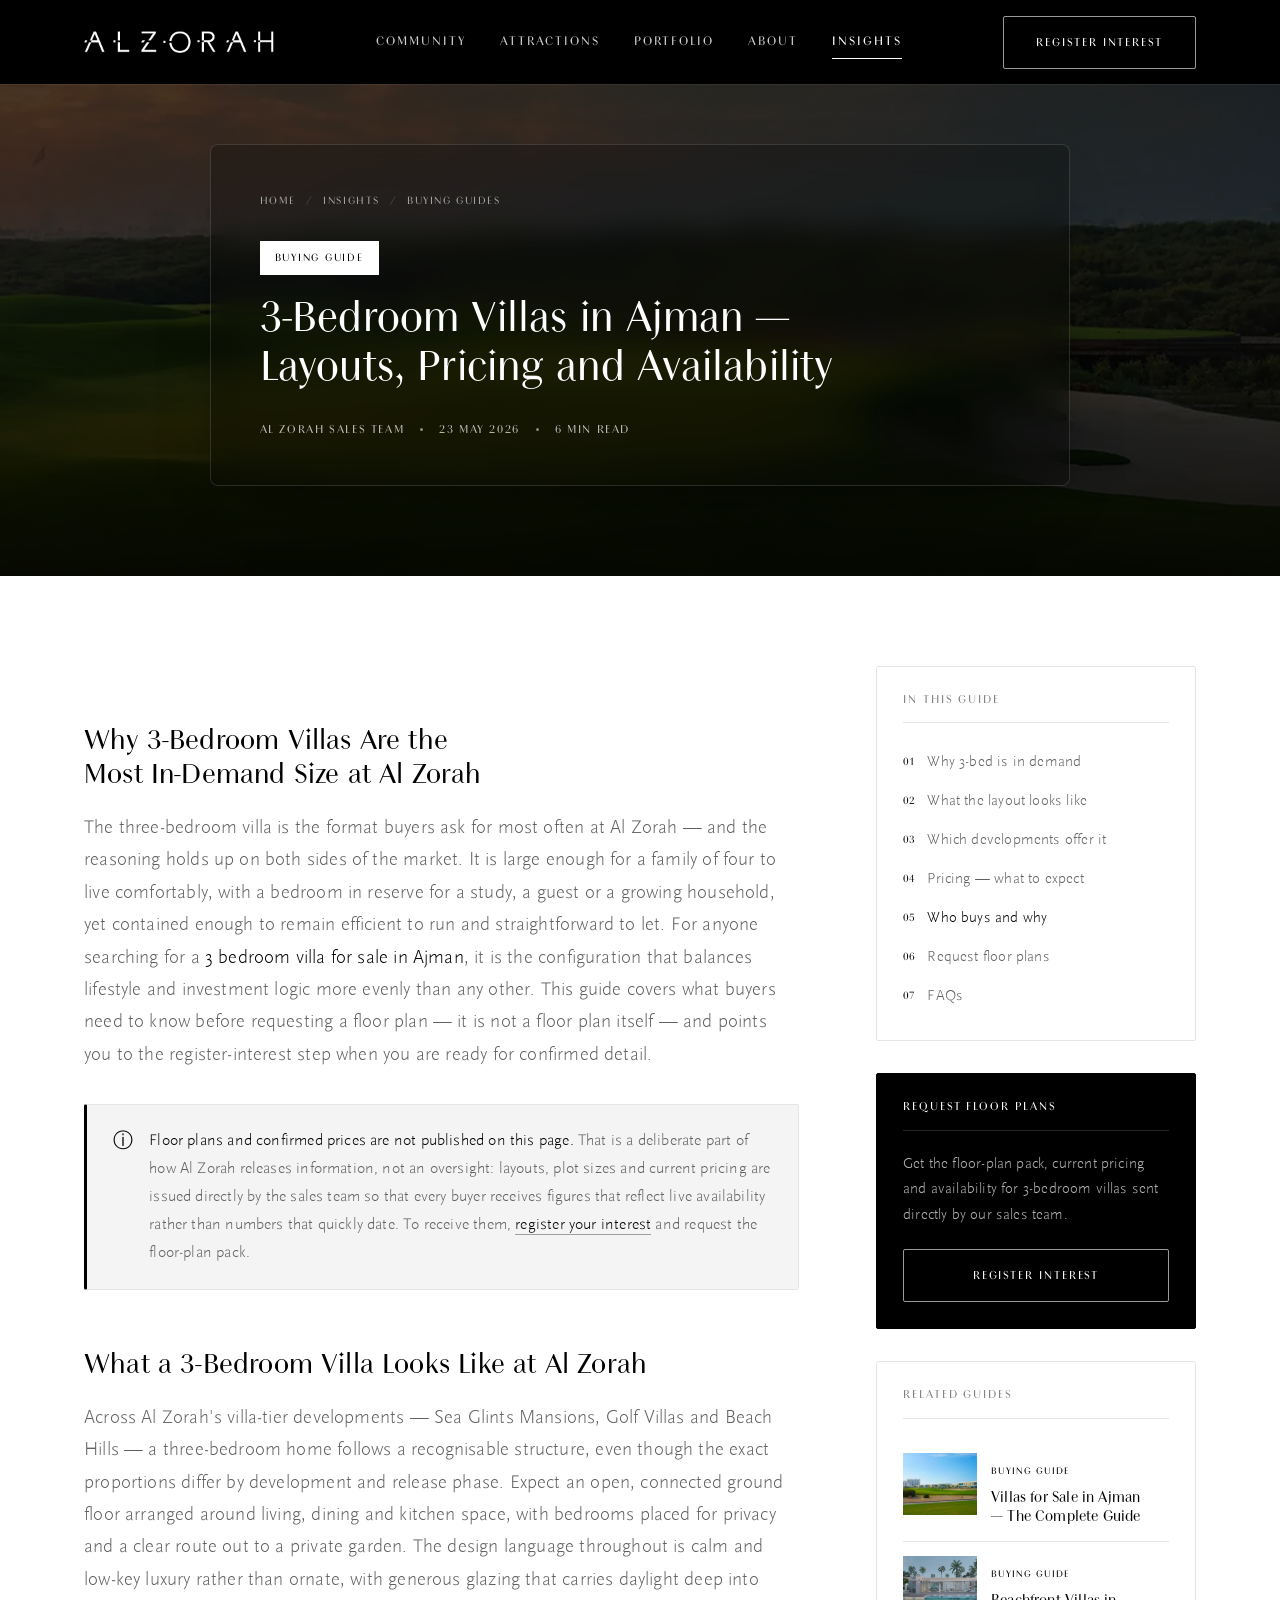
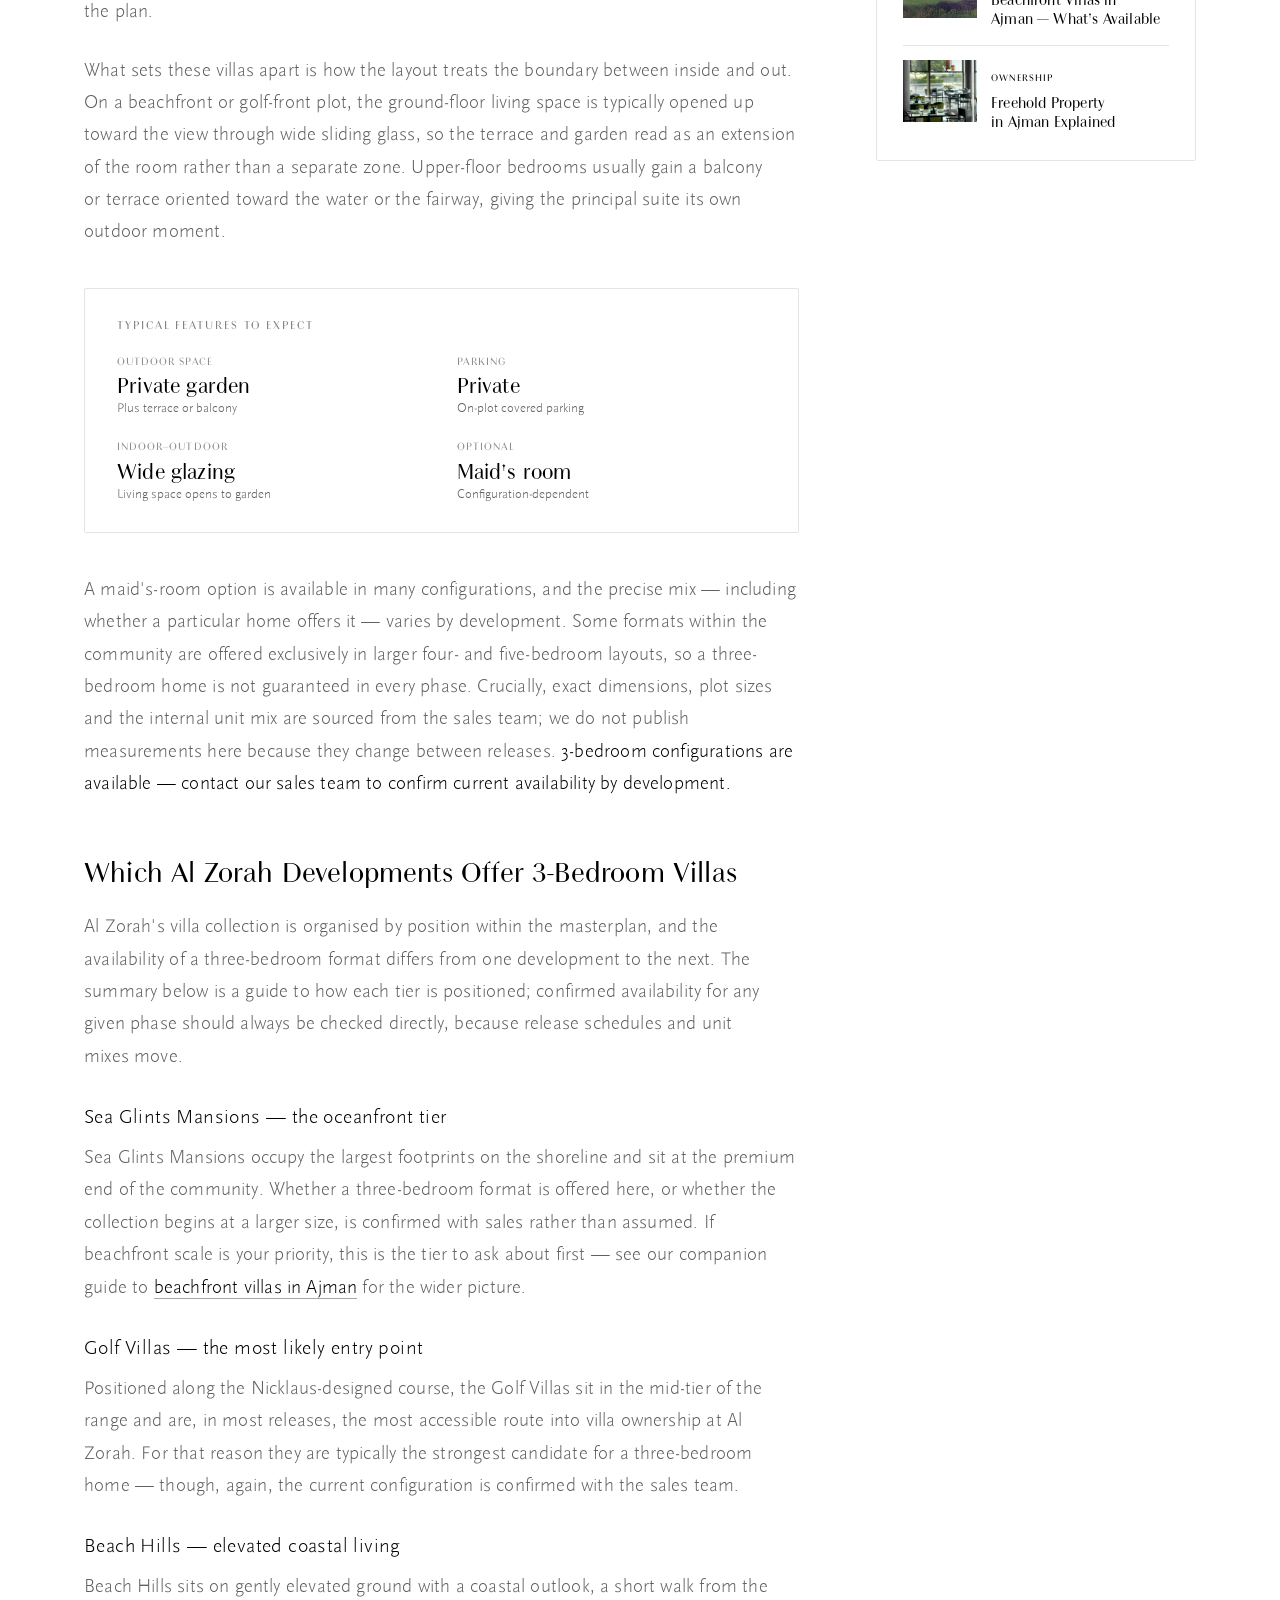
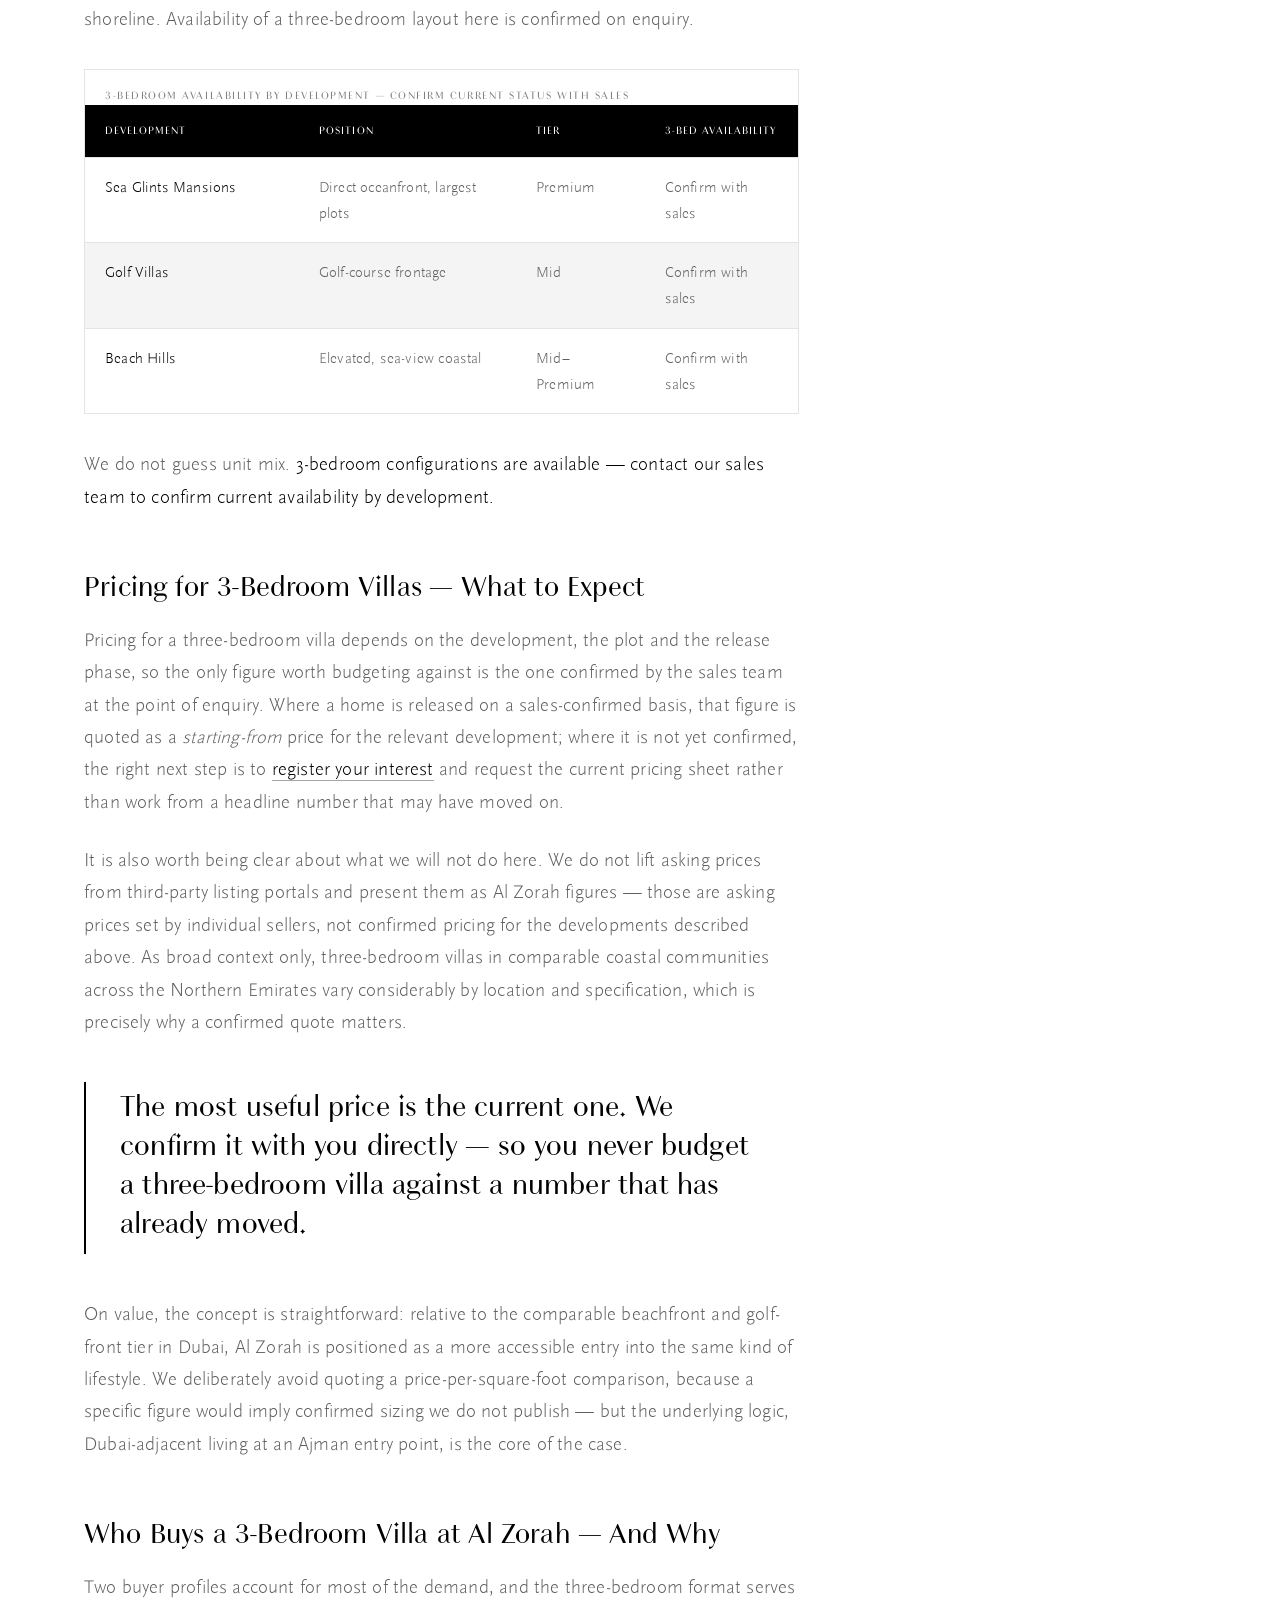
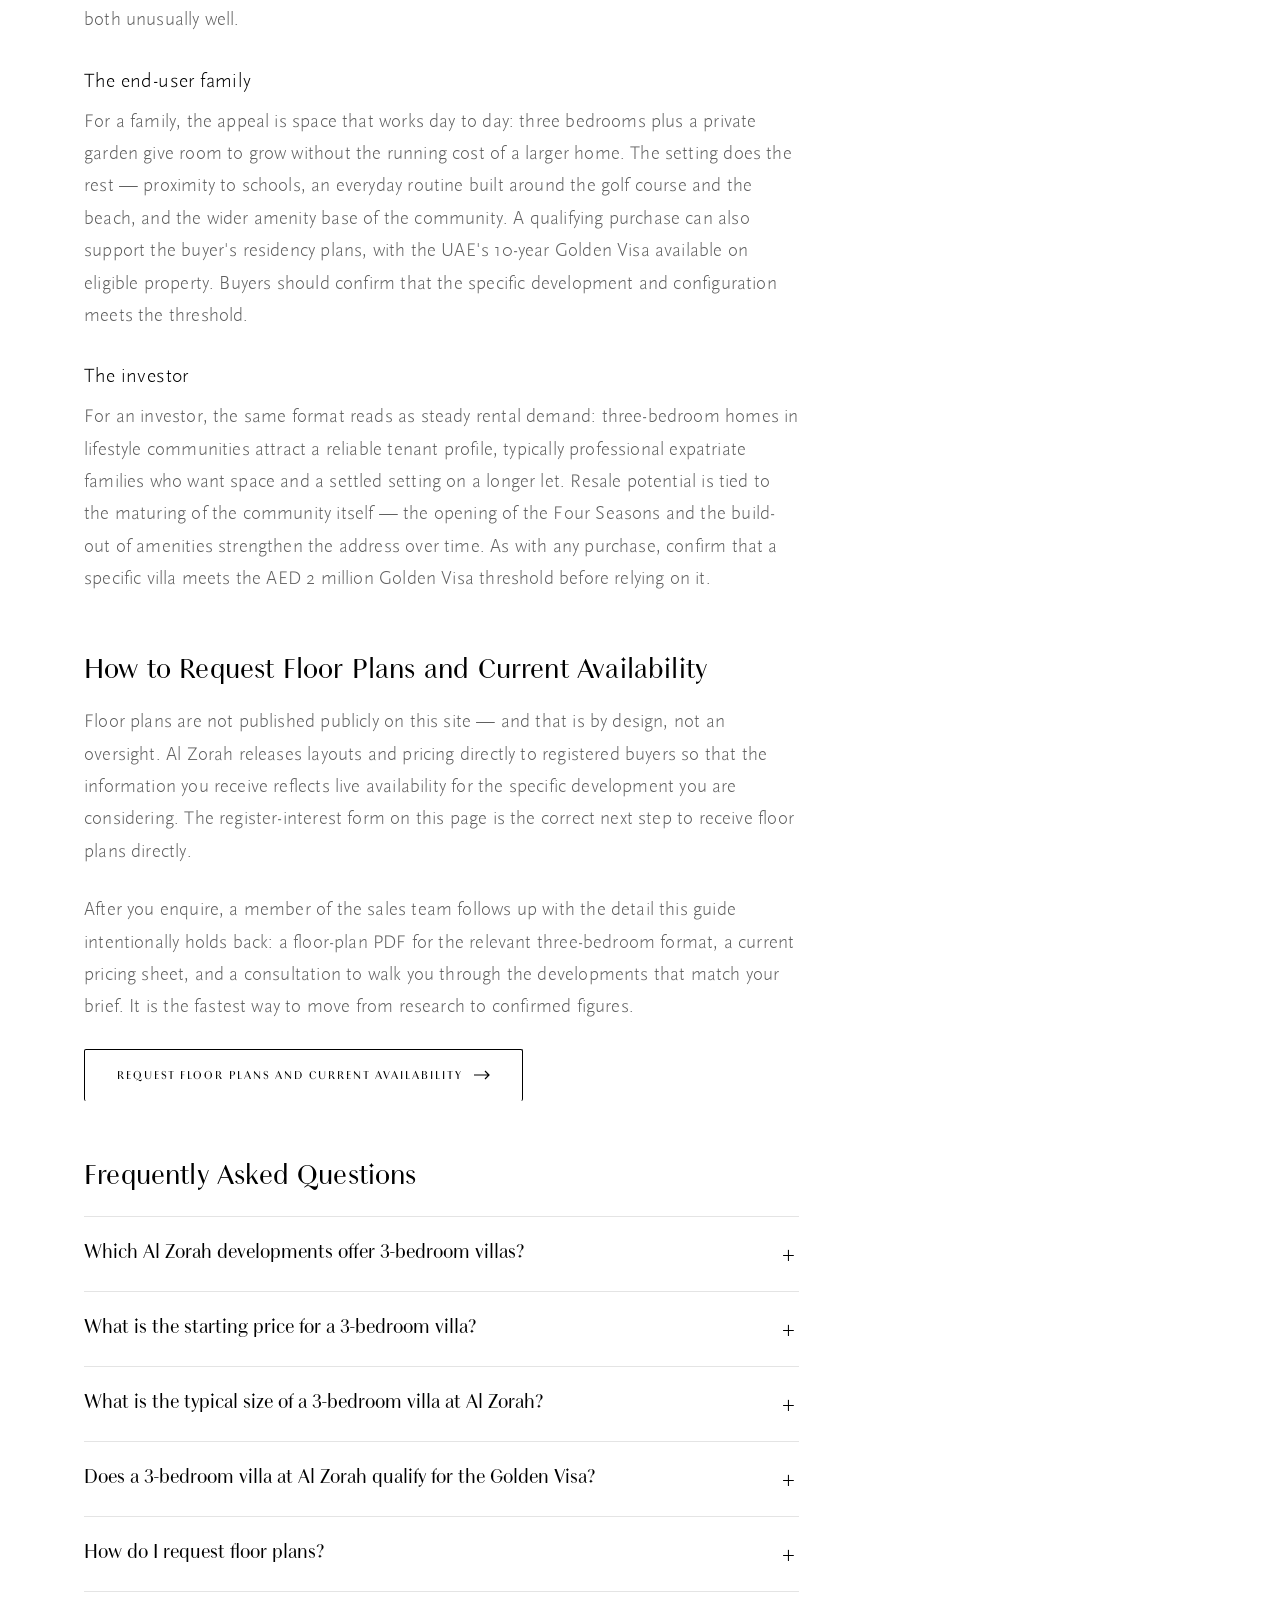
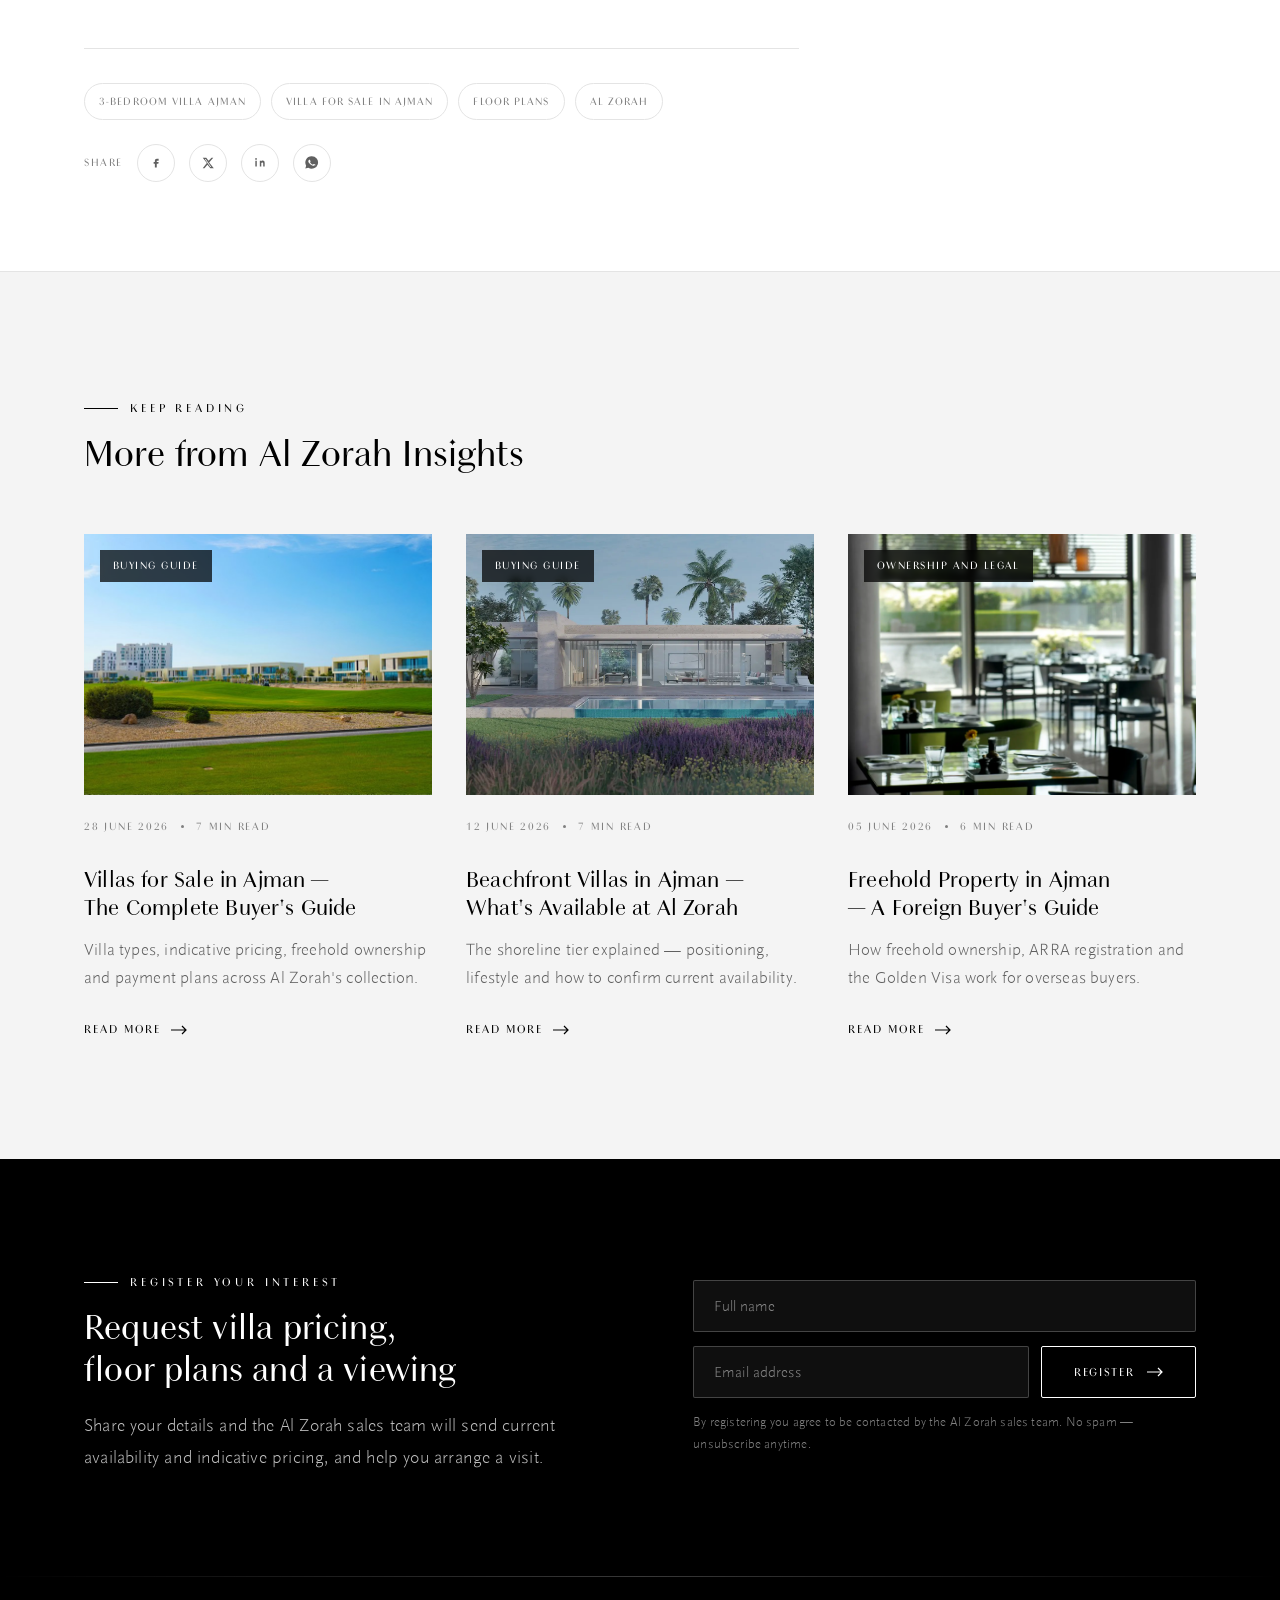
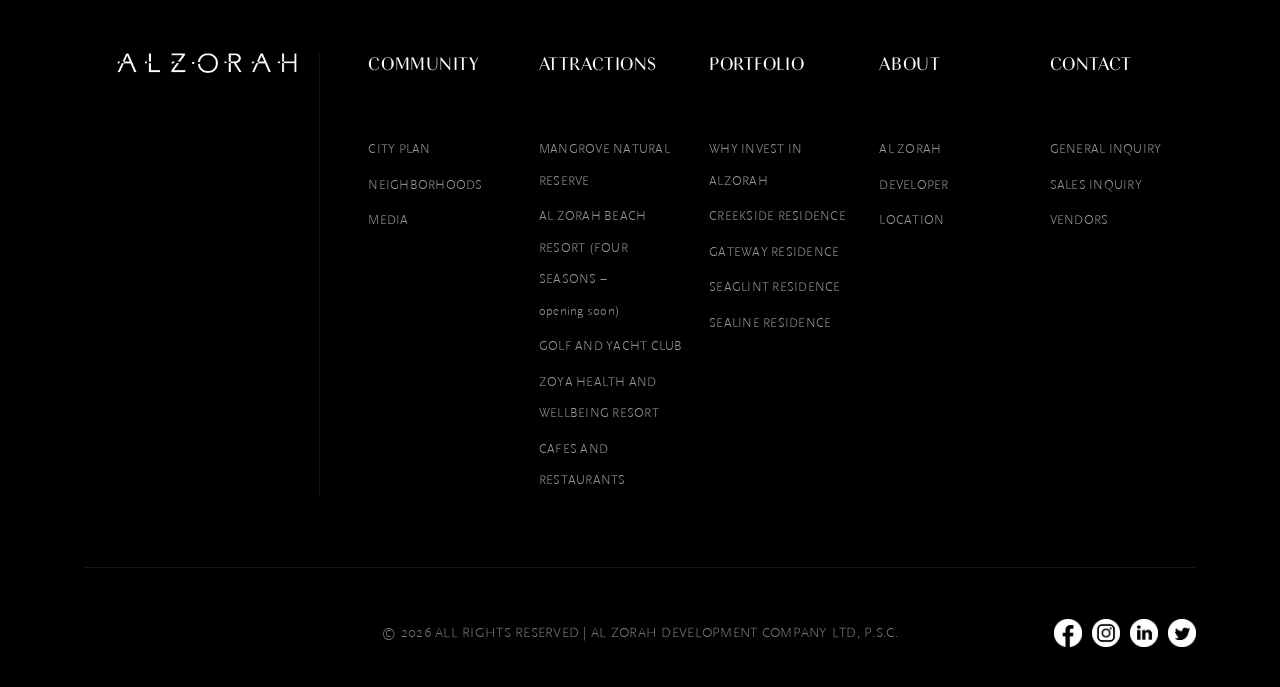
==== commit 56b04c4d: "New logo, black register + footer, "and" titles, orphan/type fixes - Swap all-page logo to new ALZOR" ====
--- a/blog-3-bedroom-villas.html
+++ b/blog-3-bedroom-villas.html
@@ -3,7 +3,7 @@
 <head>
 <meta charset="UTF-8">
 <meta name="viewport" content="width=device-width, initial-scale=1.0">
-<title>3-Bedroom Villas in Ajman — Layouts, Pricing &amp; Availability | Al Zorah</title>
+<title>3-Bedroom Villas in Ajman — Layouts, Pricing and Availability | Al Zorah</title>
 <meta name="description" content="A practical guide to 3-bedroom villas in Ajman at Al Zorah: what the layout typically includes, which developments offer them, what to expect on pricing, and how to request floor plans.">
 <link rel="preconnect" href="https://alzorahcity.com">
 <link rel="icon" href="assets/img/favicon.png">
@@ -42,7 +42,7 @@
       <a href="index.html">Buying Guides</a>
     </nav>
     <span class="tag-pill">Buying Guide</span>
-    <h1>3-Bedroom Villas in Ajman — Layouts, Pricing &amp; Availability</h1>
+    <h1>3-Bedroom Villas in Ajman — Layouts, Pricing and Availability</h1>
     <div class="article-meta">
       <div class="author-chip">
         <span>Al Zorah Sales Team</span>
@@ -212,7 +212,7 @@
           <li><a href="#what-it-looks-like">What the layout looks like</a></li>
           <li><a href="#which-developments">Which developments offer it</a></li>
           <li><a href="#pricing">Pricing — what to expect</a></li>
-          <li><a href="#who-buys">Who buys &amp; why</a></li>
+          <li><a href="#who-buys">Who buys and why</a></li>
           <li><a href="#request-floor-plans">Request floor plans</a></li>
           <li><a href="#faq">FAQs</a></li>
         </ol>
@@ -280,7 +280,7 @@
           <svg class="arrow" width="16" height="10" viewBox="0 0 16 10" fill="none"><path d="M11 1l4 4-4 4M15 5H0" stroke="currentColor" stroke-width="1.2"/></svg></a></div>
       </article>
       <article class="card" data-reveal>
-        <a class="card__media" href="blog-freehold.html"><span class="card__tag">Ownership &amp; Legal</span>
+        <a class="card__media" href="blog-freehold.html"><span class="card__tag">Ownership and Legal</span>
           <img src="assets/img/freehold.webp" alt="Freehold property in Ajman"></a>
         <div class="post-meta"><span>05 June 2026</span><span class="dot"></span><span>6 min read</span></div>
         <h3><a href="blog-freehold.html">Freehold Property in Ajman — A Foreign Buyer's Guide</a></h3>
@@ -298,7 +298,7 @@
   <div class="wrap">
     <div data-reveal>
       <span class="eyebrow">Register Your Interest</span>
-      <h2>Request villa pricing, floor plans &amp; a viewing</h2>
+      <h2>Request villa pricing, floor plans and a viewing</h2>
       <p>Share your details and the Al Zorah sales team will send current availability and indicative pricing, and help you arrange a visit.</p>
     </div>
     <form class="signup" data-reveal onsubmit="return false;" aria-label="Register interest">
--- a/assets/css/blog.css
+++ b/assets/css/blog.css
@@ -36,7 +36,7 @@
     --line-soft:  #f1f1f1;
     --bg:         #ffffff;
     --bg-soft:    #f4f4f4;   /* neutral off-white section band         */
-    --footer-bg:  #808080;   /* footer grey — matches alzorahcity.com  */
+    --footer-bg:  #000000;   /* footer — solid black chrome            */
 
     /* Monochrome only — black / white / grey across every page.
        (Brand greens/blues from the guidelines are intentionally not
@@ -44,6 +44,16 @@
     --accent:      #000000;  /* accent on light surfaces → black      */
     --accent-deep: #000000;  /* prose links → black                   */
     --accent-bright:#ffffff; /* accent on dark surfaces → white       */
+
+    /* AZDC brand secondary/tertiary — opt-in per page via .theme-brand */
+    --forest:     #25362d;   /* Forest Green  (secondary)             */
+    --teal:       #285353;   /* Teal Green    (secondary)             */
+    --olive:      #425a3b;   /* Olive Green   (tertiary)              */
+    --lime:       #92da6c;   /* Fresh Lime    (tertiary)              */
+    --lime-soft:  #b7df85;   /* Soft Lime     (tertiary)              */
+    --frost:      #479297;   /* Frost Blue    (tertiary)              */
+    --mint:       #76d7c7;   /* Fresh Mint    (tertiary)              */
+    --aqua:       #99ecfb;   /* Light Aqua    (tertiary)              */
 
     --font-display: 'Monotype-Regular', 'Cormorant Garamond', Georgia, serif;
     --font-body:    'ScalaSans', 'Segoe UI', Roboto, Helvetica, Arial, sans-serif;
@@ -65,7 +75,7 @@
     background: var(--bg);
     color: var(--ink);
     font-family: var(--font-body);
-    font-size: 17px;
+    font-size: 18px;
     line-height: 1.75;
     font-weight: 400;
     letter-spacing: 0.01em;
@@ -74,7 +84,9 @@
 }
 img { max-width: 100%; display: block; }
 a { color: inherit; text-decoration: none; transition: color 0.25s var(--ease); }
-h1, h2, h3, h4, h5, h6 { margin: 0 0 0.6em; color: var(--ink); font-weight: 400; line-height: 1.15; }
+h1, h2, h3, h4, h5, h6 { margin: 0 0 0.6em; color: var(--ink); font-weight: 400; line-height: 1.15; text-wrap: balance; }
+/* Kill orphans/widows: balanced headings, tidy trailing lines in prose */
+p, li, dd, small, figcaption, blockquote { text-wrap: pretty; }
 ul, ol { margin: 0; padding: 0; }
 button { font-family: inherit; cursor: pointer; }
 ::selection { background: var(--ink); color: #fff; }
@@ -101,57 +113,53 @@
 .eyebrow.centered { justify-content: center; }
 .display { font-family: var(--font-display); }
 
-/* ----------  CTAs — "explore" style (thin line above an uppercase
-   label), matching alzorahcity.com. Text-only, no box.  ---------- */
+/* ----------  Buttons — box CTAs: outline by default, opaque on hover  ---------- */
 .btn {
-    --cta: var(--ink);                 /* line + label colour           */
-    display: inline-block;
-    font-family: var(--font-body);
+    --bg-btn: var(--ink);
+    --fg-btn: #fff;
+    display: inline-flex;
+    align-items: center;
+    gap: 12px;
+    font-family: var(--font-label);
     text-transform: uppercase;
-    letter-spacing: 0.14em;
+    letter-spacing: 0.16em;
     font-size: 12px;
-    font-weight: 400;
-    color: var(--cta);
-    background: transparent;
-    border: 0;
-    padding: 22px 0 2px;               /* head-room for the line above  */
-    text-decoration: underline;
-    text-decoration-color: var(--cta);
-    text-decoration-thickness: 1px;
-    text-underline-offset: -1.65em;    /* lift the underline above text */
-    transition: opacity 0.25s var(--ease), color 0.25s var(--ease);
+    padding: 15px 32px;
+    background: transparent;           /* outline by default */
+    color: var(--bg-btn);
+    border: 1px solid var(--bg-btn);
+    border-radius: var(--radius);      /* box */
+    transition: all 0.3s var(--ease);
     white-space: nowrap;
     cursor: pointer;
 }
-.btn:hover { opacity: 0.6; }
-.btn .arrow { display: none; }         /* explore style is text-only    */
-
-/* CTAs on dark chrome (header, hero, CTA band, sidebar CTA) → white */
-.btn--on-dark,
-.cta-band .btn,
-.widget--cta .btn { --cta: #fff; }
-
-/* modifiers retained as no-ops so existing markup keeps working */
-.btn--ghost, .btn--accent, .btn--wide { background: transparent; border: 0; }
-
-/* "Read more" links — same explore style, one tier lighter (grey) */
+.btn:hover { background: var(--bg-btn); color: var(--fg-btn); }  /* opaque fill on hover */
+.btn--ghost { color: var(--ink); border-color: var(--ink); }
+.btn--accent { --bg-btn: var(--accent); --fg-btn: #fff; }
+/* "Register interest" on dark chrome — white outline, fills white on hover */
+.btn--on-dark { color: #fff; border-color: rgba(255,255,255,0.6); }
+.btn--on-dark:hover { background: #fff; color: var(--ink); border-color: #fff; }
+/* Newsletter submit on the dark band — white outline → filled white */
+.cta-band .signup .btn--accent { --bg-btn: #fff; --fg-btn: var(--ink); }
+.btn--wide { width: 100%; justify-content: center; }
+.btn .arrow { transition: transform 0.3s var(--ease); }
+.btn:hover .arrow { transform: translateX(4px); }
+
 .textlink {
-    font-family: var(--font-body);
+    font-family: var(--font-label);
     text-transform: uppercase;
-    letter-spacing: 0.14em;
+    letter-spacing: 0.16em;
     font-size: 12px;
-    font-weight: 400;
-    color: var(--gray);
-    display: inline-block;
-    padding-top: 20px;
-    text-decoration: underline;
-    text-decoration-color: currentColor;
-    text-decoration-thickness: 1px;
-    text-underline-offset: -1.55em;
-    transition: color 0.25s var(--ease);
-}
-.textlink .arrow { display: none; }
-.textlink:hover { color: var(--ink); }
+    color: var(--ink);
+    display: inline-flex;
+    align-items: center;
+    gap: 10px;
+    border-bottom: 1px solid transparent;
+    padding-bottom: 3px;
+}
+.textlink .arrow { transition: transform 0.3s var(--ease); }
+.textlink:hover { border-bottom-color: currentColor; }
+.textlink:hover .arrow { transform: translateX(5px); }
 
 /* =====================================================================
    HEADER  (dark ink chrome — matches the site's dark hero + footer)
@@ -175,7 +183,7 @@
     justify-content: space-between;
     gap: 24px;
 }
-.brand img { width: 172px; height: auto; }
+.brand img { width: 190px; height: auto; }
 .main-nav { display: flex; align-items: center; gap: 34px; }
 .main-nav a {
     font-family: var(--font-label);
@@ -213,12 +221,12 @@
    ===================================================================== */
 .hero {
     position: relative;
-    min-height: 58vh;
+    min-height: 94vh;
     display: flex;
     align-items: flex-end;
     color: #fff;
-    padding-bottom: clamp(40px, 6vw, 76px);
-    padding-top: calc(var(--header-h) + 32px);
+    padding-top: calc(var(--header-h) + 28px);
+    padding-bottom: 0;
     background: var(--ink);
     overflow: hidden;
 }
@@ -234,27 +242,39 @@
     position: absolute; inset: 0;
     background: linear-gradient(180deg, rgba(0,0,0,0.32) 0%, rgba(0,0,0,0.05) 42%, rgba(0,0,0,0.66) 100%);
 }
-.hero__inner { position: relative; z-index: 2; max-width: 820px; }
-.hero .eyebrow { color: var(--accent-bright); }
-.hero .eyebrow::before { background: var(--accent-bright); }
+.hero__inner {
+    position: relative; z-index: 2; max-width: 940px; width: 100%;
+    margin-inline: auto;
+    display: grid;
+    grid-template-columns: 1fr auto;
+    gap: clamp(28px, 3.3vw, 46px);   /* matches the card padding */
+    align-items: center;
+    background: rgba(8, 8, 8, 0.30);
+    backdrop-filter: blur(14px) saturate(115%);
+    -webkit-backdrop-filter: blur(14px) saturate(115%);
+    border: 1px solid rgba(255, 255, 255, 0.14);
+    border-radius: 8px;
+    padding: clamp(28px, 3.3vw, 46px);   /* equal on all four sides */
+    box-shadow: 0 30px 60px -34px rgba(0, 0, 0, 0.7);
+}
 .hero h1 {
     font-family: var(--font-display);
     color: #fff;
-    font-size: clamp(30px, 4.4vw, 54px);
+    font-size: clamp(32px, 4.6vw, 56px);
     line-height: 1.08;
     letter-spacing: 0.005em;
     margin-bottom: 20px;
 }
 .hero p {
-    font-size: clamp(16px, 1.5vw, 19px);
+    font-size: clamp(17px, 1.6vw, 20px);
     color: rgba(255,255,255,0.82);
-    max-width: 620px;
+    max-width: none;
     margin: 0;
 }
 .hero__meta {
-    position: relative; z-index: 2;
-    display: flex; gap: 40px; flex-wrap: wrap;
-    margin-top: 40px;
+    display: flex; flex-direction: column; gap: 20px;
+    padding-left: clamp(24px, 2.6vw, 40px);
+    border-left: 1px solid rgba(255, 255, 255, 0.18);
 }
 .hero__meta div span {
     display: block;
@@ -280,7 +300,7 @@
 .section-head.centered { margin-inline: auto; text-align: center; }
 .section-head h2 {
     font-family: var(--font-display);
-    font-size: clamp(24px, 2.8vw, 36px);
+    font-size: clamp(26px, 3vw, 38px);
     line-height: 1.14;
 }
 .section-head p { color: var(--gray); margin: 12px 0 0; }
@@ -349,7 +369,7 @@
 .post-meta .dot { width: 3px; height: 3px; border-radius: 50%; background: var(--gray-2); }
 .featured__body h3 {
     font-family: var(--font-display);
-    font-size: clamp(22px, 2.4vw, 31px);
+    font-size: clamp(23px, 2.5vw, 33px);
     line-height: 1.16;
     margin-bottom: 16px;
 }
@@ -384,10 +404,10 @@
 }
 .card h3 {
     font-family: var(--font-display);
-    font-size: 22px; line-height: 1.22; margin: 12px 0 12px;
+    font-size: 23px; line-height: 1.22; margin: 12px 0 12px;
 }
 .card h3 a:hover { color: var(--accent); }
-.card p { color: var(--gray); font-size: 15.5px; line-height: 1.7; margin: 0 0 20px; }
+.card p { color: var(--gray); font-size: 16.5px; line-height: 1.7; margin: 0 0 20px; }
 .card .card__foot { margin-top: auto; }
 .card .read-time { color: var(--gray-3); font-size: 13px; }
 
@@ -413,14 +433,12 @@
    ===================================================================== */
 .cta-band {
     position: relative;
-    background: var(--ink);
+    background: #000;            /* solid black — no image wash */
     color: #fff;
     overflow: hidden;
 }
-.cta-band__bg {
-    position: absolute; inset: 0; width: 100%; height: 100%;
-    object-fit: cover; opacity: 0.20;
-}
+/* Register-interest band is solid black: the background image is suppressed */
+.cta-band__bg { display: none; }
 .cta-band .wrap {
     position: relative; z-index: 2;
     padding-block: clamp(64px, 8vw, 104px);
@@ -428,7 +446,7 @@
 }
 .cta-band h2 {
     font-family: var(--font-display); color: #fff;
-    font-size: clamp(24px, 2.8vw, 34px); line-height: 1.16; margin-bottom: 16px;
+    font-size: clamp(26px, 3vw, 36px); line-height: 1.16; margin-bottom: 16px;
 }
 .cta-band p { color: rgba(255,255,255,0.75); margin: 0; max-width: 480px; }
 .cta-band .eyebrow { color: var(--accent-bright); }
@@ -447,18 +465,34 @@
 .signup small { color: rgba(255,255,255,0.5); font-size: 12.5px; }
 
 /* =====================================================================
-   FOOTER  (replicates alzorahcity.com — grey #808080, logo + 5 link
-            columns, centred copyright, white social badges bottom-right)
-   ===================================================================== */
-.site-footer { background: var(--footer-bg); color: #cbc9c9; }
+   FOOTER  (solid-black chrome — gradient top hairline, brand divider,
+            logo + 5 link columns, divided bottom bar, social badges)
+   ===================================================================== */
+.site-footer {
+    background: var(--footer-bg);
+    color: rgba(255,255,255,0.62);
+    position: relative;
+}
+/* Design variation on the flat black: a centred gradient hairline caps
+   the footer, giving a subtle sense of light and depth. */
+.site-footer::before {
+    content: "";
+    position: absolute; top: 0; left: 0; right: 0; height: 1px;
+    background: linear-gradient(90deg, transparent, rgba(255,255,255,0.22) 50%, transparent);
+}
 .footer-grid {
     display: grid;
     grid-template-columns: minmax(200px, 1fr) 3.5fr;
     gap: 40px 48px;
-    padding-top: clamp(48px, 6vw, 78px);
-}
-.footer-brand { padding-left: clamp(0px, 2.6vw, 40px); }
-.footer-brand img { width: 165px; height: auto; }
+    padding-top: clamp(52px, 6vw, 84px);
+}
+/* Hairline divider separates the brand mark from the link matrix */
+.footer-brand {
+    padding-left: clamp(0px, 2.6vw, 40px);
+    display: flex; align-items: flex-start;
+    border-right: 1px solid rgba(255,255,255,0.08);
+}
+.footer-brand img { width: 180px; height: auto; }
 .footer-cols {
     display: grid;
     grid-template-columns: repeat(5, 1fr);
@@ -475,7 +509,7 @@
 .footer-col a {
     font-family: var(--font-body);     /* ScalaSans — no uppercase transform */
     text-transform: none; letter-spacing: 0.02em;
-    font-size: 12px; line-height: 1.55; color: #cbc9c9;
+    font-size: 12.5px; line-height: 1.55; color: rgba(255,255,255,0.60);
     transition: color 0.25s var(--ease);
 }
 .footer-col a:hover { color: #fff; }
@@ -483,13 +517,15 @@
     display: grid;
     grid-template-columns: 1fr auto 1fr;
     align-items: center; gap: 20px;
-    padding-block: clamp(48px, 7vw, 96px) 40px;
+    margin-top: clamp(44px, 6vw, 72px);
+    padding-block: clamp(34px, 4vw, 52px) 40px;
+    border-top: 1px solid rgba(255,255,255,0.08);
 }
 .footer-bottom .copyright {
     grid-column: 2; margin: 0; text-align: center;
     font-family: var(--font-body);
     text-transform: none; letter-spacing: 0.02em;
-    font-size: 13px; color: #cbc9c9;
+    font-size: 13.5px; color: rgba(255,255,255,0.48);
 }
 .footer-social { grid-column: 3; justify-self: end; display: flex; gap: 10px; }
 .footer-social a { display: inline-flex; transition: opacity 0.25s var(--ease); }
@@ -515,7 +551,16 @@
     content: ""; position: absolute; inset: 0;
     background: linear-gradient(180deg, rgba(0,0,0,0.55) 0%, rgba(0,0,0,0.32) 45%, rgba(0,0,0,0.85) 100%);
 }
-.article-hero .wrap { position: relative; z-index: 2; max-width: 900px; }
+.article-hero .wrap {
+    position: relative; z-index: 2; max-width: 860px;
+    background: rgba(8, 8, 8, 0.28);
+    backdrop-filter: blur(14px) saturate(115%);
+    -webkit-backdrop-filter: blur(14px) saturate(115%);
+    border: 1px solid rgba(255, 255, 255, 0.13);
+    border-radius: 8px;
+    padding: clamp(30px, 3.6vw, 48px) clamp(28px, 3.8vw, 52px);
+    box-shadow: 0 30px 60px -34px rgba(0, 0, 0, 0.7);
+}
 .breadcrumb {
     font-family: var(--font-label);
     text-transform: uppercase; letter-spacing: 0.14em; font-size: 11px;
@@ -532,7 +577,7 @@
 }
 .article-hero h1 {
     font-family: var(--font-display); color: #fff;
-    font-size: clamp(26px, 3.4vw, 42px); line-height: 1.12; margin-bottom: 24px;
+    font-size: clamp(28px, 3.6vw, 44px); line-height: 1.12; margin-bottom: 24px;
 }
 .article-hero .article-meta {
     display: flex; align-items: center; gap: 16px; flex-wrap: wrap;
@@ -553,8 +598,8 @@
 }
 
 /* ----------  Prose  ---------- */
-.prose { max-width: 720px; font-size: 17.5px; }
-.prose > p:first-of-type { font-size: 21px; line-height: 1.65; color: var(--ink); }
+.prose { max-width: 720px; font-size: 18.5px; }
+.prose > p:first-of-type { font-size: 22px; line-height: 1.65; color: var(--ink); }
 .prose p { color: var(--gray); margin: 0 0 26px; }
 .prose h2 {
     font-family: var(--font-display);
@@ -568,9 +613,9 @@
     letter-spacing: 0.02em;
 }
 .prose a { color: var(--accent-deep); border-bottom: 1px solid rgba(0,0,0,0.35); }
-/* buttons inside prose must not inherit the text-link bottom underline */
-.prose a.btn { color: var(--cta); border-bottom: 0; }
-.prose a.btn:hover { color: var(--cta); }
+/* buttons inside prose must not inherit the text-link colour/underline */
+.prose a.btn { color: var(--bg-btn); border-bottom: 0; }
+.prose a.btn:hover { color: var(--fg-btn); }
 .prose a:hover { border-color: var(--accent-deep); }
 .prose ul, .prose ol { margin: 0 0 26px; padding-left: 4px; list-style: none; }
 .prose ul li, .prose ol li { position: relative; padding-left: 30px; margin-bottom: 13px; color: var(--gray); }
@@ -612,7 +657,7 @@
     padding: 22px 26px; margin: 34px 0; border-radius: var(--radius);
 }
 .note .note__icon { color: var(--accent); flex-shrink: 0; font-size: 20px; line-height: 1.4; }
-.note p { margin: 0; font-size: 15px; color: var(--gray); }
+.note p { margin: 0; font-size: 16px; color: var(--gray); }
 .note strong { color: var(--ink); }
 
 /* Comparison table */
@@ -668,7 +713,7 @@
     max-height: 0; overflow: hidden;
     transition: max-height 0.4s var(--ease);
 }
-.faq-item .faq-answer p { color: var(--gray); font-size: 16px; margin: 0 0 24px; padding-right: 44px; }
+.faq-item .faq-answer p { color: var(--gray); font-size: 17px; margin: 0 0 24px; padding-right: 44px; }
 
 /* Article footer — tags + share */
 .article-foot {
@@ -701,7 +746,7 @@
 .toc ol { list-style: none; counter-reset: toc; display: flex; flex-direction: column; gap: 2px; }
 .toc a {
     counter-increment: toc; display: flex; gap: 12px; padding: 8px 0;
-    font-size: 14.5px; color: var(--gray); line-height: 1.4;
+    font-size: 15px; color: var(--gray); line-height: 1.4;
 }
 .toc a::before { content: counter(toc, decimal-leading-zero); font-family: var(--font-label); color: var(--accent); font-size: 11px; padding-top: 3px; }
 .toc a:hover, .toc a.active { color: var(--ink); }
@@ -736,11 +781,53 @@
 }
 
 /* =====================================================================
+   BRAND-ACCENTED ARTICLE  (opt-in via body.theme-brand)
+   Layers the AZDC secondary/tertiary palette onto an otherwise
+   monochrome site — greens & blues used as accents only.
+   ===================================================================== */
+.theme-brand .prose h2 { position: relative; }
+.theme-brand .prose h2::before {
+    content: ""; display: block;
+    width: 46px; height: 3px; margin-bottom: 20px;
+    background: linear-gradient(90deg, var(--teal), var(--mint));
+    border-radius: 2px;
+}
+.theme-brand .prose a:not(.btn) { color: var(--teal); border-bottom-color: rgba(40,83,83,0.35); }
+.theme-brand .prose a:not(.btn):hover { color: var(--forest); border-bottom-color: var(--forest); }
+.theme-brand .prose ul li::before { border-color: var(--teal); }
+.theme-brand .prose ol li::before { color: var(--teal); }
+.theme-brand .pullquote { border-left-color: var(--teal); color: var(--forest); }
+.theme-brand .note {
+    background: rgba(118,215,199,0.10);
+    border-color: rgba(40,83,83,0.18);
+    border-left-color: var(--teal);
+}
+.theme-brand .note__icon { color: var(--teal); }
+.theme-brand .compare-table thead th { background: var(--forest); }
+.theme-brand .compare-table tbody tr:nth-child(even) { background: rgba(118,215,199,0.08); }
+.theme-brand .keyfacts {
+    border-color: rgba(40,83,83,0.20);
+    background: linear-gradient(180deg, rgba(118,215,199,0.10), rgba(255,255,255,0));
+}
+.theme-brand .keyfacts h4 { color: var(--teal); }
+.theme-brand .keyfacts dt { color: var(--frost); }
+.theme-brand .keyfacts dd { color: var(--forest); }
+.theme-brand .faq-item button::after { color: var(--teal); }
+.theme-brand .tag-pill { background: var(--teal); color: #fff; }
+.theme-brand .mp-tag { color: var(--teal); }
+.theme-brand .section--soft .eyebrow { color: var(--teal); }
+.theme-brand .section--soft .eyebrow::before { background: var(--teal); }
+.theme-brand .cta-band .eyebrow { color: var(--mint); }
+.theme-brand .cta-band .eyebrow::before { background: var(--mint); }
+.theme-brand .btn--accent { --bg-btn: var(--teal); --fg-btn: #fff; }
+
+/* =====================================================================
    RESPONSIVE
    ===================================================================== */
 @media (max-width: 1080px) {
     .card-grid { grid-template-columns: repeat(2, 1fr); }
     .footer-grid { grid-template-columns: 1fr; gap: 32px; }
+    .footer-brand { border-right: 0; padding-left: 0; padding-bottom: 8px; }
     .footer-cols { grid-template-columns: repeat(3, 1fr); gap: 28px 24px; }
     .footer-col h5 { margin-bottom: 24px; }
     .article-layout { grid-template-columns: 1fr; }
@@ -762,12 +849,18 @@
     .main-nav a { font-size: 15px; padding: 14px 0; }
     .featured { grid-template-columns: 1fr; }
     .featured__media { min-height: 280px; }
+    .hero__inner { grid-template-columns: 1fr; gap: 28px; }
+    .hero__meta {
+        flex-direction: row; flex-wrap: wrap; gap: 28px 40px;
+        padding-left: 0; padding-top: 26px;
+        border-left: 0; border-top: 1px solid rgba(255, 255, 255, 0.18);
+    }
     .cta-band .wrap { grid-template-columns: 1fr; gap: 34px; }
     .signup .field-row { flex-direction: column; }
     .site-header { position: absolute; }
 }
 @media (max-width: 620px) {
-    body { font-size: 16px; }
+    body { font-size: 17px; }
     .card-grid { grid-template-columns: 1fr; }
     .footer-cols { grid-template-columns: 1fr 1fr; }
     .footer-bottom { grid-template-columns: 1fr; justify-items: center; gap: 24px; text-align: center; }
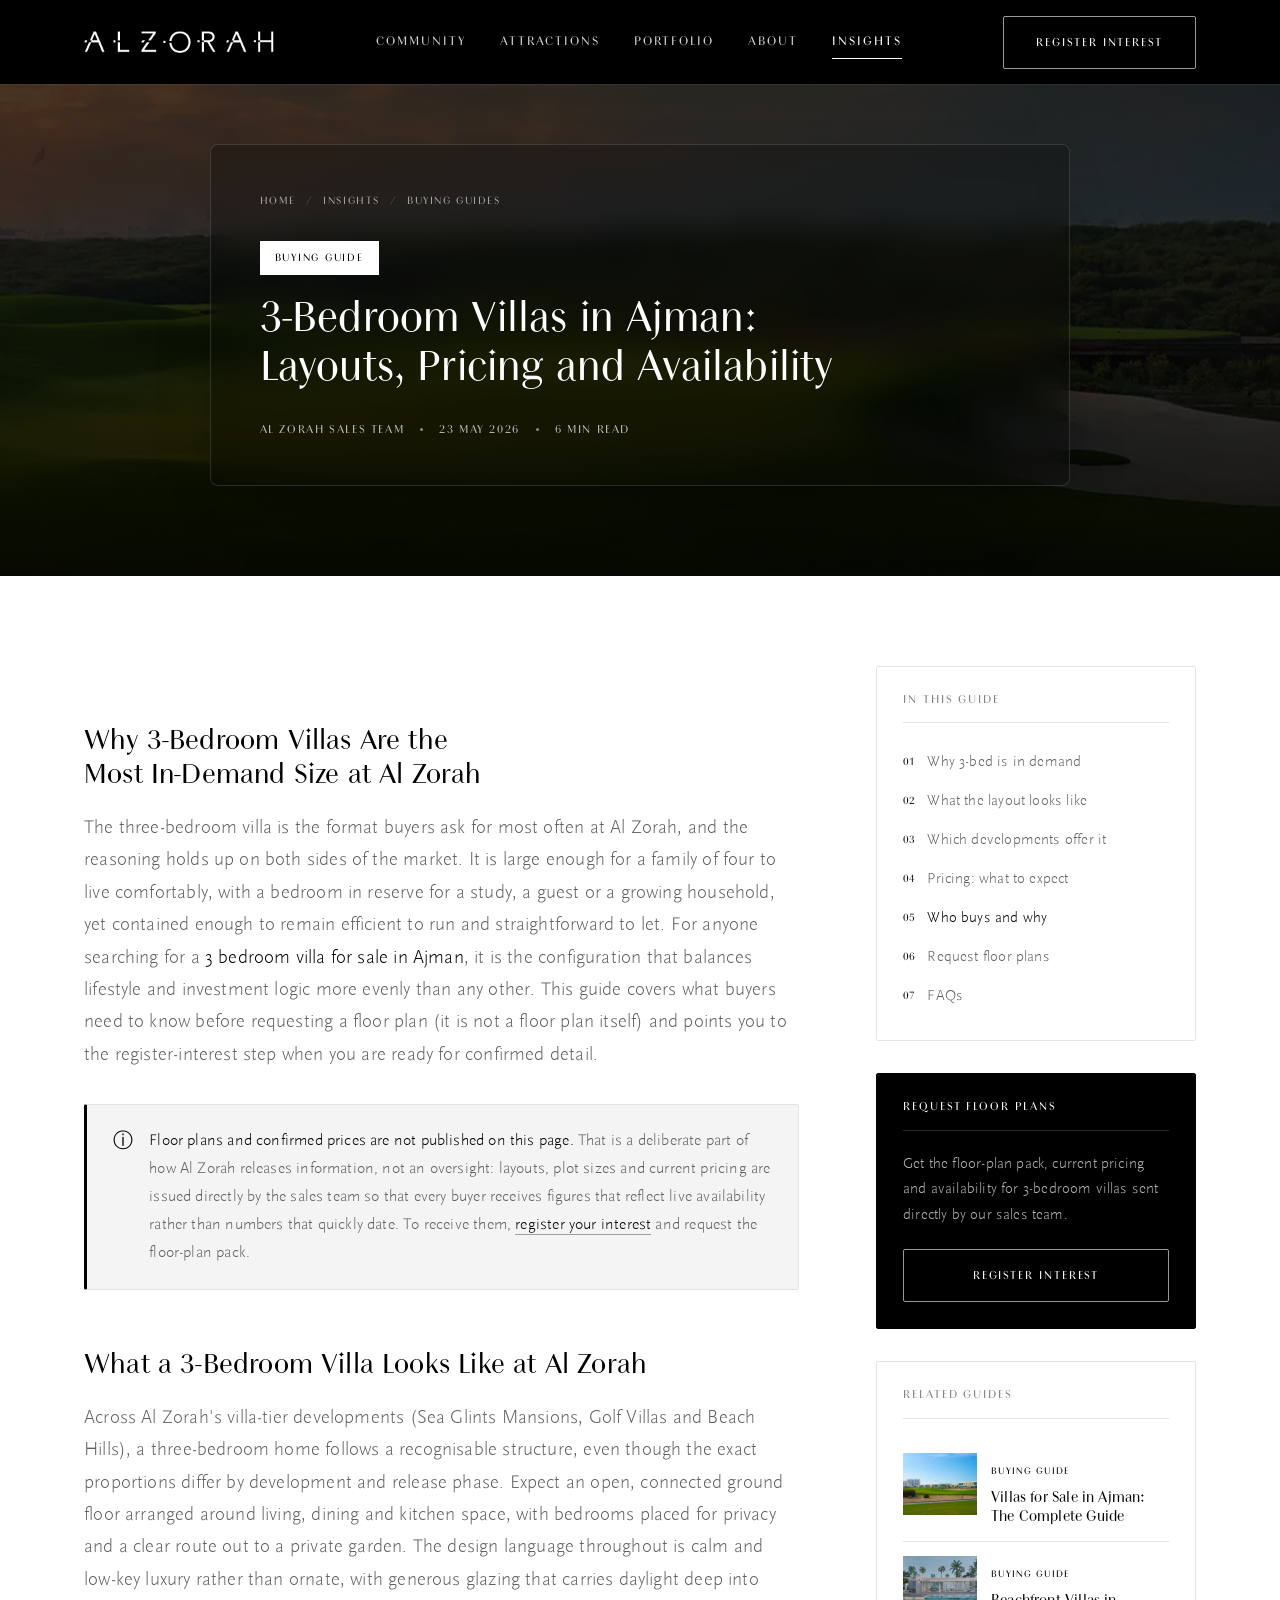
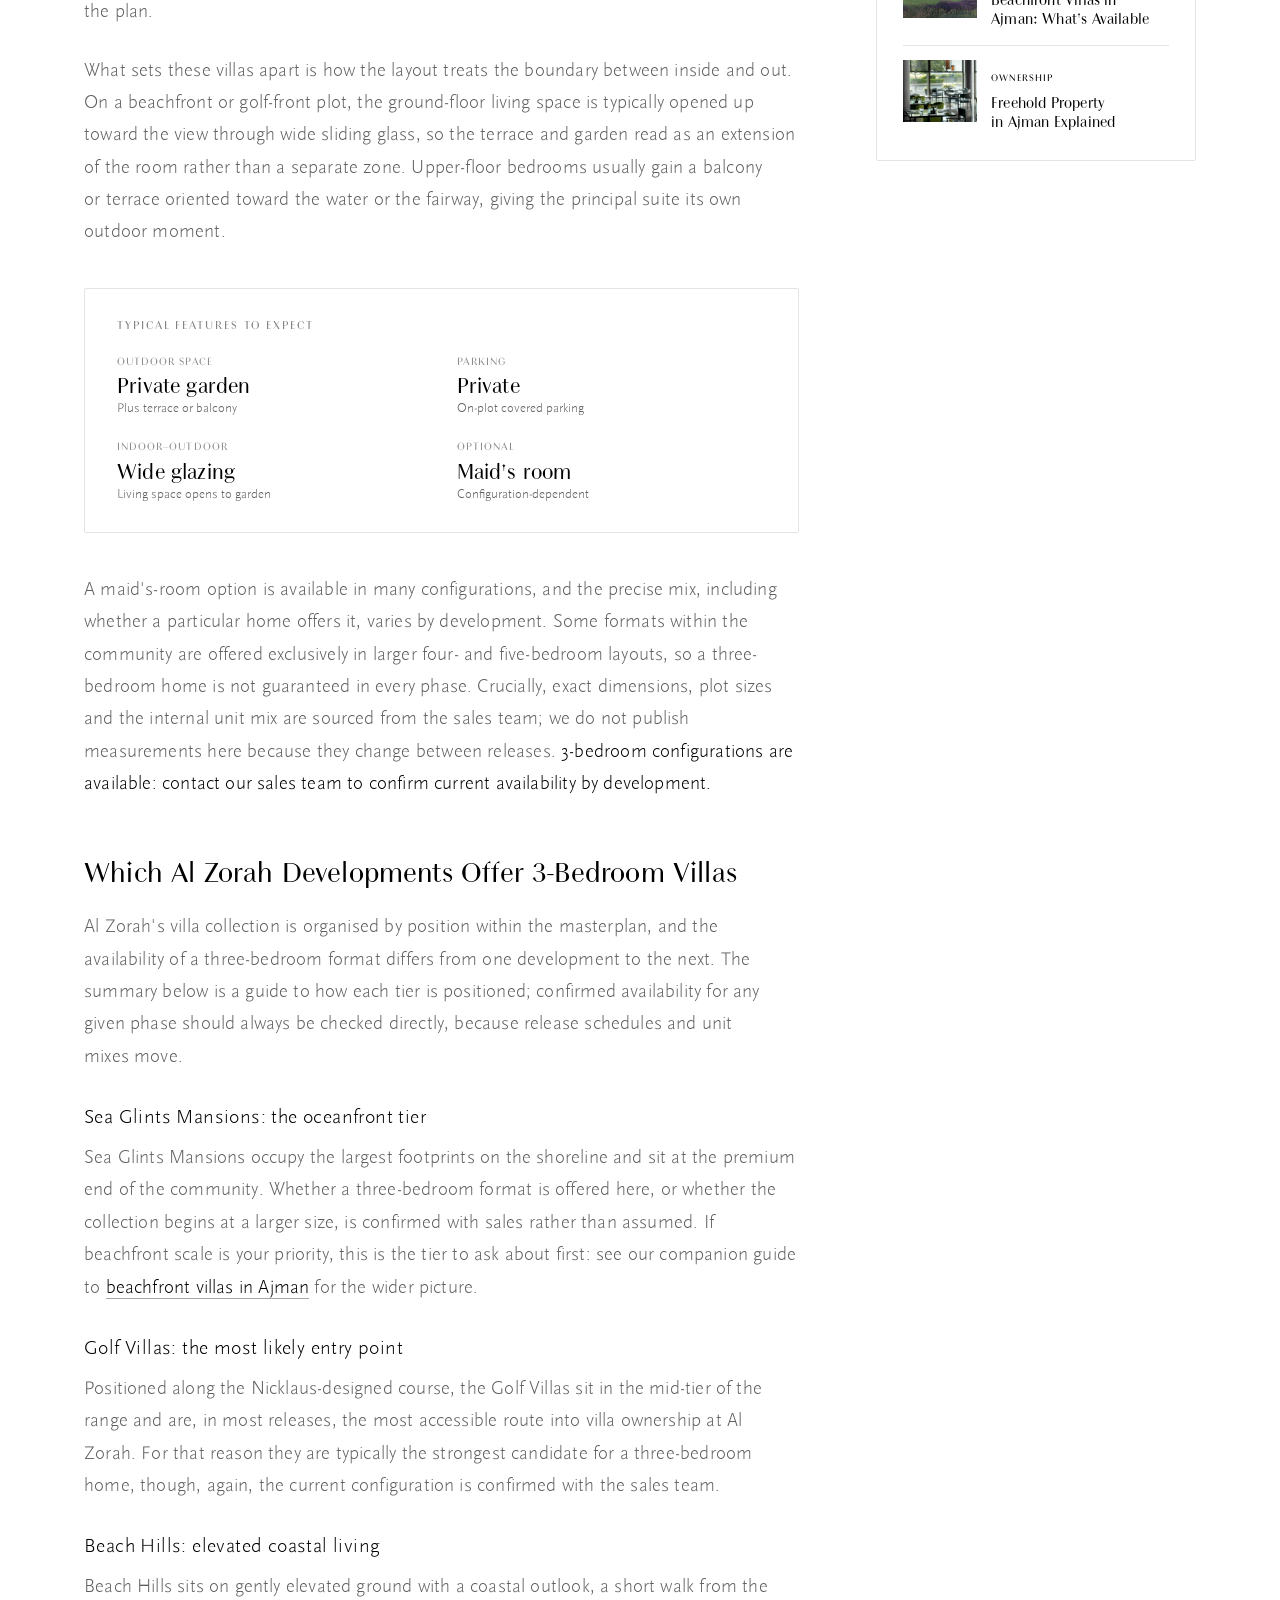
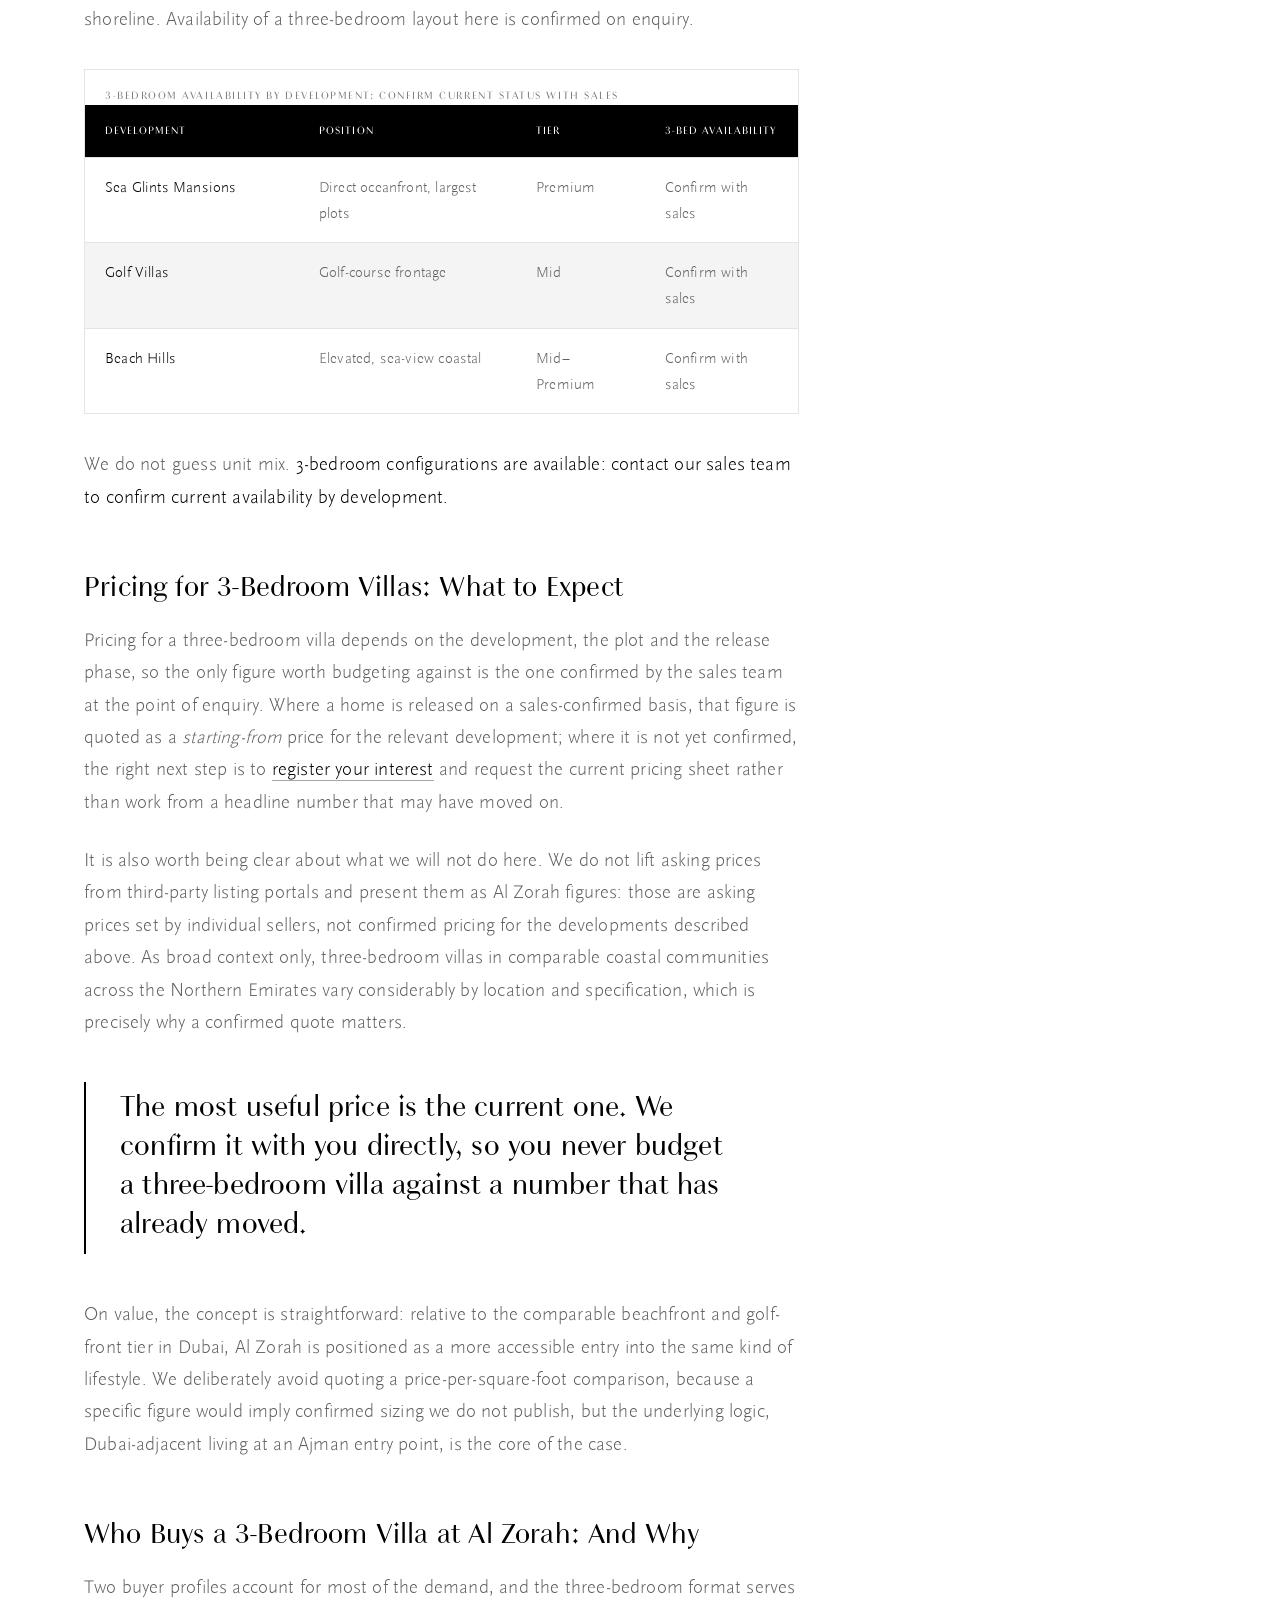
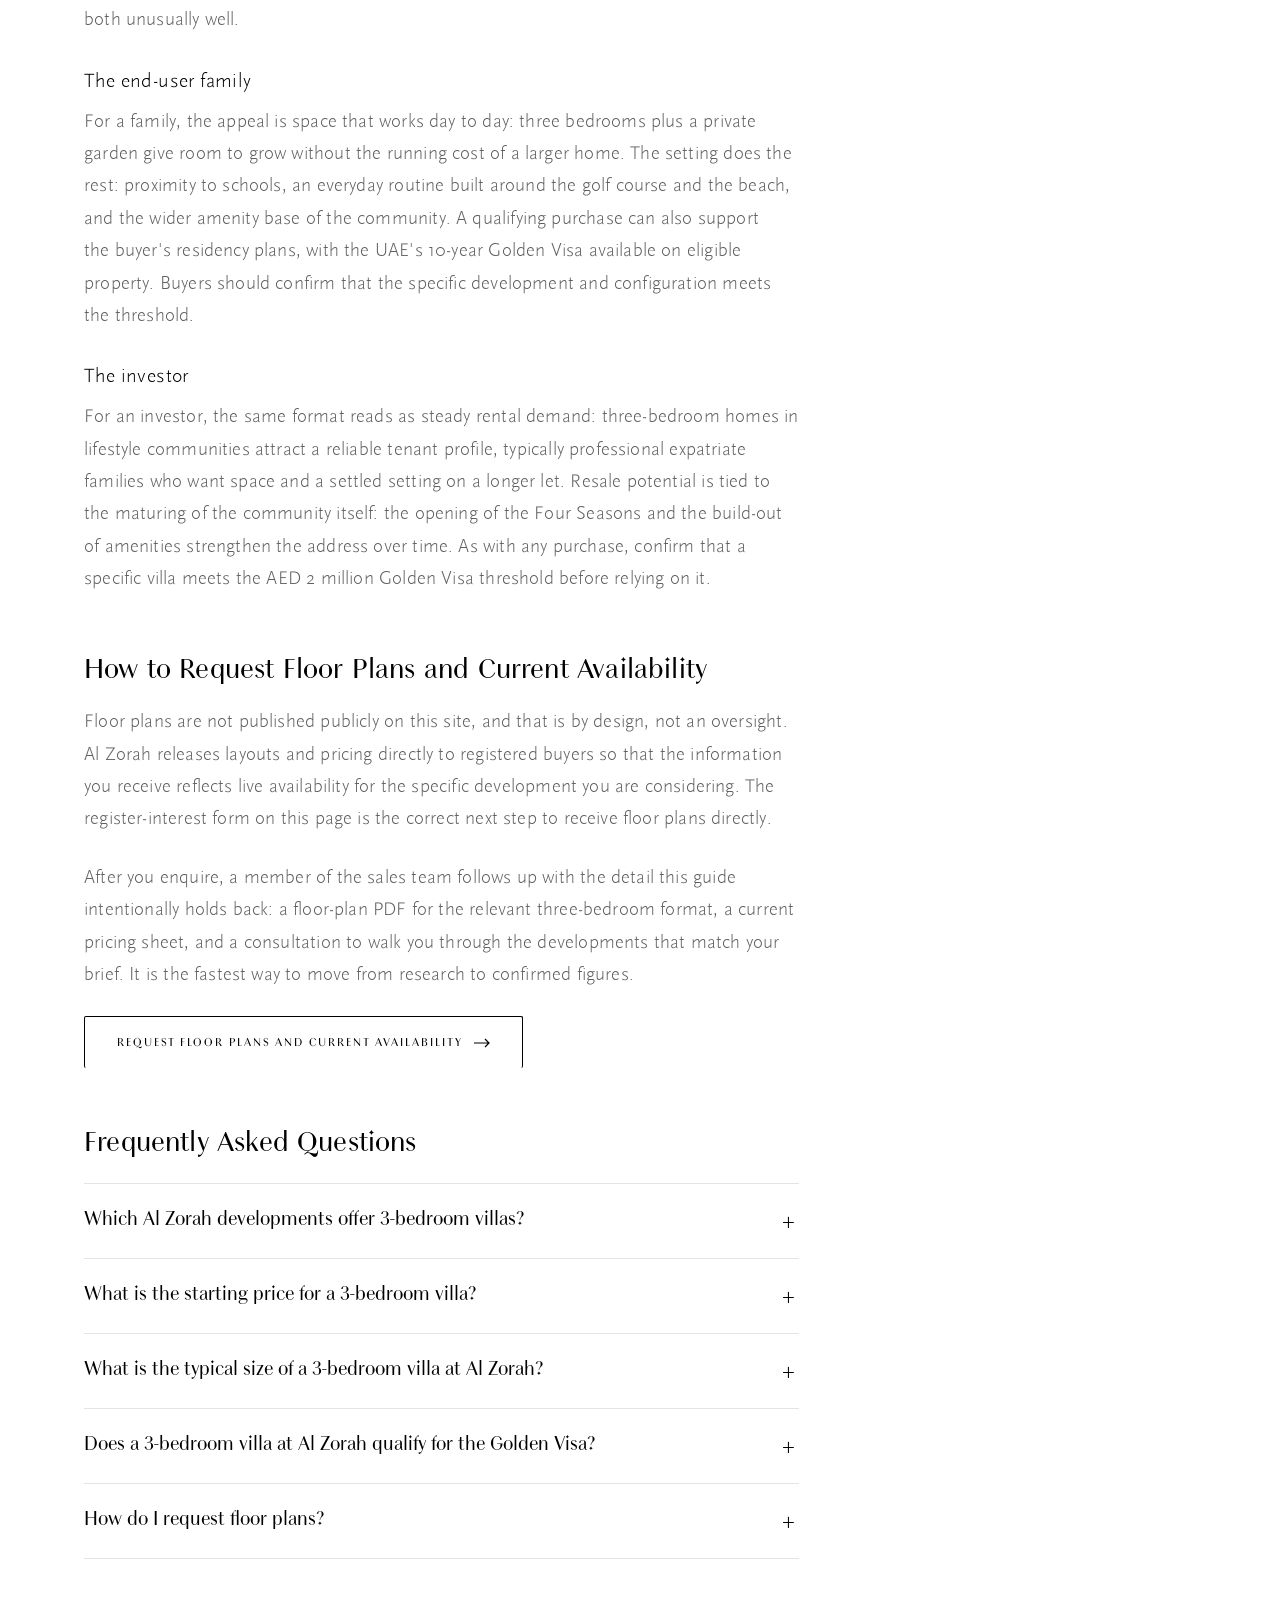
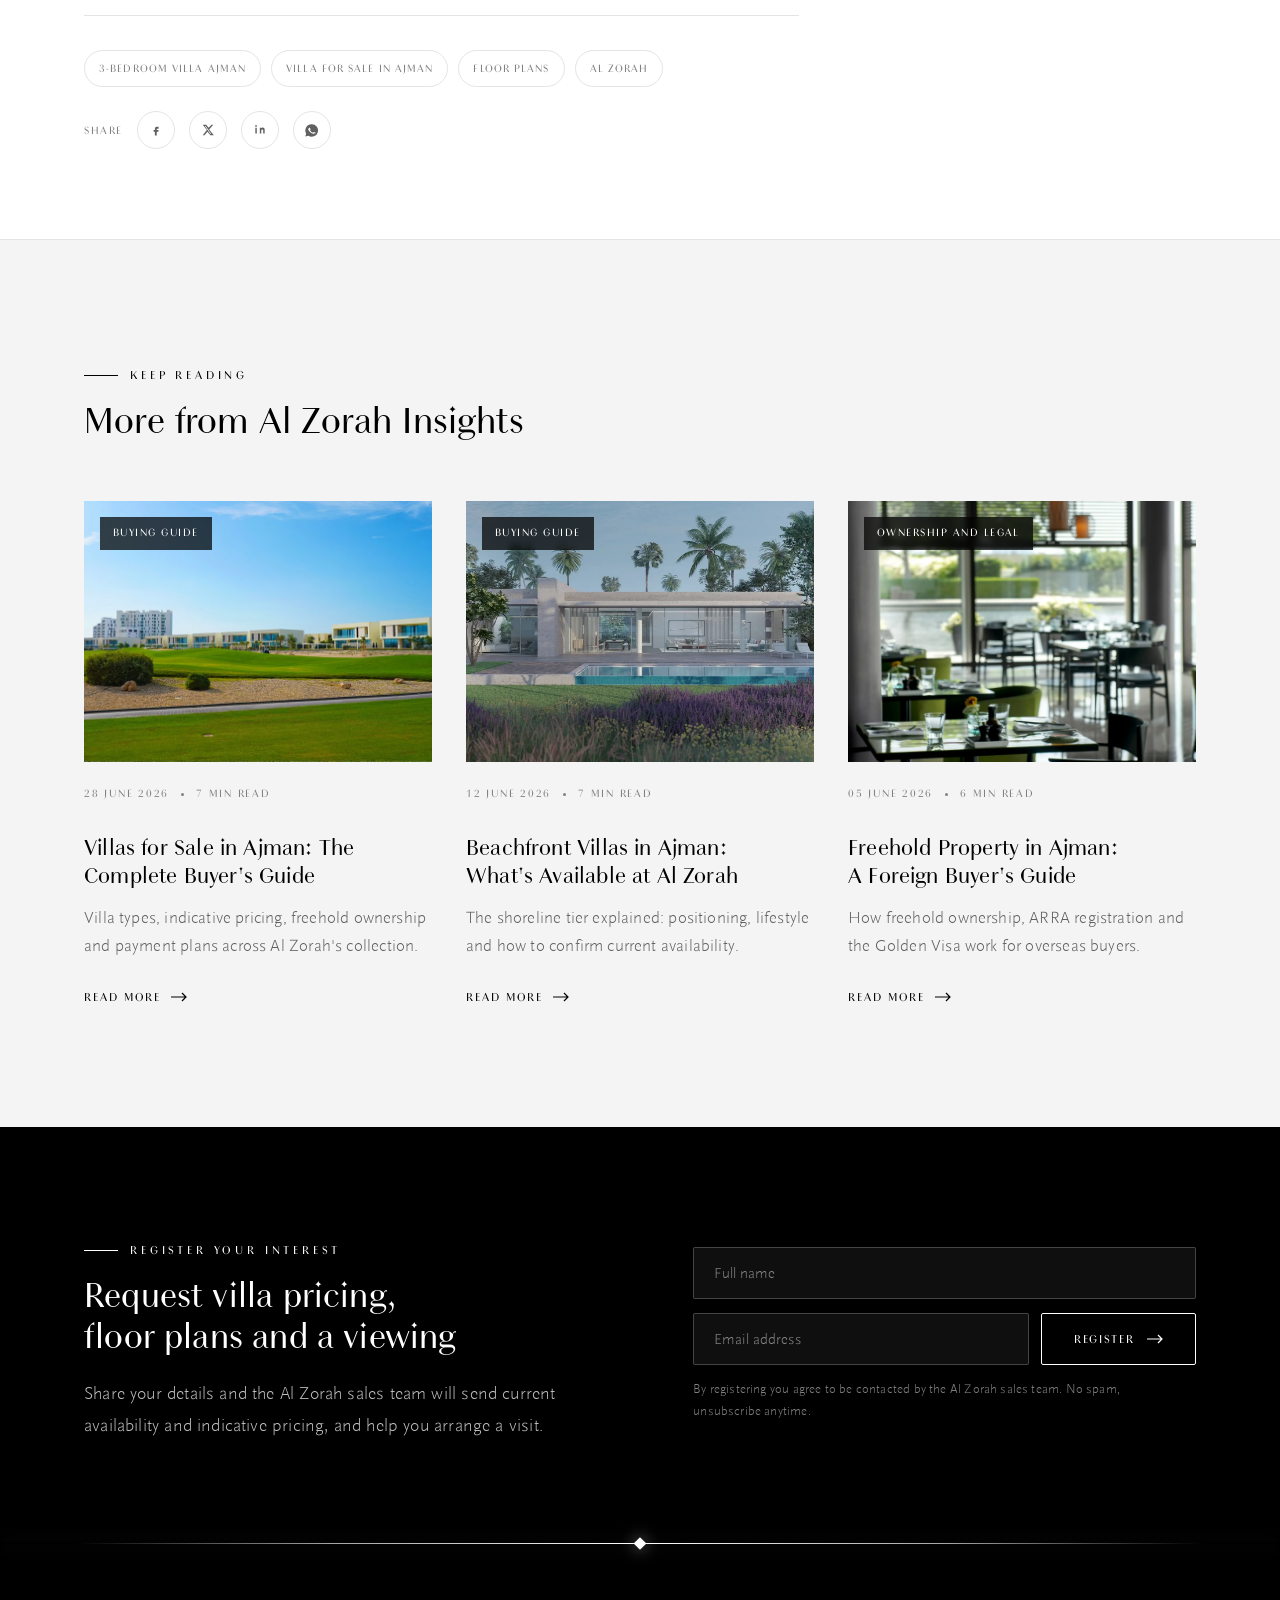
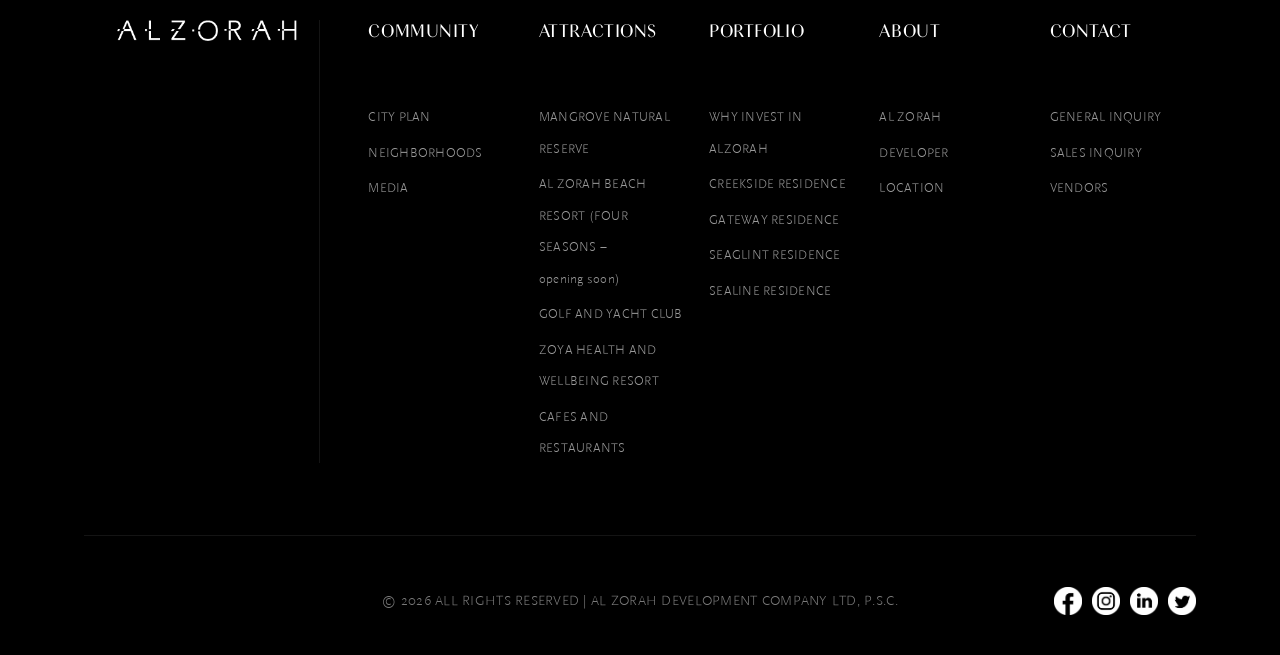
==== commit b24f4dbe: "Fix header logo vertical alignment, remove em dashes site-wide Logo anchor was inline and inherited " ====
--- a/blog-3-bedroom-villas.html
+++ b/blog-3-bedroom-villas.html
@@ -3,7 +3,7 @@
 <head>
 <meta charset="UTF-8">
 <meta name="viewport" content="width=device-width, initial-scale=1.0">
-<title>3-Bedroom Villas in Ajman — Layouts, Pricing and Availability | Al Zorah</title>
+<title>3-Bedroom Villas in Ajman: Layouts, Pricing and Availability | Al Zorah</title>
 <meta name="description" content="A practical guide to 3-bedroom villas in Ajman at Al Zorah: what the layout typically includes, which developments offer them, what to expect on pricing, and how to request floor plans.">
 <link rel="preconnect" href="https://alzorahcity.com">
 <link rel="icon" href="assets/img/favicon.png">
@@ -42,7 +42,7 @@
       <a href="index.html">Buying Guides</a>
     </nav>
     <span class="tag-pill">Buying Guide</span>
-    <h1>3-Bedroom Villas in Ajman — Layouts, Pricing and Availability</h1>
+    <h1>3-Bedroom Villas in Ajman: Layouts, Pricing and Availability</h1>
     <div class="article-meta">
       <div class="author-chip">
         <span>Al Zorah Sales Team</span>
@@ -65,7 +65,7 @@
       <!-- Intro -->
       <section id="threebed-intro">
         <h2>Why 3-Bedroom Villas Are the Most In-Demand Size at Al Zorah</h2>
-        <p>The three-bedroom villa is the format buyers ask for most often at Al Zorah — and the reasoning holds up on both sides of the market. It is large enough for a family of four to live comfortably, with a bedroom in reserve for a study, a guest or a growing household, yet contained enough to remain efficient to run and straightforward to let. For anyone searching for a <strong>3 bedroom villa for sale in Ajman</strong>, it is the configuration that balances lifestyle and investment logic more evenly than any other. This guide covers what buyers need to know before requesting a floor plan — it is not a floor plan itself — and points you to the register-interest step when you are ready for confirmed detail.</p>
+        <p>The three-bedroom villa is the format buyers ask for most often at Al Zorah, and the reasoning holds up on both sides of the market. It is large enough for a family of four to live comfortably, with a bedroom in reserve for a study, a guest or a growing household, yet contained enough to remain efficient to run and straightforward to let. For anyone searching for a <strong>3 bedroom villa for sale in Ajman</strong>, it is the configuration that balances lifestyle and investment logic more evenly than any other. This guide covers what buyers need to know before requesting a floor plan (it is not a floor plan itself) and points you to the register-interest step when you are ready for confirmed detail.</p>
 
         <div class="note">
           <span class="note__icon">&#9432;</span>
@@ -76,7 +76,7 @@
       <!-- What it looks like -->
       <section>
         <h2 id="what-it-looks-like">What a 3-Bedroom Villa Looks Like at Al Zorah</h2>
-        <p>Across Al Zorah's villa-tier developments — Sea Glints Mansions, Golf Villas and Beach Hills — a three-bedroom home follows a recognisable structure, even though the exact proportions differ by development and release phase. Expect an open, connected ground floor arranged around living, dining and kitchen space, with bedrooms placed for privacy and a clear route out to a private garden. The design language throughout is calm and low-key luxury rather than ornate, with generous glazing that carries daylight deep into the plan.</p>
+        <p>Across Al Zorah's villa-tier developments (Sea Glints Mansions, Golf Villas and Beach Hills), a three-bedroom home follows a recognisable structure, even though the exact proportions differ by development and release phase. Expect an open, connected ground floor arranged around living, dining and kitchen space, with bedrooms placed for privacy and a clear route out to a private garden. The design language throughout is calm and low-key luxury rather than ornate, with generous glazing that carries daylight deep into the plan.</p>
 
         <p>What sets these villas apart is how the layout treats the boundary between inside and out. On a beachfront or golf-front plot, the ground-floor living space is typically opened up toward the view through wide sliding glass, so the terrace and garden read as an extension of the room rather than a separate zone. Upper-floor bedrooms usually gain a balcony or terrace oriented toward the water or the fairway, giving the principal suite its own outdoor moment.</p>
 
@@ -90,7 +90,7 @@
           </dl>
         </div>
 
-        <p>A maid's-room option is available in many configurations, and the precise mix — including whether a particular home offers it — varies by development. Some formats within the community are offered exclusively in larger four- and five-bedroom layouts, so a three-bedroom home is not guaranteed in every phase. Crucially, exact dimensions, plot sizes and the internal unit mix are sourced from the sales team; we do not publish measurements here because they change between releases. <strong>3-bedroom configurations are available — contact our sales team to confirm current availability by development.</strong></p>
+        <p>A maid's-room option is available in many configurations, and the precise mix, including whether a particular home offers it, varies by development. Some formats within the community are offered exclusively in larger four- and five-bedroom layouts, so a three-bedroom home is not guaranteed in every phase. Crucially, exact dimensions, plot sizes and the internal unit mix are sourced from the sales team; we do not publish measurements here because they change between releases. <strong>3-bedroom configurations are available: contact our sales team to confirm current availability by development.</strong></p>
       </section>
 
       <!-- Which developments -->
@@ -98,18 +98,18 @@
         <h2 id="which-developments">Which Al Zorah Developments Offer 3-Bedroom Villas</h2>
         <p>Al Zorah's villa collection is organised by position within the masterplan, and the availability of a three-bedroom format differs from one development to the next. The summary below is a guide to how each tier is positioned; confirmed availability for any given phase should always be checked directly, because release schedules and unit mixes move.</p>
 
-        <h3>Sea Glints Mansions — the oceanfront tier</h3>
-        <p>Sea Glints Mansions occupy the largest footprints on the shoreline and sit at the premium end of the community. Whether a three-bedroom format is offered here, or whether the collection begins at a larger size, is confirmed with sales rather than assumed. If beachfront scale is your priority, this is the tier to ask about first — see our companion guide to <a href="blog-beachfront-villas.html">beachfront villas in Ajman</a> for the wider picture.</p>
-
-        <h3>Golf Villas — the most likely entry point</h3>
-        <p>Positioned along the Nicklaus-designed course, the Golf Villas sit in the mid-tier of the range and are, in most releases, the most accessible route into villa ownership at Al Zorah. For that reason they are typically the strongest candidate for a three-bedroom home — though, again, the current configuration is confirmed with the sales team.</p>
-
-        <h3>Beach Hills — elevated coastal living</h3>
+        <h3>Sea Glints Mansions: the oceanfront tier</h3>
+        <p>Sea Glints Mansions occupy the largest footprints on the shoreline and sit at the premium end of the community. Whether a three-bedroom format is offered here, or whether the collection begins at a larger size, is confirmed with sales rather than assumed. If beachfront scale is your priority, this is the tier to ask about first: see our companion guide to <a href="blog-beachfront-villas.html">beachfront villas in Ajman</a> for the wider picture.</p>
+
+        <h3>Golf Villas: the most likely entry point</h3>
+        <p>Positioned along the Nicklaus-designed course, the Golf Villas sit in the mid-tier of the range and are, in most releases, the most accessible route into villa ownership at Al Zorah. For that reason they are typically the strongest candidate for a three-bedroom home, though, again, the current configuration is confirmed with the sales team.</p>
+
+        <h3>Beach Hills: elevated coastal living</h3>
         <p>Beach Hills sits on gently elevated ground with a coastal outlook, a short walk from the shoreline. Availability of a three-bedroom layout here is confirmed on enquiry.</p>
 
         <div class="table-wrap">
           <table class="compare-table">
-            <caption>3-bedroom availability by development — confirm current status with sales</caption>
+            <caption>3-bedroom availability by development: confirm current status with sales</caption>
             <thead>
               <tr><th>Development</th><th>Position</th><th>Tier</th><th>3-bed availability</th></tr>
             </thead>
@@ -120,37 +120,37 @@
             </tbody>
           </table>
         </div>
-        <p>We do not guess unit mix. <strong>3-bedroom configurations are available — contact our sales team to confirm current availability by development.</strong></p>
+        <p>We do not guess unit mix. <strong>3-bedroom configurations are available: contact our sales team to confirm current availability by development.</strong></p>
       </section>
 
       <!-- Pricing -->
       <section>
-        <h2 id="pricing">Pricing for 3-Bedroom Villas — What to Expect</h2>
+        <h2 id="pricing">Pricing for 3-Bedroom Villas: What to Expect</h2>
         <p>Pricing for a three-bedroom villa depends on the development, the plot and the release phase, so the only figure worth budgeting against is the one confirmed by the sales team at the point of enquiry. Where a home is released on a sales-confirmed basis, that figure is quoted as a <em>starting-from</em> price for the relevant development; where it is not yet confirmed, the right next step is to <a href="#register">register your interest</a> and request the current pricing sheet rather than work from a headline number that may have moved on.</p>
 
-        <p>It is also worth being clear about what we will not do here. We do not lift asking prices from third-party listing portals and present them as Al Zorah figures — those are asking prices set by individual sellers, not confirmed pricing for the developments described above. As broad context only, three-bedroom villas in comparable coastal communities across the Northern Emirates vary considerably by location and specification, which is precisely why a confirmed quote matters.</p>
-
-        <blockquote class="pullquote">The most useful price is the current one. We confirm it with you directly — so you never budget a three-bedroom villa against a number that has already moved.</blockquote>
-
-        <p>On value, the concept is straightforward: relative to the comparable beachfront and golf-front tier in Dubai, Al Zorah is positioned as a more accessible entry into the same kind of lifestyle. We deliberately avoid quoting a price-per-square-foot comparison, because a specific figure would imply confirmed sizing we do not publish — but the underlying logic, Dubai-adjacent living at an Ajman entry point, is the core of the case.</p>
+        <p>It is also worth being clear about what we will not do here. We do not lift asking prices from third-party listing portals and present them as Al Zorah figures: those are asking prices set by individual sellers, not confirmed pricing for the developments described above. As broad context only, three-bedroom villas in comparable coastal communities across the Northern Emirates vary considerably by location and specification, which is precisely why a confirmed quote matters.</p>
+
+        <blockquote class="pullquote">The most useful price is the current one. We confirm it with you directly, so you never budget a three-bedroom villa against a number that has already moved.</blockquote>
+
+        <p>On value, the concept is straightforward: relative to the comparable beachfront and golf-front tier in Dubai, Al Zorah is positioned as a more accessible entry into the same kind of lifestyle. We deliberately avoid quoting a price-per-square-foot comparison, because a specific figure would imply confirmed sizing we do not publish, but the underlying logic, Dubai-adjacent living at an Ajman entry point, is the core of the case.</p>
       </section>
 
       <!-- Who buys -->
       <section>
-        <h2 id="who-buys">Who Buys a 3-Bedroom Villa at Al Zorah — And Why</h2>
+        <h2 id="who-buys">Who Buys a 3-Bedroom Villa at Al Zorah: And Why</h2>
         <p>Two buyer profiles account for most of the demand, and the three-bedroom format serves both unusually well.</p>
 
         <h3>The end-user family</h3>
-        <p>For a family, the appeal is space that works day to day: three bedrooms plus a private garden give room to grow without the running cost of a larger home. The setting does the rest — proximity to schools, an everyday routine built around the golf course and the beach, and the wider amenity base of the community. A qualifying purchase can also support the buyer's residency plans, with the UAE's 10-year Golden Visa available on eligible property. Buyers should confirm that the specific development and configuration meets the threshold.</p>
+        <p>For a family, the appeal is space that works day to day: three bedrooms plus a private garden give room to grow without the running cost of a larger home. The setting does the rest: proximity to schools, an everyday routine built around the golf course and the beach, and the wider amenity base of the community. A qualifying purchase can also support the buyer's residency plans, with the UAE's 10-year Golden Visa available on eligible property. Buyers should confirm that the specific development and configuration meets the threshold.</p>
 
         <h3>The investor</h3>
-        <p>For an investor, the same format reads as steady rental demand: three-bedroom homes in lifestyle communities attract a reliable tenant profile, typically professional expatriate families who want space and a settled setting on a longer let. Resale potential is tied to the maturing of the community itself — the opening of the Four Seasons and the build-out of amenities strengthen the address over time. As with any purchase, confirm that a specific villa meets the AED 2 million Golden Visa threshold before relying on it.</p>
+        <p>For an investor, the same format reads as steady rental demand: three-bedroom homes in lifestyle communities attract a reliable tenant profile, typically professional expatriate families who want space and a settled setting on a longer let. Resale potential is tied to the maturing of the community itself: the opening of the Four Seasons and the build-out of amenities strengthen the address over time. As with any purchase, confirm that a specific villa meets the AED 2 million Golden Visa threshold before relying on it.</p>
       </section>
 
       <!-- Request floor plans -->
       <section>
         <h2 id="request-floor-plans">How to Request Floor Plans and Current Availability</h2>
-        <p>Floor plans are not published publicly on this site — and that is by design, not an oversight. Al Zorah releases layouts and pricing directly to registered buyers so that the information you receive reflects live availability for the specific development you are considering. The register-interest form on this page is the correct next step to receive floor plans directly.</p>
+        <p>Floor plans are not published publicly on this site, and that is by design, not an oversight. Al Zorah releases layouts and pricing directly to registered buyers so that the information you receive reflects live availability for the specific development you are considering. The register-interest form on this page is the correct next step to receive floor plans directly.</p>
         <p>After you enquire, a member of the sales team follows up with the detail this guide intentionally holds back: a floor-plan PDF for the relevant three-bedroom format, a current pricing sheet, and a consultation to walk you through the developments that match your brief. It is the fastest way to move from research to confirmed figures.</p>
         <p><a class="btn btn--accent" href="#register">Request floor plans and current availability
           <svg class="arrow" width="16" height="10" viewBox="0 0 16 10" fill="none"><path d="M11 1l4 4-4 4M15 5H0" stroke="currentColor" stroke-width="1.2"/></svg>
@@ -163,7 +163,7 @@
         <div class="faq">
           <div class="faq-item">
             <button aria-expanded="false">Which Al Zorah developments offer 3-bedroom villas?</button>
-            <div class="faq-answer"><p>Three-bedroom configurations are found across the villa-tier developments — Sea Glints Mansions, Golf Villas and Beach Hills — with the Golf Villas typically the most likely entry point. Availability changes by release phase, so contact our sales team to confirm current availability by development.</p></div>
+            <div class="faq-answer"><p>Three-bedroom configurations are found across the villa-tier developments (Sea Glints Mansions, Golf Villas and Beach Hills), with the Golf Villas typically the most likely entry point. Availability changes by release phase, so contact our sales team to confirm current availability by development.</p></div>
           </div>
           <div class="faq-item">
             <button aria-expanded="false">What is the starting price for a 3-bedroom villa?</button>
@@ -211,7 +211,7 @@
           <li><a href="#threebed-intro">Why 3-bed is in demand</a></li>
           <li><a href="#what-it-looks-like">What the layout looks like</a></li>
           <li><a href="#which-developments">Which developments offer it</a></li>
-          <li><a href="#pricing">Pricing — what to expect</a></li>
+          <li><a href="#pricing">Pricing: what to expect</a></li>
           <li><a href="#who-buys">Who buys and why</a></li>
           <li><a href="#request-floor-plans">Request floor plans</a></li>
           <li><a href="#faq">FAQs</a></li>
@@ -230,14 +230,14 @@
           <img src="assets/img/villas.jpg" alt="">
           <div>
             <span class="mp-tag">Buying Guide</span>
-            <h5><a href="blog-villas.html">Villas for Sale in Ajman — The Complete Guide</a></h5>
+            <h5><a href="blog-villas.html">Villas for Sale in Ajman: The Complete Guide</a></h5>
           </div>
         </div>
         <div class="mini-post">
           <img src="assets/img/beachfront.webp" alt="">
           <div>
             <span class="mp-tag">Buying Guide</span>
-            <h5><a href="blog-beachfront-villas.html">Beachfront Villas in Ajman — What's Available</a></h5>
+            <h5><a href="blog-beachfront-villas.html">Beachfront Villas in Ajman: What's Available</a></h5>
           </div>
         </div>
         <div class="mini-post">
@@ -265,7 +265,7 @@
         <a class="card__media" href="blog-villas.html"><span class="card__tag">Buying Guide</span>
           <img src="assets/img/villas.jpg" alt="Villas at Al Zorah"></a>
         <div class="post-meta"><span>28 June 2026</span><span class="dot"></span><span>7 min read</span></div>
-        <h3><a href="blog-villas.html">Villas for Sale in Ajman — The Complete Buyer's Guide</a></h3>
+        <h3><a href="blog-villas.html">Villas for Sale in Ajman: The Complete Buyer's Guide</a></h3>
         <p>Villa types, indicative pricing, freehold ownership and payment plans across Al Zorah's collection.</p>
         <div class="card__foot"><a class="textlink" href="blog-villas.html">Read more
           <svg class="arrow" width="16" height="10" viewBox="0 0 16 10" fill="none"><path d="M11 1l4 4-4 4M15 5H0" stroke="currentColor" stroke-width="1.2"/></svg></a></div>
@@ -274,8 +274,8 @@
         <a class="card__media" href="blog-beachfront-villas.html"><span class="card__tag">Buying Guide</span>
           <img src="assets/img/beachfront.webp" alt="Beachfront villas at Al Zorah"></a>
         <div class="post-meta"><span>12 June 2026</span><span class="dot"></span><span>7 min read</span></div>
-        <h3><a href="blog-beachfront-villas.html">Beachfront Villas in Ajman — What's Available at Al Zorah</a></h3>
-        <p>The shoreline tier explained — positioning, lifestyle and how to confirm current availability.</p>
+        <h3><a href="blog-beachfront-villas.html">Beachfront Villas in Ajman: What's Available at Al Zorah</a></h3>
+        <p>The shoreline tier explained: positioning, lifestyle and how to confirm current availability.</p>
         <div class="card__foot"><a class="textlink" href="blog-beachfront-villas.html">Read more
           <svg class="arrow" width="16" height="10" viewBox="0 0 16 10" fill="none"><path d="M11 1l4 4-4 4M15 5H0" stroke="currentColor" stroke-width="1.2"/></svg></a></div>
       </article>
@@ -283,7 +283,7 @@
         <a class="card__media" href="blog-freehold.html"><span class="card__tag">Ownership and Legal</span>
           <img src="assets/img/freehold.webp" alt="Freehold property in Ajman"></a>
         <div class="post-meta"><span>05 June 2026</span><span class="dot"></span><span>6 min read</span></div>
-        <h3><a href="blog-freehold.html">Freehold Property in Ajman — A Foreign Buyer's Guide</a></h3>
+        <h3><a href="blog-freehold.html">Freehold Property in Ajman: A Foreign Buyer's Guide</a></h3>
         <p>How freehold ownership, ARRA registration and the Golden Visa work for overseas buyers.</p>
         <div class="card__foot"><a class="textlink" href="blog-freehold.html">Read more
           <svg class="arrow" width="16" height="10" viewBox="0 0 16 10" fill="none"><path d="M11 1l4 4-4 4M15 5H0" stroke="currentColor" stroke-width="1.2"/></svg></a></div>
@@ -311,7 +311,7 @@
           <svg class="arrow" width="16" height="10" viewBox="0 0 16 10" fill="none"><path d="M11 1l4 4-4 4M15 5H0" stroke="currentColor" stroke-width="1.2"/></svg>
         </button>
       </div>
-      <small>By registering you agree to be contacted by the Al Zorah sales team. No spam — unsubscribe anytime.</small>
+      <small>By registering you agree to be contacted by the Al Zorah sales team. No spam, unsubscribe anytime.</small>
     </form>
   </div>
 </section>
--- a/assets/css/blog.css
+++ b/assets/css/blog.css
@@ -183,7 +183,8 @@
     justify-content: space-between;
     gap: 24px;
 }
-.brand img { width: 190px; height: auto; }
+.brand { display: flex; align-items: center; }
+.brand img { display: block; width: 190px; height: auto; }
 .main-nav { display: flex; align-items: center; gap: 34px; }
 .main-nav a {
     font-family: var(--font-label);
@@ -473,12 +474,29 @@
     color: rgba(255,255,255,0.62);
     position: relative;
 }
-/* Design variation on the flat black: a centred gradient hairline caps
-   the footer, giving a subtle sense of light and depth. */
+/* Separator between the black register band and the black footer:
+   a luminous white seam capped by a centred rotated-diamond node — the
+   same motif used for list bullets. Keeps the two dark sections from
+   reading as one flat block. */
 .site-footer::before {
     content: "";
     position: absolute; top: 0; left: 0; right: 0; height: 1px;
-    background: linear-gradient(90deg, transparent, rgba(255,255,255,0.22) 50%, transparent);
+    background: linear-gradient(90deg,
+        transparent 6%,
+        rgba(255,255,255,0.65) 26%,
+        #ffffff 50%,
+        rgba(255,255,255,0.65) 74%,
+        transparent 94%);
+    box-shadow: 0 0 20px rgba(255,255,255,0.25);
+}
+.site-footer::after {
+    content: "";
+    position: absolute; top: -4px; left: 50%;
+    transform: translateX(-50%) rotate(45deg);
+    width: 9px; height: 9px;
+    background: #ffffff;
+    box-shadow: 0 0 16px rgba(255,255,255,0.6);
+    z-index: 1;
 }
 .footer-grid {
     display: grid;
